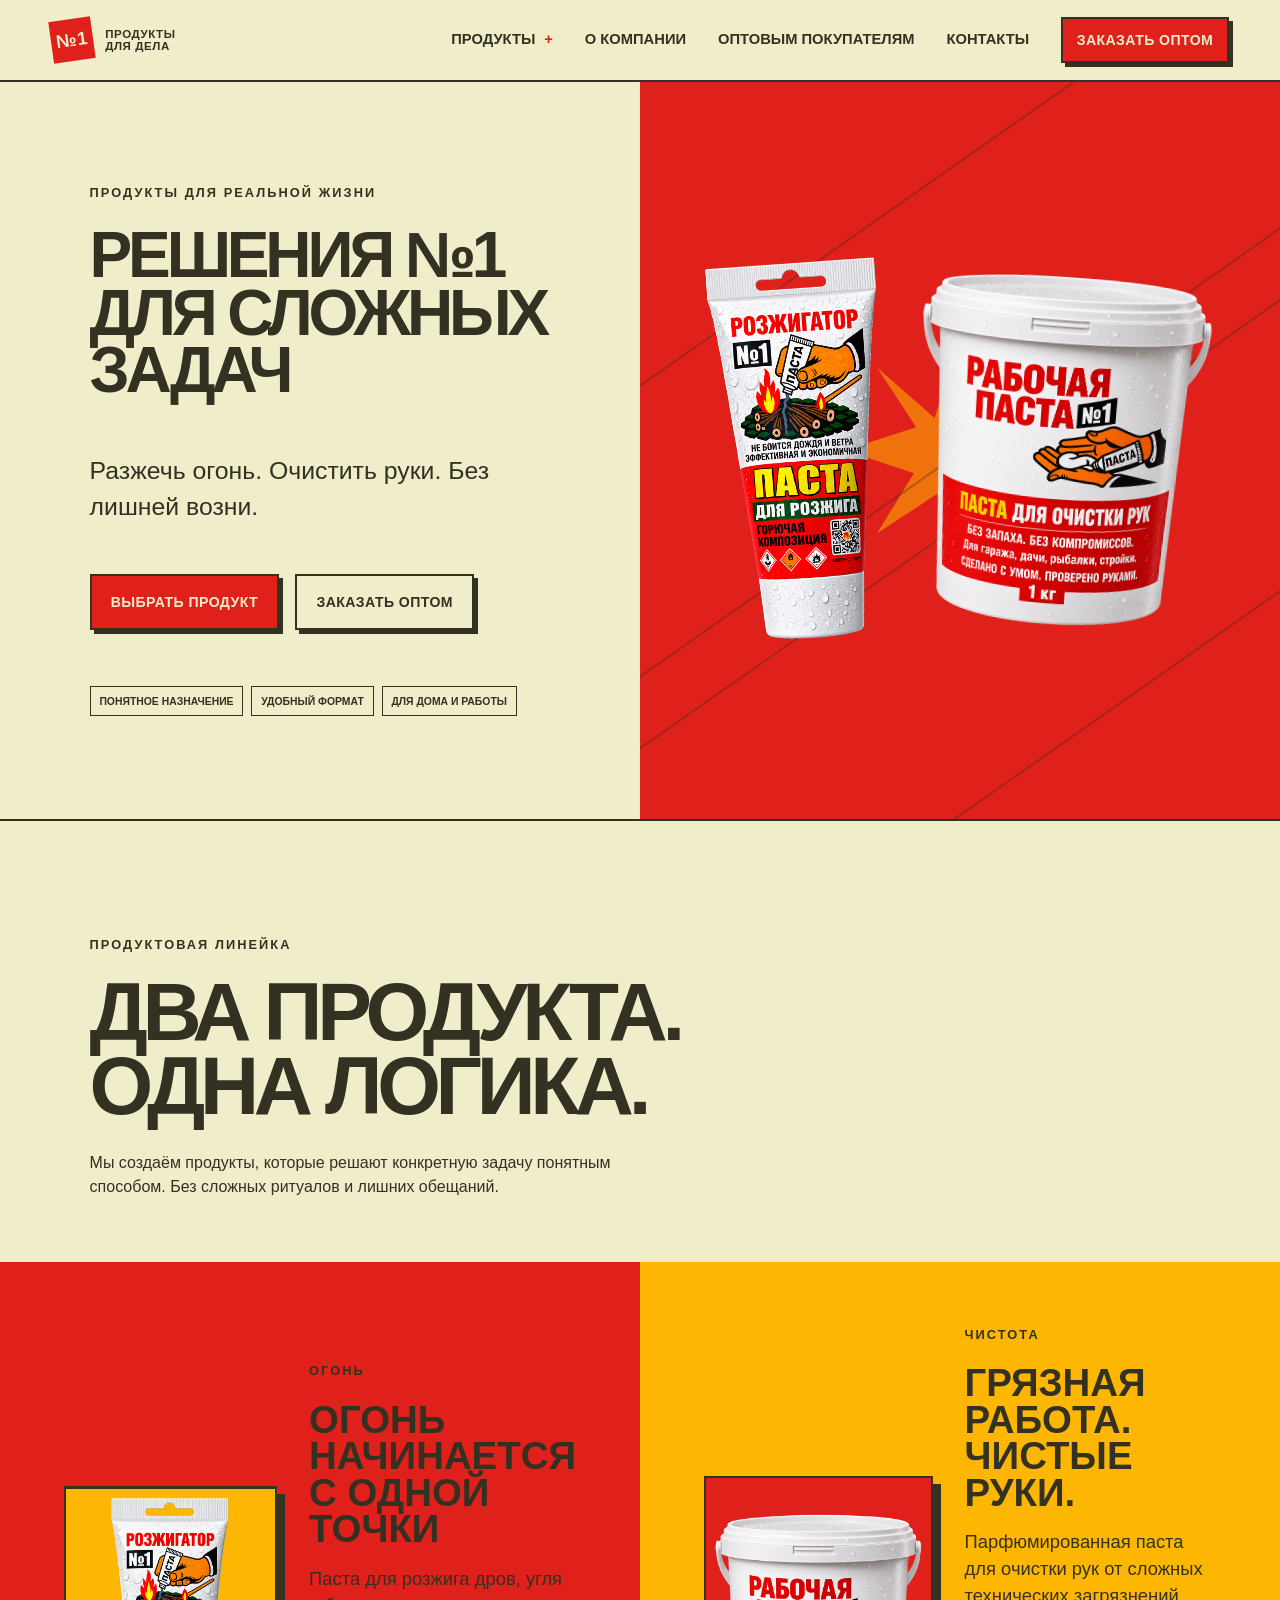
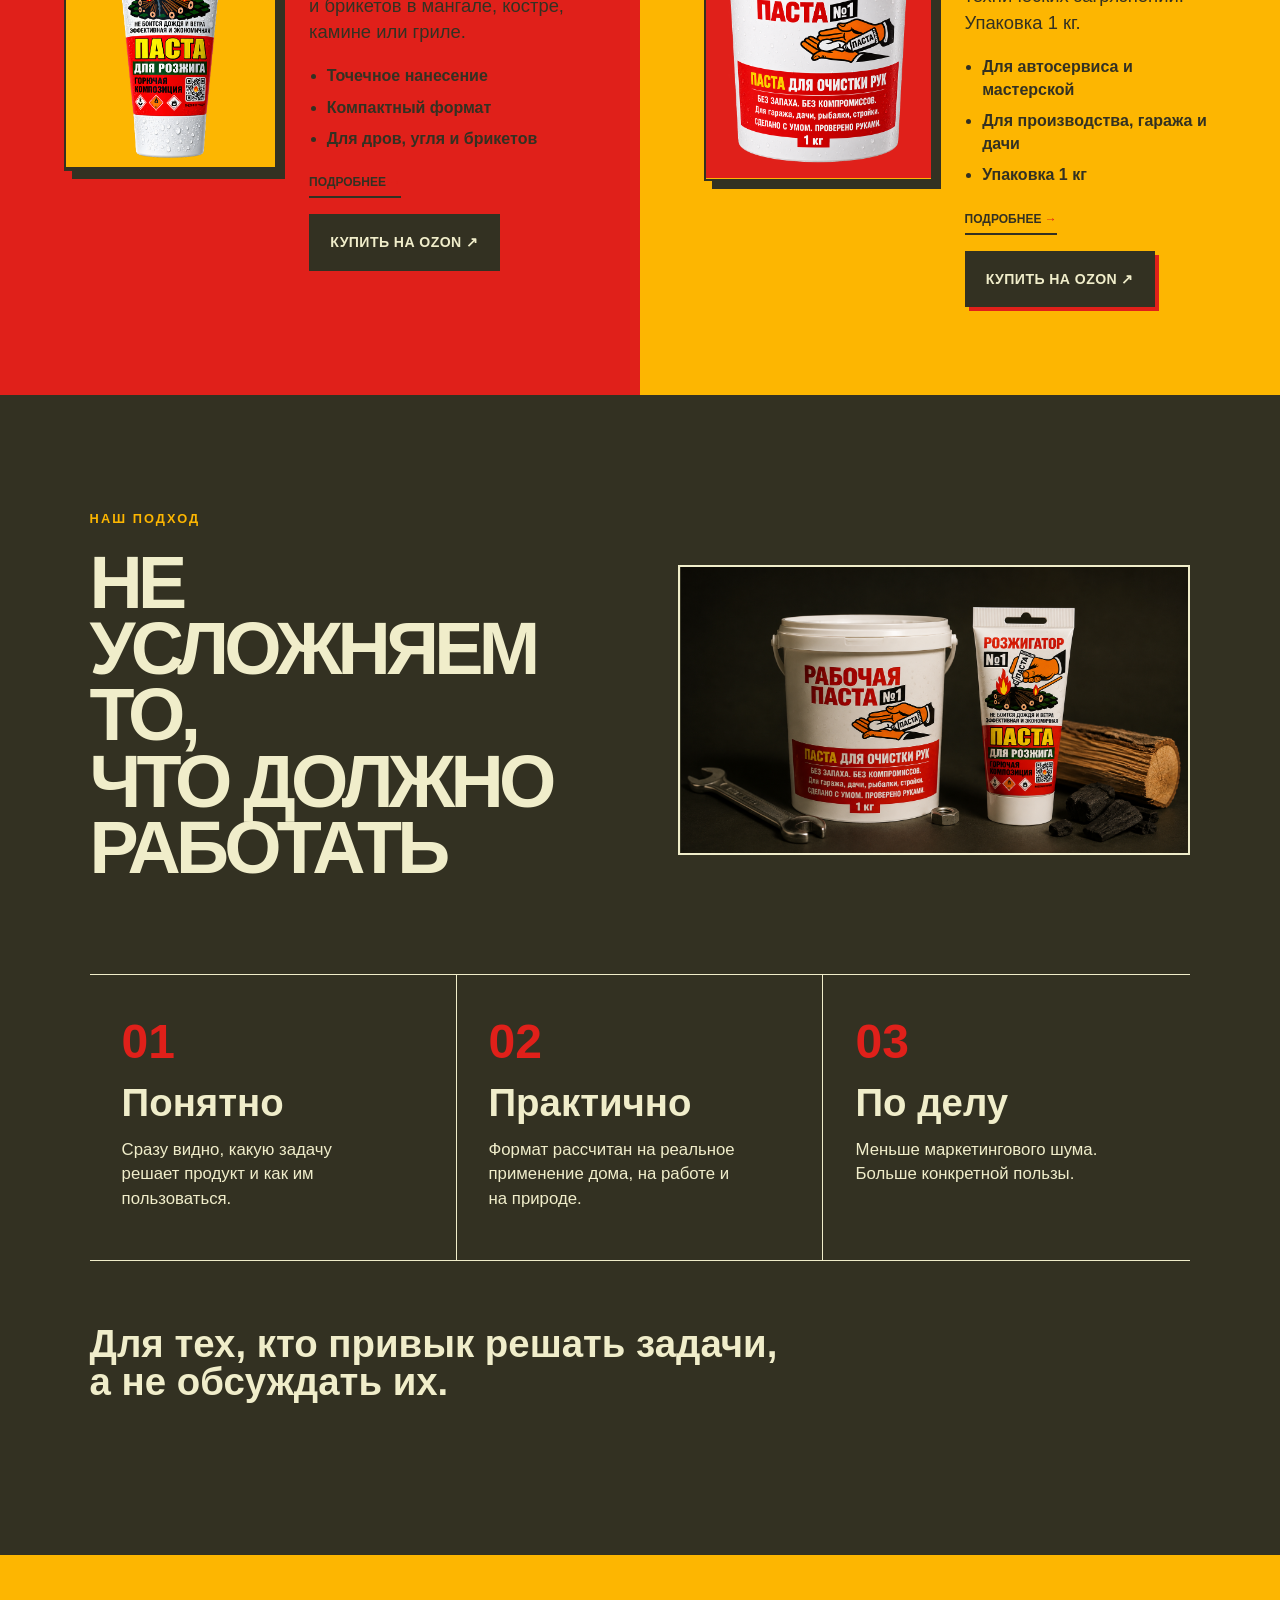
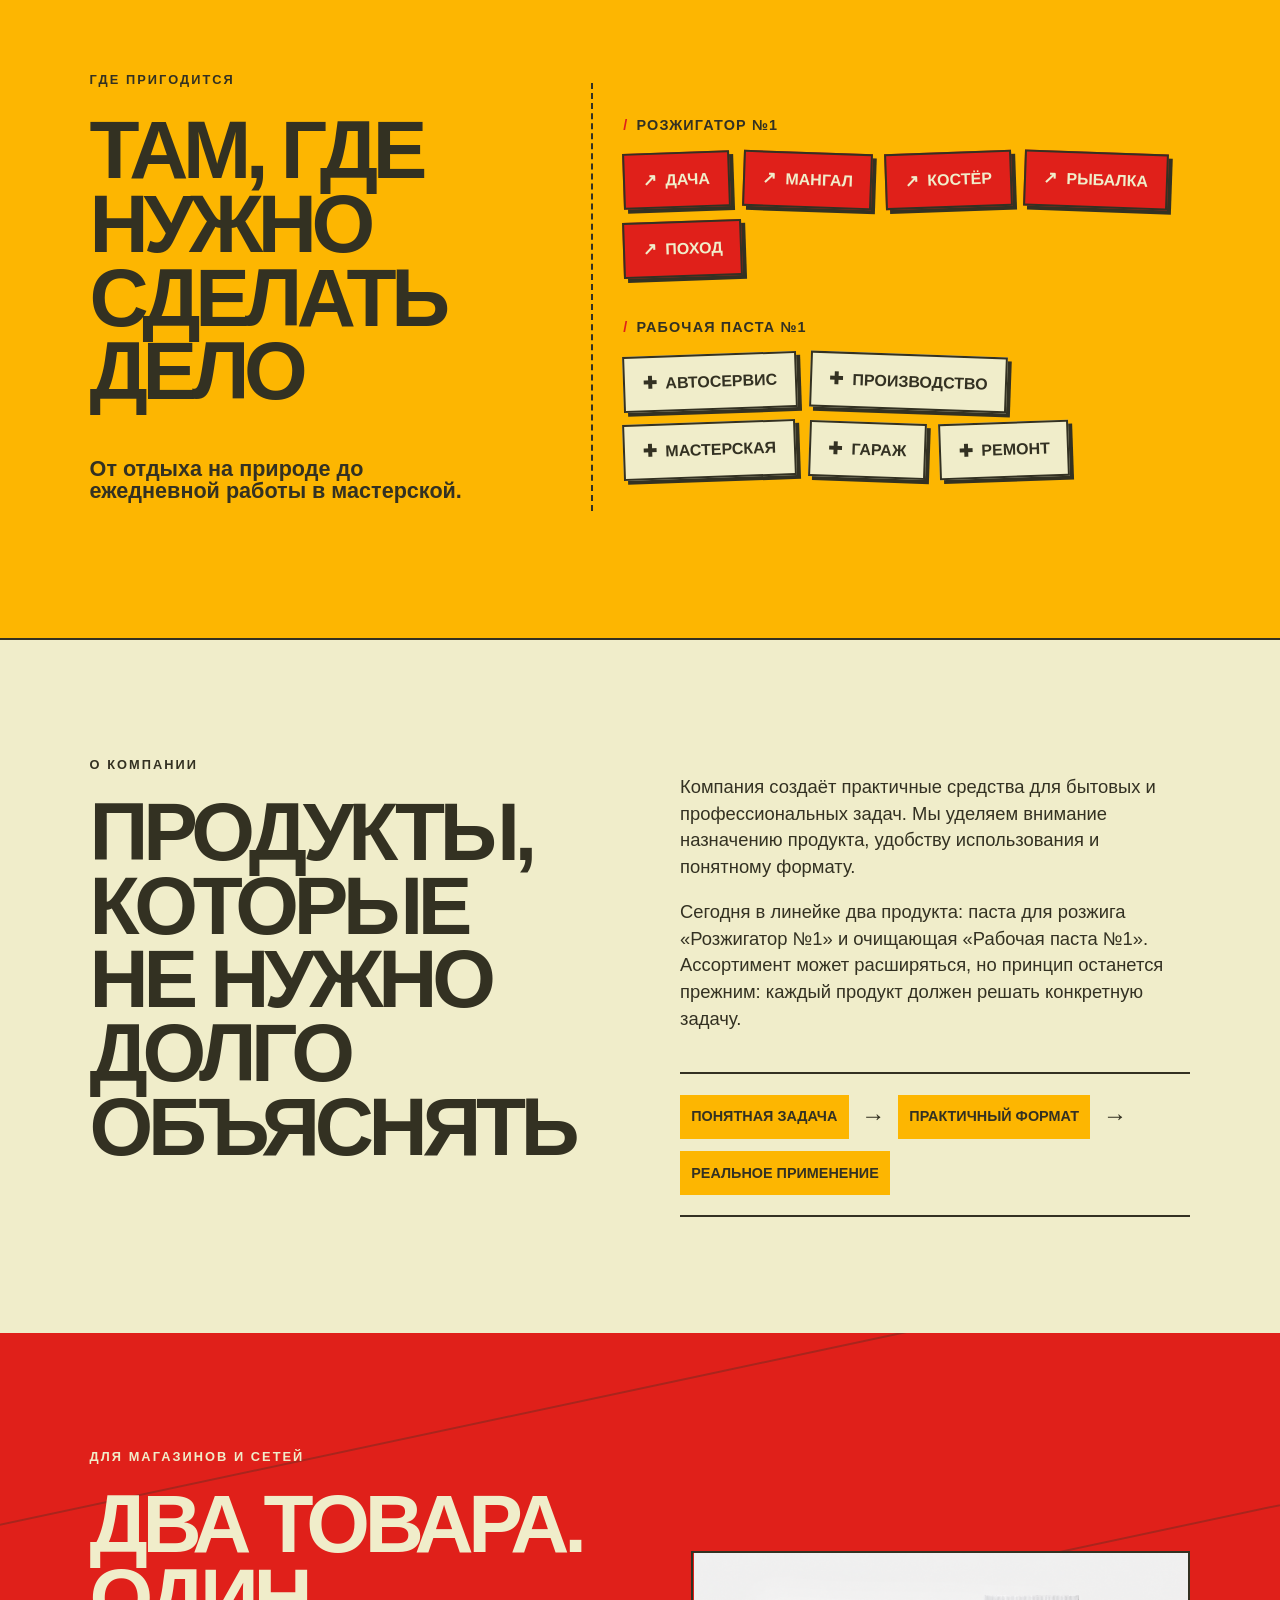
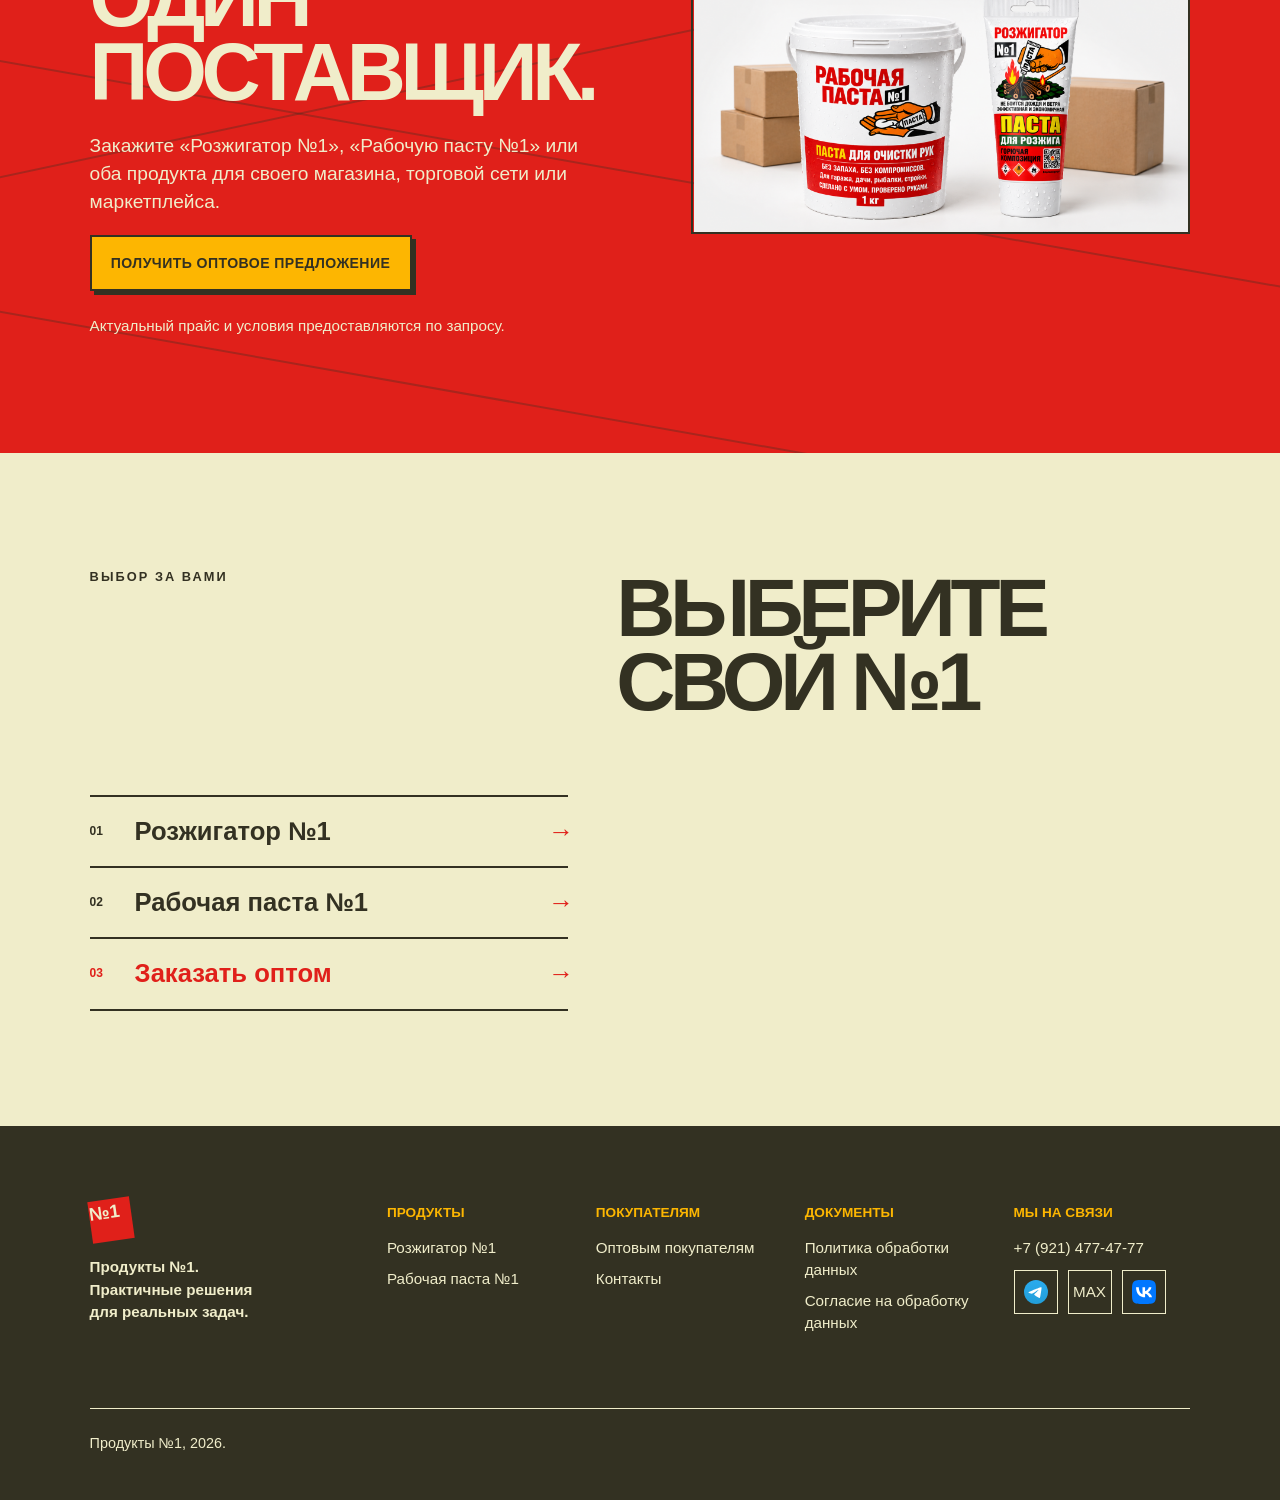
==== index.html @ fa7cd488 "Optimize site SEO and browser video delivery" ====
<!doctype html>
<html lang="ru">
<head>
  <meta charset="UTF-8">
  <meta name="viewport" content="width=device-width, initial-scale=1"><meta name="robots" content="index,follow"><meta name="theme-color" content="#E0201A">
  <base href="./">
  <title>Продукты №1 — Розжигатор и Рабочая паста</title>
  <meta name="description" content="«Розжигатор №1» для дров и угля и «Рабочая паста №1» для очистки рук от технических загрязнений. Купить на Ozon или запросить оптовые условия.">
  <!-- Canonical URL проекта на GitHub Pages -->
  <link rel="canonical" href="https://gevget.github.io/vad/">
  <meta property="og:type" content="website"><meta property="og:site_name" content="Продукты №1"><meta property="og:locale" content="ru_RU"><meta property="og:title" content="Продукты №1 — Розжигатор и Рабочая паста"><meta property="og:description" content="Практичные решения для реальных задач."><meta property="og:url" content="https://gevget.github.io/vad/"><meta property="og:image" content="https://gevget.github.io/vad/assets/images/social/og-home.svg">
  <meta name="twitter:card" content="summary_large_image"><meta name="twitter:title" content="Продукты №1 — Розжигатор и Рабочая паста"><meta name="twitter:description" content="Практичные решения для реальных задач."><meta name="twitter:image" content="https://gevget.github.io/vad/assets/images/social/og-home.svg">
  <link rel="icon" href="favicon.svg" type="image/svg+xml"><link rel="manifest" href="site.webmanifest"><link rel="stylesheet" href="assets/css/styles.css">
  <script type="application/ld+json">{"@context":"https://schema.org","@type":"Organization","name":"Продукты №1","url":"https://gevget.github.io/vad/"}</script>
  <script type="application/ld+json">{"@context":"https://schema.org","@type":"WebSite","name":"Продукты №1","url":"https://gevget.github.io/vad/"}</script>
<script type="application/ld+json">{"@context":"https://schema.org","@type":"CollectionPage","name":"Продукты №1","url":"https://gevget.github.io/vad/","mainEntity":{"@type":"ItemList","itemListElement":[{"@type":"ListItem","position":1,"url":"https://gevget.github.io/vad/rozzhigator/","name":"Розжигатор №1"},{"@type":"ListItem","position":2,"url":"https://gevget.github.io/vad/rabochaya-pasta/","name":"Рабочая паста №1"}]}}</script></head>
<body>
<a class="skip-link" href="#main">Перейти к содержимому</a>
<header class="site-header"><a class="brand" href="" aria-label="Продукты №1 — на главную"><span class="brand-mark">№1</span><span>ПРОДУКТЫ<br>ДЛЯ ДЕЛА</span></a><button class="menu-toggle" aria-expanded="false" aria-controls="primary-nav">Меню</button><nav id="primary-nav" class="primary-nav" aria-label="Основная навигация"><div class="nav-products"><button class="products-toggle" aria-expanded="false" aria-controls="products-menu">Продукты <span>+</span></button><div id="products-menu" class="products-menu"><a href="rozzhigator/">Розжигатор №1</a><a href="rabochaya-pasta/">Рабочая паста №1</a></div></div><a href="#about">О компании</a><a href="opt/">Оптовым покупателям</a><a href="contacts/">Контакты</a><a class="button button-small" href="opt/#wholesale-form">Заказать оптом</a></nav></header>
<main id="main">
<section class="hero section-grid"><div class="hero-copy"><p class="eyebrow">ПРОДУКТЫ ДЛЯ РЕАЛЬНОЙ ЖИЗНИ</p><h1>РЕШЕНИЯ №1<br>ДЛЯ СЛОЖНЫХ ЗАДАЧ</h1><p class="lead">Разжечь огонь. Очистить руки. Без лишней возни.</p><div class="actions"><a class="button" href="#products">Выбрать продукт</a><a class="button button-outline" href="opt/#wholesale-form">Заказать оптом</a></div><div class="micro-labels"><span>Понятное назначение</span><span>Удобный формат</span><span>Для дома и работы</span></div></div><div class="hero-poster hero-products" aria-label="Розжигатор №1 и Рабочая паста №1"><div class="burst" aria-hidden="true"></div><img class="hero-product hero-product--fire" src="assets/images/products/rozzhigator-hero.png" alt="Упаковка Розжигатора №1" width="327" height="728"><img class="hero-product hero-product--clean" src="assets/images/products/rabochaya-pasta-hero.png" alt="Упаковка Рабочей пасты №1" width="595" height="725"></div></section>
<section id="products" class="products section-pad"><div class="section-intro"><p class="eyebrow">ПРОДУКТОВАЯ ЛИНЕЙКА</p><h2>ДВА ПРОДУКТА.<br>ОДНА ЛОГИКА.</h2><p>Мы создаём продукты, которые решают конкретную задачу понятным способом. Без сложных ритуалов и лишних обещаний.</p></div><div class="product-split"><article class="product product-fire"><div class="product-art" aria-hidden="true"><span>ОГОНЬ</span><b>№1</b></div><div class="product-info"><p class="eyebrow">ОГОНЬ</p><h3>ОГОНЬ НАЧИНАЕТСЯ<br>С ОДНОЙ ТОЧКИ</h3><p>Паста для розжига дров, угля и брикетов в мангале, костре, камине или гриле.</p><ul><li>Точечное нанесение</li><li>Компактный формат</li><li>Для дров, угля и брикетов</li></ul><div class="actions"><a class="text-link" href="rozzhigator/">Подробнее <span>→</span></a><a class="button button-dark" data-ozon="rozzhigator" target="_blank" rel="noopener noreferrer" href="https://www.ozon.ru/product/pasta-dlya-rozzhiga-ognya-rozzhigator-1-2859618023/">Купить на Ozon ↗</a></div></div></article><article class="product product-clean"><div class="product-art" aria-hidden="true"><span>ЧИСТОТА</span><b>№1</b></div><div class="product-info"><p class="eyebrow">ЧИСТОТА</p><h3>ГРЯЗНАЯ РАБОТА.<br>ЧИСТЫЕ РУКИ.</h3><p>Парфюмированная паста для очистки рук от сложных технических загрязнений. Упаковка 1 кг.</p><ul><li>Для автосервиса и мастерской</li><li>Для производства, гаража и дачи</li><li>Упаковка 1 кг</li></ul><div class="actions"><a class="text-link" href="rabochaya-pasta/">Подробнее <span>→</span></a><a class="button button-dark" data-ozon="rabochaya-pasta" target="_blank" rel="noopener noreferrer" href="https://www.ozon.ru/product/pasta-dlya-ochistki-ruk-rabochaya-pasta-1-parfyumirovannaya-1kg-4406988230/">Купить на Ozon ↗</a></div></div></article></div></section>
<section class="principles section-pad dark"><div class="principles-top"><div class="section-intro"><p class="eyebrow">НАШ ПОДХОД</p><h2>НЕ УСЛОЖНЯЕМ ТО,<br>ЧТО ДОЛЖНО РАБОТАТЬ</h2></div><figure class="principles-media"><img src="assets/images/products/products-principles.png" alt="Рабочая паста №1 и Розжигатор №1" width="1680" height="945"></figure></div><div class="principle-list"><div><b>01</b><h3>Понятно</h3><p>Сразу видно, какую задачу решает продукт и как им пользоваться.</p></div><div><b>02</b><h3>Практично</h3><p>Формат рассчитан на реальное применение дома, на работе и на природе.</p></div><div><b>03</b><h3>По делу</h3><p>Меньше маркетингового шума. Больше конкретной пользы.</p></div></div><p class="closing-line">Для тех, кто привык решать задачи, а не обсуждать их.</p></section>
<section class="scenarios section-pad"><div class="scenario-heading"><p class="eyebrow">ГДЕ ПРИГОДИТСЯ</p><h2>ТАМ, ГДЕ НУЖНО<br>СДЕЛАТЬ ДЕЛО</h2><p class="closing-line">От отдыха на природе до ежедневной работы в мастерской.</p></div><div class="scenario-map"><div class="scenario-group"><b>РОЗЖИГАТОР №1</b><div><span class="scenario fire">Дача</span><span class="scenario fire">Мангал</span><span class="scenario fire">Костёр</span><span class="scenario fire">Рыбалка</span><span class="scenario fire">Поход</span></div></div><div class="scenario-group"><b>РАБОЧАЯ ПАСТА №1</b><div><span class="scenario work">Автосервис</span><span class="scenario work">Производство</span><span class="scenario work">Мастерская</span><span class="scenario work">Гараж</span><span class="scenario work">Ремонт</span></div></div></div></section>
<section id="about" class="about section-pad"><div><p class="eyebrow">О КОМПАНИИ</p><h2>ПРОДУКТЫ, КОТОРЫЕ<br>НЕ НУЖНО ДОЛГО<br>ОБЪЯСНЯТЬ</h2></div><div class="about-copy"><p>Компания создаёт практичные средства для бытовых и профессиональных задач. Мы уделяем внимание назначению продукта, удобству использования и понятному формату.</p><p>Сегодня в линейке два продукта: паста для розжига «Розжигатор №1» и очищающая «Рабочая паста №1». Ассортимент может расширяться, но принцип останется прежним: каждый продукт должен решать конкретную задачу.</p><!-- TODO: добавить подтверждённые сведения о компании после получения данных --><div class="logic-diagram"><span>Понятная задача</span><i>→</i><span>Практичный формат</span><i>→</i><span>Реальное применение</span></div></div></section>
<section class="wholesale section-pad"><div class="wholesale-copy"><p class="eyebrow">ДЛЯ МАГАЗИНОВ И СЕТЕЙ</p><h2>ДВА ТОВАРА.<br>ОДИН ПОСТАВЩИК.</h2><p>Закажите «Розжигатор №1», «Рабочую пасту №1» или оба продукта для своего магазина, торговой сети или маркетплейса.</p><a class="button button-yellow" href="opt/#wholesale-form">Получить оптовое предложение</a><small>Актуальный прайс и условия предоставляются по запросу.</small></div><figure class="wholesale-media"><img src="assets/images/products/wholesale-products.png" alt="Розжигатор №1 и Рабочая паста №1 для оптовой поставки" width="1680" height="945"></figure></section>
<section class="final-cta section-pad"><p class="eyebrow">ВЫБОР ЗА ВАМИ</p><h2>ВЫБЕРИТЕ<br>СВОЙ №1</h2><div class="final-links"><a href="rozzhigator/"><span>01</span>Розжигатор №1 <b>→</b></a><a href="rabochaya-pasta/"><span>02</span>Рабочая паста №1 <b>→</b></a><a class="red-link" href="opt/#wholesale-form"><span>03</span>Заказать оптом <b>→</b></a></div></section>
</main>
<footer class="site-footer"><div class="footer-brand"><span class="brand-mark">№1</span><p>Продукты №1.<br>Практичные решения<br>для реальных задач.</p></div><div><h3>Продукты</h3><a href="rozzhigator/">Розжигатор №1</a><a href="rabochaya-pasta/">Рабочая паста №1</a></div><div><h3>Покупателям</h3><a href="opt/">Оптовым покупателям</a><a href="contacts/">Контакты</a></div><div><h3>Документы</h3><a href="privacy/">Политика обработки данных</a><a href="consent/">Согласие на обработку данных</a></div><div><h3>Мы на связи</h3><a class="footer-phone" href="tel:+79214774777">+7 (921) 477-47-77</a><div class="footer-socials"><!-- PLACEHOLDER: заменить на подтверждённые контактные данные --><a class="footer-social-link" href="https://t.me/Airapetian_Vadim" target="_blank" rel="noopener noreferrer" aria-label="Telegram @Airapetian_Vadim"><img src="assets/icons/brands/telegram.svg" alt="" width="24" height="24"></a><a class="footer-social-link" href="https://max.ru/join/h308RtB3o9O3E5S8RD9xw1-KrrHeEQucvA1G_etLBjs" target="_blank" rel="noopener noreferrer" aria-label="Открыть MAX">MAX</a><!-- PLACEHOLDER: заменить на подтверждённые контактные данные --><a class="footer-social-link" href="https://vk.ru/club238262945" target="_blank" rel="noopener noreferrer" aria-label="ВКонтакте — клуб 238262945"><img src="assets/icons/brands/vk.svg" alt="" width="24" height="24"></a></div></div><p class="copyright">Продукты №1, 2026.</p></footer>
<script src="assets/js/main.js" defer></script></body></html>
---- assets/css/styles.css ----
:root{--red:#E0201A;--yellow:#FDB601;--cream:#F0EDCA;--black:#333122;--line:2px solid var(--black);--shadow:8px 8px 0 var(--black)}@font-face{font-family:SiteSans;src:local(Arial);font-display:swap}*{box-sizing:border-box}html{scroll-behavior:smooth}body{margin:0;background:var(--cream);color:var(--black);font-family:SiteSans,Arial,sans-serif;line-height:1.45}a{color:inherit;text-decoration:none}a:focus-visible,button:focus-visible{outline:3px solid var(--red);outline-offset:4px}.skip-link{position:absolute;left:1rem;top:-4rem;background:var(--yellow);padding:.7rem;z-index:20}.skip-link:focus{top:1rem}.site-header{min-height:82px;border-bottom:var(--line);display:flex;align-items:center;justify-content:space-between;padding:0 clamp(1rem,4vw,4rem);position:relative;background:var(--cream);z-index:10}.brand{display:flex;align-items:center;gap:.75rem;font-size:.72rem;font-weight:900;line-height:1.05;letter-spacing:.05em}.brand-mark{display:grid;place-items:center;width:42px;height:42px;background:var(--red);color:var(--cream);font-size:1.15rem;font-weight:900;transform:rotate(-8deg)}.primary-nav{display:flex;align-items:center;gap:clamp(1rem,2.5vw,2.5rem);font-size:.78rem;font-weight:700;text-transform:uppercase}.primary-nav>a:not(.button),.products-toggle{padding:.9rem 0}.products-toggle{border:0;background:transparent;color:inherit;font:inherit;text-transform:uppercase;cursor:pointer}.products-toggle span{color:var(--red);margin-left:.3rem}.nav-products{position:relative}.products-menu{display:none;position:absolute;top:100%;left:-1rem;background:var(--black);color:var(--cream);min-width:210px;padding:.5rem}.products-menu.open{display:grid}.products-menu a{padding:.75rem}.menu-toggle{display:none}.button{display:inline-block;background:var(--red);color:var(--cream);border:2px solid var(--black);box-shadow:4px 4px 0 var(--black);padding:1rem 1.2rem;font-weight:900;text-transform:uppercase;font-size:.75rem;letter-spacing:.03em;transition:transform .2s,box-shadow .2s}.button:hover{transform:translate(3px,3px);box-shadow:1px 1px 0 var(--black)}.button-small{padding:.7rem .85rem}.button-outline{background:transparent;color:var(--black)}.button-dark{background:var(--black);color:var(--cream);border-color:var(--black);box-shadow:4px 4px 0 var(--red)}.button-yellow{background:var(--yellow);color:var(--black)}.section-pad{padding:clamp(4rem,9vw,9rem) clamp(1rem,7vw,7rem)}.section-grid{display:grid;grid-template-columns:1fr 1fr;min-height:650px}.hero-copy{padding:clamp(4rem,8vw,8rem) clamp(1rem,7vw,7rem);display:flex;flex-direction:column;justify-content:center}.eyebrow{font-size:.7rem;font-weight:900;letter-spacing:.16em;margin:0 0 1.3rem}.hero h1,h2{font-size:clamp(2.8rem,6.4vw,7rem);line-height:.9;letter-spacing:-.065em;margin:.2rem 0 1.8rem;font-weight:900}.lead{font-size:clamp(1.15rem,2vw,1.55rem);max-width:480px}.actions{display:flex;gap:1rem;flex-wrap:wrap;margin:1.5rem 0}.micro-labels{display:flex;flex-wrap:wrap;gap:.5rem;margin-top:2rem}.micro-labels span,.category-list span{border:1px solid var(--black);padding:.4rem .55rem;text-transform:uppercase;font-size:.65rem;font-weight:700}.hero-poster{background:var(--red);position:relative;overflow:hidden;display:grid;grid-template-columns:1fr 1fr;align-items:center;padding:clamp(2rem,6vw,6rem);gap:1rem}.hero-poster:before,.hero-poster:after{content:"";position:absolute;border:2px solid var(--black);width:180%;height:40%;transform:rotate(-35deg);left:-40%;opacity:.35}.hero-poster:before{top:15%}.hero-poster:after{bottom:5%}.poster-panel{position:relative;z-index:1;min-height:280px;border:var(--line);display:flex;flex-direction:column;justify-content:space-between;padding:1rem;box-shadow:var(--shadow)}.fire-panel{background:var(--yellow);transform:rotate(-4deg)}.clean-panel{background:var(--cream);transform:rotate(4deg)}.poster-panel strong{font-size:clamp(4rem,9vw,9rem);line-height:.75;letter-spacing:-.1em}.poster-panel small{font-weight:900;font-size:.65rem}.stamp{font-size:.65rem;font-weight:900;letter-spacing:.15em}.crosshair{position:absolute;z-index:2;left:50%;top:50%;font-size:4rem;font-weight:100;transform:translate(-50%,-50%)}.burst{position:absolute;width:200px;height:200px;background:var(--yellow);clip-path:polygon(50% 0,61% 36%,86% 14%,70% 42%,100% 50%,69% 60%,86% 86%,60% 70%,50% 100%,40% 69%,14% 86%,30% 60%,0 50%,31% 40%,14% 14%,39% 36%);opacity:.35}.section-intro{max-width:780px}.section-intro>p:last-child{max-width:550px}.products{border-top:var(--line)}.product-split{display:grid;grid-template-columns:1fr 1fr;margin:4rem calc(clamp(1rem,7vw,7rem)*-1) calc(clamp(4rem,9vw,9rem)*-1)}.product{padding:clamp(2rem,5vw,5rem);display:grid;grid-template-columns:1fr 1.1fr;gap:2rem;align-items:center;min-height:570px}.product-fire{background:var(--red)}.product-clean{background:var(--yellow)}.product-art{aspect-ratio:3/4;border:var(--line);display:flex;flex-direction:column;justify-content:space-between;padding:1rem;box-shadow:var(--shadow);background:repeating-linear-gradient(135deg,transparent 0 20px,var(--black) 21px 24px)}.product-art span{font-weight:900;font-size:.7rem}.product-art b{font-size:clamp(5rem,10vw,10rem);line-height:.7;letter-spacing:-.12em}.product-clean .product-art{background:repeating-linear-gradient(45deg,var(--cream) 0 22px,var(--black) 23px 26px)}.product h3,.principles h3{font-size:clamp(1.7rem,3vw,3rem);line-height:.95;margin:.5rem 0 1rem}.product ul{padding-left:1.1rem;font-weight:700;font-size:.82rem}.product li{margin:.5rem 0}.text-link{font-weight:900;text-transform:uppercase;font-size:.75rem;border-bottom:2px solid currentColor;padding-bottom:.3rem}.text-link span{color:var(--red)}.principles{background:var(--black);color:var(--cream)}.principles .eyebrow{color:var(--yellow)}.principle-list{display:grid;grid-template-columns:repeat(3,1fr);border-top:1px solid var(--cream);border-bottom:1px solid var(--cream);margin:4rem 0}.principle-list>div{padding:2rem;border-right:1px solid var(--cream)}.principle-list>div:last-child{border:0}.principle-list b{font-size:3rem;color:var(--red)}.closing-line{font-weight:900;font-size:clamp(1.5rem,3vw,3rem);max-width:700px;line-height:1}.scenarios{background:var(--yellow)}.scenario-map{display:flex;flex-wrap:wrap;gap:1rem;max-width:900px;margin:4rem 0}.scenario{border:var(--line);padding:1rem 1.4rem;font-weight:900;text-transform:uppercase;box-shadow:4px 4px 0 var(--black);transform:rotate(-2deg)}.scenario:nth-child(even){transform:rotate(2deg)}.scenario.fire{background:var(--red);color:var(--cream)}.scenario.work{background:var(--cream)}.about{display:grid;grid-template-columns:1fr 1fr;gap:5rem;border-top:var(--line)}.about-copy{font-size:1.1rem;max-width:650px}.facts{border-top:var(--line);margin-top:2rem;padding-top:1rem;display:grid;gap:.7rem;font-size:.8rem;font-weight:900;text-transform:uppercase}.facts span{display:flex;justify-content:space-between;border-bottom:1px solid var(--black);padding-bottom:.5rem}.facts i{font-style:normal;font-weight:400}.wholesale{background:var(--red);color:var(--cream)}.wholesale h2{margin-bottom:1.5rem}.wholesale>p:not(.eyebrow){max-width:600px;font-size:1.15rem}.category-list{display:flex;flex-wrap:wrap;gap:.5rem;max-width:800px;margin:2rem 0}.category-list span{border-color:var(--cream)}.wholesale small{display:block;margin-top:1.5rem}.final-cta{display:grid;grid-template-columns:1fr 1.2fr;gap:3rem}.final-links{border-top:var(--line)}.final-links a{display:grid;grid-template-columns:45px 1fr 20px;align-items:center;padding:1rem 0;border-bottom:var(--line);font-size:clamp(1.2rem,2vw,2rem);font-weight:900}.final-links span{font-size:.75rem}.final-links b{color:var(--red)}.final-links .red-link{color:var(--red)}.site-footer{background:var(--black);color:var(--cream);padding:4rem clamp(1rem,7vw,7rem) 2rem;display:grid;grid-template-columns:1.5fr repeat(4,1fr);gap:2rem;font-size:.78rem}.site-footer h3{color:var(--yellow);font-size:.7rem;text-transform:uppercase}.site-footer a,.site-footer span{display:block;margin:.6rem 0}.footer-brand p{font-weight:900}.copyright{grid-column:1/-1;border-top:1px solid var(--cream);padding-top:1.5rem;margin-top:2rem;font-size:.7rem}.error-page{display:grid;place-items:center;min-height:100vh}.error-page main{padding:2rem;text-align:center}.error-page h1{font-size:clamp(4rem,12vw,10rem);line-height:.8}.error-page p{max-width:400px;margin:2rem auto}.error-page .button{margin-top:1rem}@media(max-width:850px){.site-header{min-height:72px}.menu-toggle{display:block;background:var(--yellow);border:2px solid var(--black);padding:.7rem;font-weight:900;text-transform:uppercase}.primary-nav{display:none;position:absolute;top:100%;left:0;right:0;background:var(--cream);border-bottom:var(--line);padding:1rem;align-items:stretch;flex-direction:column;gap:.2rem}.primary-nav.open{display:flex}.primary-nav>a:not(.button),.products-toggle{padding:1rem;border-bottom:1px solid var(--black)}.nav-products{position:static}.products-menu{position:static;background:var(--black)}.primary-nav .button{margin-top:.8rem;text-align:center}.section-grid,.about,.final-cta{grid-template-columns:1fr}.hero-copy{padding-bottom:4rem}.hero-poster{min-height:480px}.product-split{grid-template-columns:1fr;margin-left:0;margin-right:0}.product{min-height:auto}.site-footer{grid-template-columns:repeat(2,1fr)}.footer-brand{grid-column:1/-1}}@media(max-width:520px){.hero h1,h2{font-size:clamp(2.8rem,14vw,5rem)}.hero-poster{padding:2rem 1.2rem;min-height:410px}.poster-panel{min-height:230px;padding:.65rem}.product{grid-template-columns:1fr;gap:2.5rem}.product-art{max-width:200px}.principle-list{grid-template-columns:1fr;margin:2.5rem 0}.principle-list>div{border-right:0;border-bottom:1px solid var(--cream)}.facts span{display:block}.facts i{display:block;margin-top:.25rem}.site-footer{grid-template-columns:1fr}.copyright{grid-column:auto}}
@media(prefers-reduced-motion:reduce){html{scroll-behavior:auto}.button{transition:none}}

/* Commercial polish: readable type and diagram-led compositions. */
.primary-nav{font-size:.92rem}.button{font-size:.88rem;min-height:44px}.eyebrow{font-size:.8rem}.product-info>p:not(.eyebrow),.about-copy{font-size:1.15rem}.product ul{font-size:1rem}.principle-list p{font-size:1.05rem;max-width:28ch}.site-footer{font-size:.95rem}.site-footer h3{font-size:.85rem}.copyright{font-size:.9rem}
.hero h1{font-size:clamp(2.8rem,5vw,5.4rem)}.poster-panel strong{font-size:0}.fire-panel strong:after{content:"✦";font-size:clamp(7rem,13vw,12rem)}.clean-panel strong:after{content:"◇";font-size:clamp(7rem,13vw,12rem)}.poster-panel small{font-size:0}.poster-panel small:after{content:"TODO: заменить фото упаковки";font-size:.68rem}
.product-art:before{content:"✦";display:grid;place-items:center;width:42px;height:42px;border:2px solid var(--black);font-size:1.5rem;background:var(--yellow)}.product-clean .product-art:before{content:"◇";background:var(--cream)}.scenario:before{display:inline-block;margin-right:.55rem;font-size:1.05rem;line-height:0}.scenario.fire:before{content:"↗"}.scenario.work:before{content:"✚"}.scenario-group>b:before{content:"/";color:var(--red);margin-right:.5rem}.wholesale-diagram strong:before{content:"✦  ◇";display:block;color:var(--red);font-size:1rem;letter-spacing:.4rem;margin-bottom:.7rem}.wholesale-diagram span:before{content:"→ ";color:var(--yellow)}
.product-art{background-color:var(--black);background-position:center;background-size:cover;background-repeat:no-repeat}.product-fire .product-art{background-image:linear-gradient(rgba(51,49,34,.08),rgba(51,49,34,.08)),url('../images/products/rozzhigator-card.jpg')}.product-clean .product-art{background-image:linear-gradient(rgba(51,49,34,.08),rgba(51,49,34,.08)),url('../images/products/rabochaya-pasta-card.webp')}.product-art:before{background:var(--cream);opacity:.95}.product-art>span{background:var(--cream);padding:.35rem;align-self:flex-start;font-weight:900;font-size:.7rem;position:relative;z-index:1}.product-fire .product-art>span{background:var(--yellow)}.product-art b{display:none}
.scenarios{display:grid;grid-template-columns:.8fr 1.2fr;gap:clamp(3rem,8vw,8rem)}.scenario-heading{display:flex;flex-direction:column;justify-content:center}.scenario-heading .closing-line{font-size:1.35rem}.scenario-map{display:grid;gap:2.5rem;align-content:center;position:relative;margin:0}.scenario-map:before{content:"";position:absolute;left:0;top:12px;bottom:12px;border-left:2px dashed var(--black)}.scenario-group{padding-left:2rem}.scenario-group>b{display:block;font-size:.9rem;letter-spacing:.08em;margin-bottom:1rem}.scenario-group>div{display:flex;flex-wrap:wrap;gap:.8rem}.scenario{min-height:44px;padding:.9rem 1.1rem}.about-copy{max-width:600px}.logic-diagram{border-top:var(--line);border-bottom:var(--line);margin-top:2.5rem;padding:1.3rem 0;display:flex;align-items:center;gap:.8rem;flex-wrap:wrap;font-size:.9rem;font-weight:900;text-transform:uppercase}.logic-diagram span{background:var(--yellow);padding:.7rem}.logic-diagram i{font-style:normal;font-size:1.5rem}.wholesale{display:grid;grid-template-columns:1fr 1fr;gap:clamp(3rem,8vw,8rem);align-items:center}.wholesale-copy>p:not(.eyebrow){font-size:1.2rem}.wholesale small{font-size:.95rem}.wholesale-diagram{border:2px solid var(--cream);padding:clamp(2rem,4vw,4rem);position:relative}.wholesale-diagram:before{content:"";position:absolute;left:50%;top:0;bottom:0;border-left:1px dashed var(--cream)}.wholesale-diagram strong{display:block;background:var(--yellow);color:var(--black);padding:1.2rem;font-size:clamp(1.5rem,3vw,2.6rem);line-height:.95;position:relative;z-index:1;box-shadow:6px 6px 0 var(--black)}.wholesale-diagram em{color:var(--red);font-style:normal}.wholesale-diagram>div{display:grid;grid-template-columns:1fr 1fr;gap:1rem;margin-top:2rem;position:relative}.wholesale-diagram span{border-top:2px solid var(--cream);padding-top:1rem;font-weight:900;font-size:1rem}.final-links a{min-height:64px;transition:padding .2s,background .2s}.final-links a:hover{padding-left:1rem;background:rgba(224,32,26,.08)}
@media(max-width:850px){.scenarios,.wholesale{grid-template-columns:1fr;gap:3rem}.scenario-map{margin-top:0}.wholesale-diagram{max-width:650px}.site-footer{font-size:1rem}}
@media(max-width:520px){.product-info>p:not(.eyebrow),.about-copy{font-size:1rem}.principle-list p{font-size:1rem}.scenario-map{gap:2rem}.wholesale-diagram>div{grid-template-columns:1fr}.logic-diagram{font-size:.8rem}.site-footer{font-size:1rem}}

.footer-socials{display:flex;align-items:center;gap:10px;margin-top:.7rem}.site-footer .footer-social-link{width:44px;height:44px;margin:0;display:grid;place-items:center;border:1px solid var(--cream);transition:background .2s,color .2s,transform .2s}.site-footer .footer-social-link:hover{background:var(--yellow);color:var(--black);transform:translateY(-2px)}.site-footer .footer-social-link:focus-visible{outline:3px solid var(--yellow);outline-offset:3px}.site-footer .footer-social-link img{display:block;width:24px;height:24px}.site-footer .footer-social-link.is-pending{opacity:.58;cursor:not-allowed}.site-footer .footer-social-link.is-pending>span{display:block;margin:0;font-size:.62rem;font-weight:900}.error-page{display:block}.error-page main{min-height:70vh;display:grid;place-content:center}.error-page .site-footer{text-align:left}
.hero-products{isolation:isolate;grid-template-columns:minmax(0,.75fr) minmax(0,1.25fr);justify-items:center;gap:clamp(.5rem,2vw,1.5rem)}.hero-products .burst{display:block;z-index:0;left:50%;top:50%;width:clamp(170px,18vw,300px);height:clamp(170px,18vw,300px);transform:translate(-50%,-50%);opacity:.55}.hero-product{position:relative;z-index:1;display:block;width:auto;height:auto;max-width:100%;max-height:min(72vh,640px);object-fit:contain;filter:none;box-shadow:none}.hero-product--fire{transform:rotate(-4deg);justify-self:end}.hero-product--clean{transform:rotate(4deg);justify-self:start}.hero-products .crosshair{color:var(--black);text-shadow:none}@media(max-width:850px){.hero-products{grid-template-columns:minmax(0,.72fr) minmax(0,1.28fr);padding:clamp(2rem,8vw,4rem);min-height:480px}.hero-product{max-height:430px}}@media(max-width:520px){.hero-products{min-height:410px;padding:2rem 1rem;gap:.35rem}.hero-product{max-height:340px}.hero-products .crosshair{font-size:2.5rem}}
.product-fire .product-art{background-image:url('../images/products/rozzhigator-lineup.png');background-size:contain;background-position:center;background-repeat:no-repeat}.product-clean .product-art{background-image:url('../images/products/rabochaya-pasta-lineup.png');background-size:contain;background-position:center;background-repeat:no-repeat}.product-art:before,.product-art>span{display:none}
.principles-top{display:grid;grid-template-columns:minmax(0,1fr) minmax(0,1fr);gap:clamp(40px,6vw,96px);align-items:center}.principles h2{font-size:clamp(2.52rem,5.76vw,6.3rem)}.principles-media{margin:0;border:2px solid var(--cream);overflow:hidden}.principles-media img{display:block;width:100%;height:auto;aspect-ratio:16/9;object-fit:contain}@media(max-width:850px){.principles-top{grid-template-columns:1fr;gap:32px}.principles-media{max-width:760px}.principles h2{font-size:clamp(2.52rem,12.6vw,4.5rem)}}
.wholesale-copy,.wholesale-media{min-width:0}.wholesale-media{width:100%;max-width:100%;margin:0;border:2px solid var(--black);overflow:hidden}.wholesale-media img{display:block;width:100%;max-width:100%;height:auto;aspect-ratio:16/9;object-fit:contain}
.wholesale{position:relative;isolation:isolate;overflow:hidden}.wholesale:before,.wholesale:after{content:"";position:absolute;z-index:0;width:130%;height:34%;left:-15%;border:2px solid var(--black);transform:rotate(-12deg);opacity:.32;pointer-events:none}.wholesale:before{top:8%}.wholesale:after{bottom:4%;transform:rotate(10deg)}.wholesale>*{position:relative;z-index:1}
@media(max-width:850px){.menu-toggle{color:var(--black)}.page--working-paste .menu-toggle{background:var(--black);color:var(--cream)}}
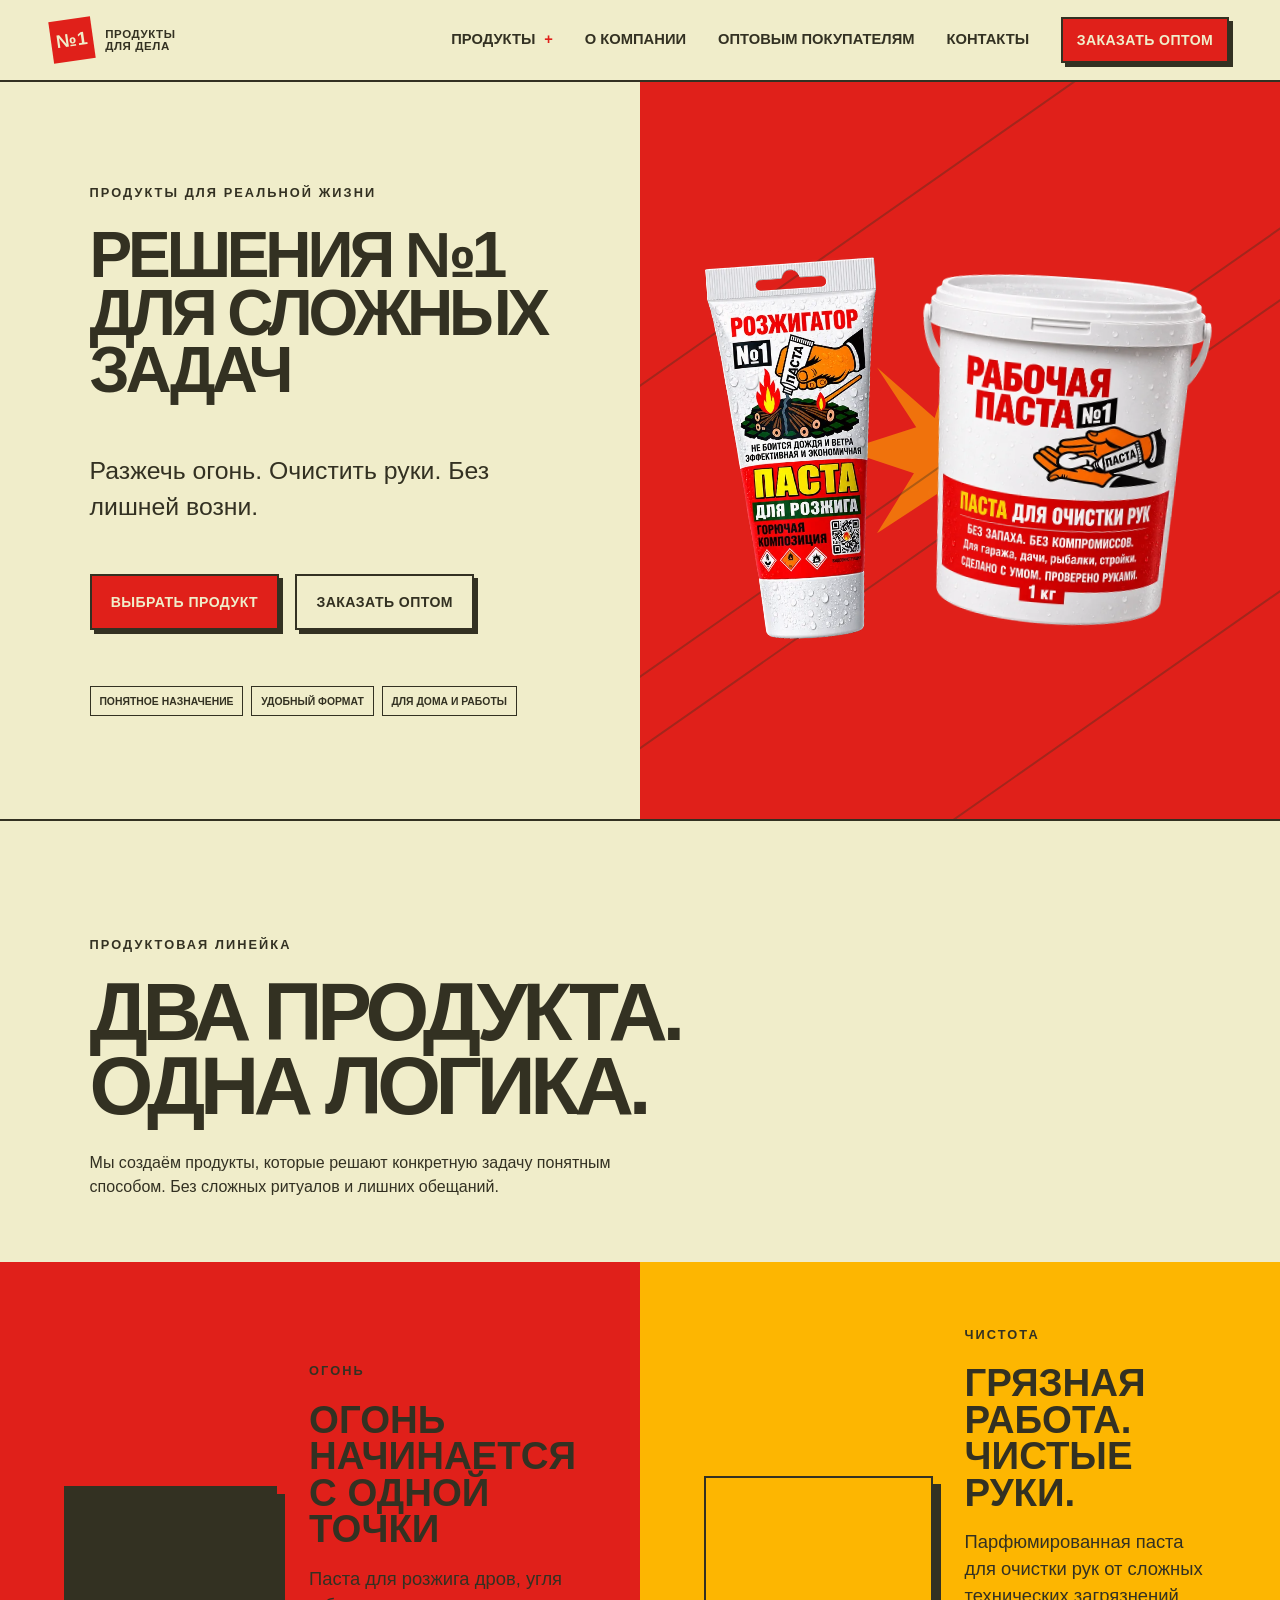
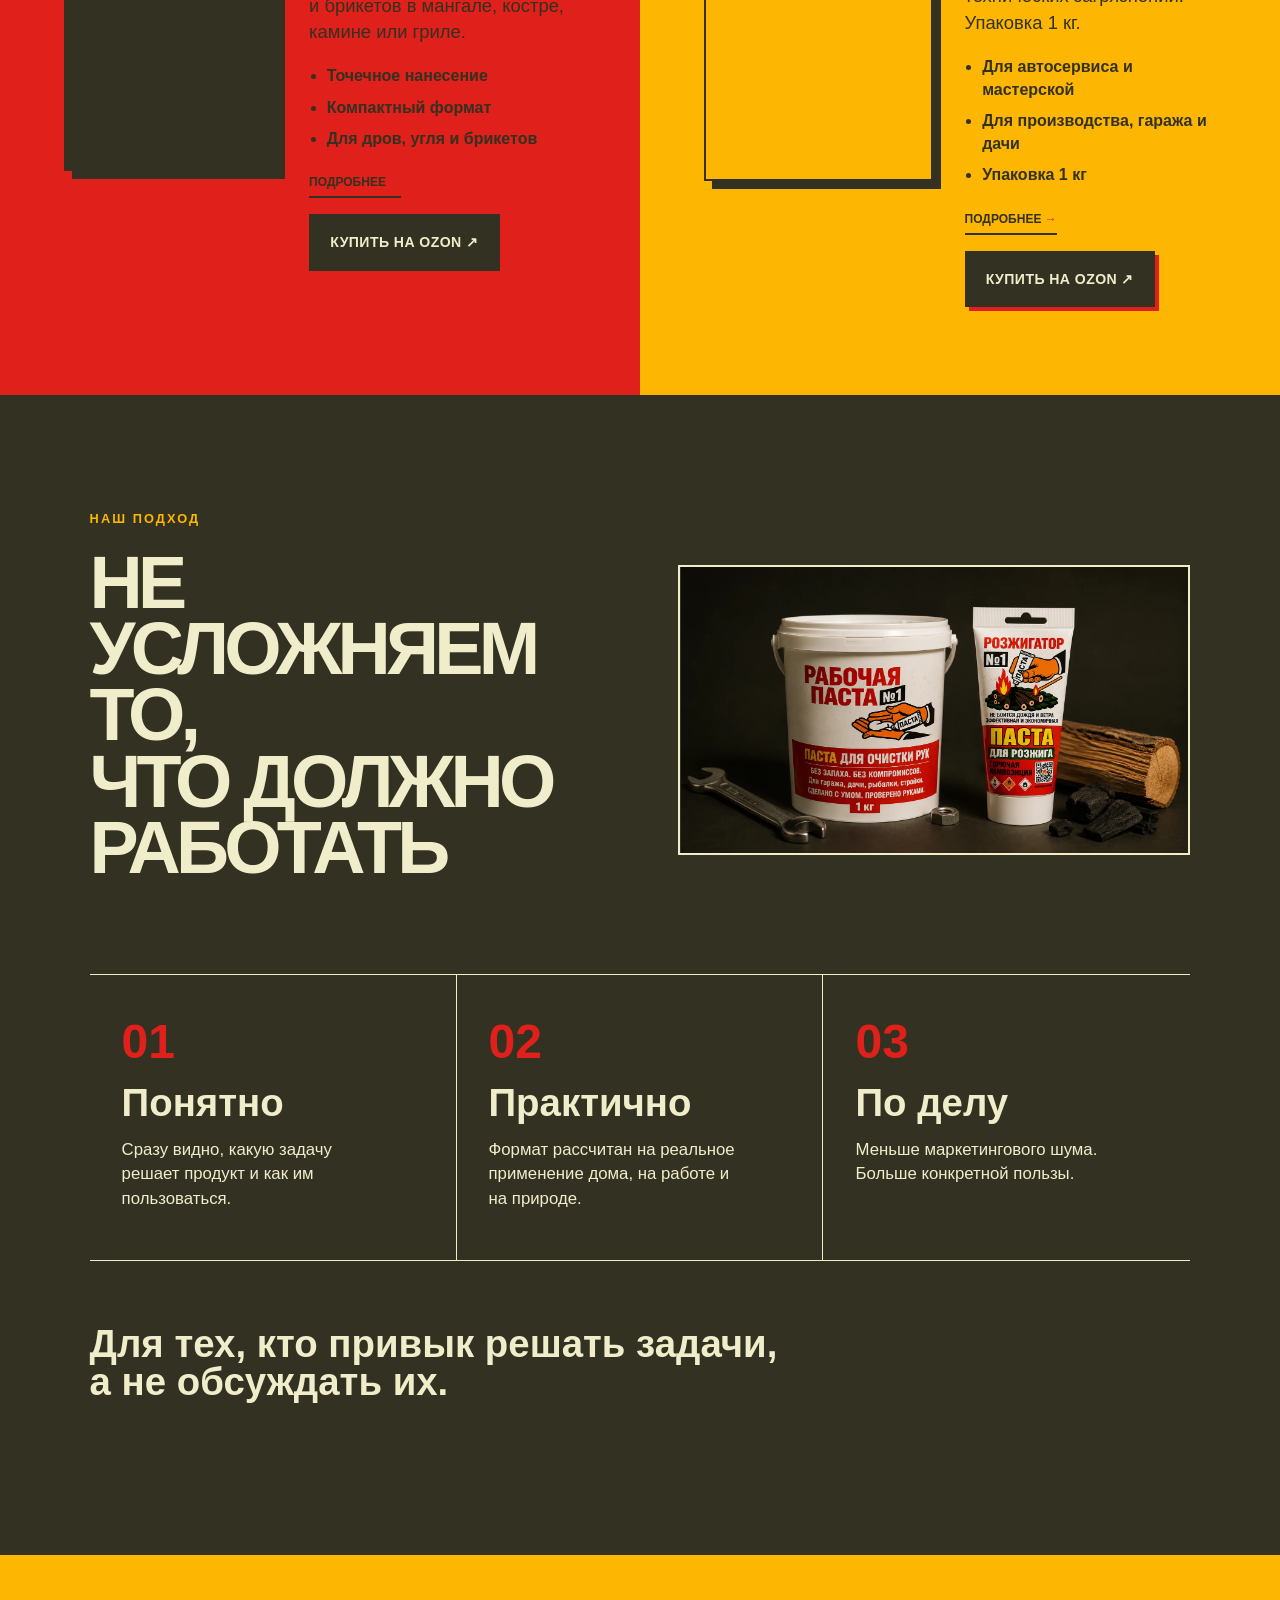
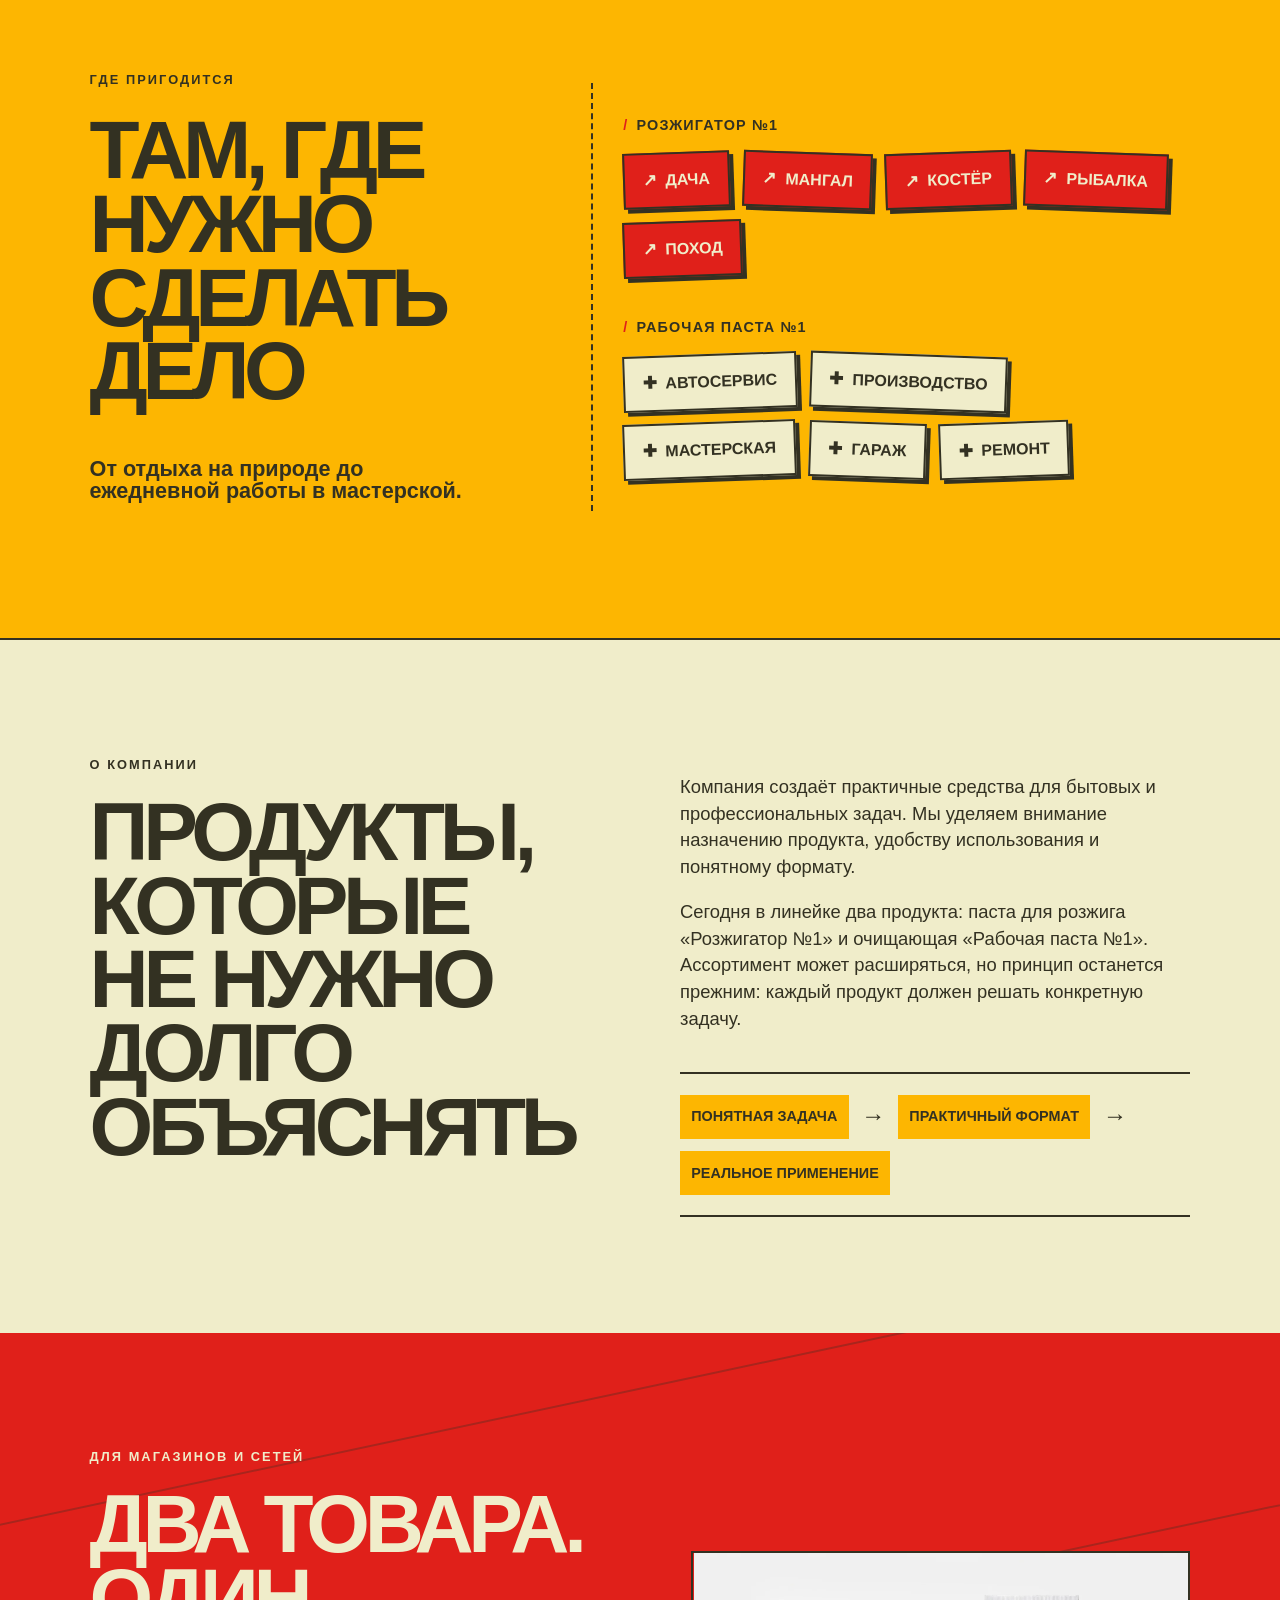
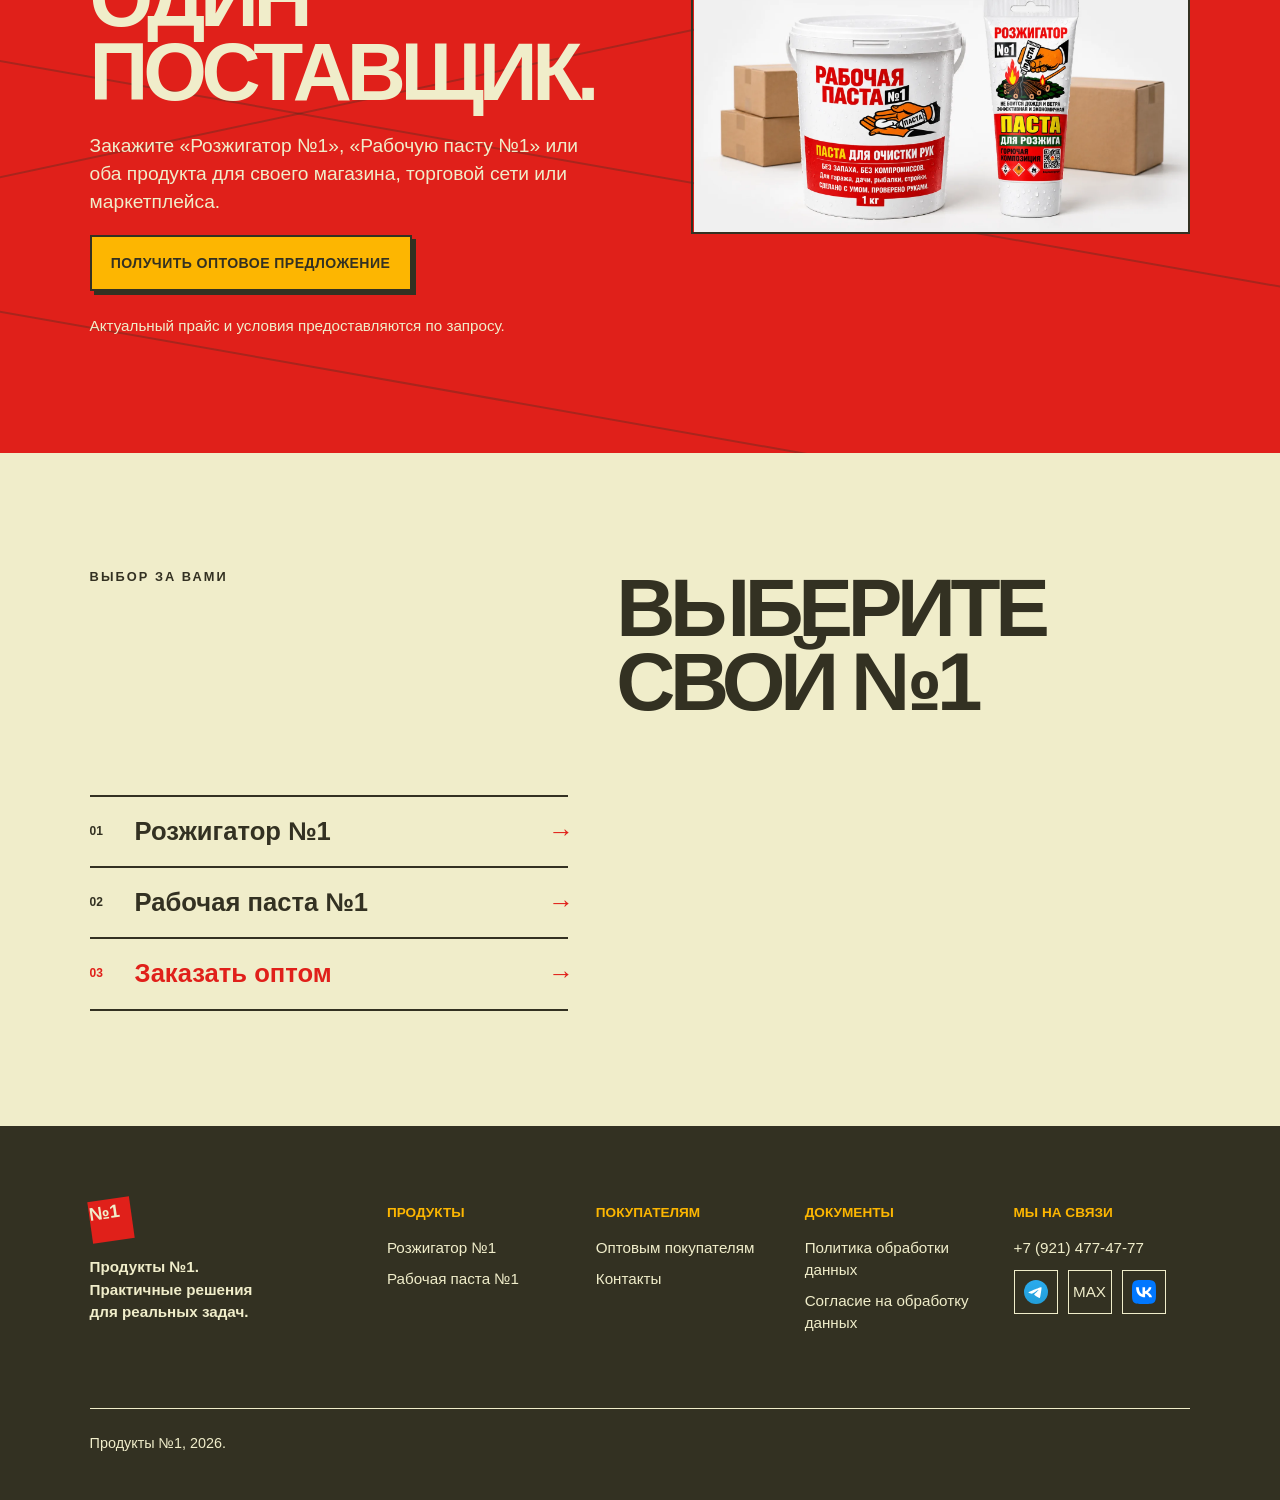
==== commit abe7d0f4: "Reduce initial image payload" ====
--- a/index.html
+++ b/index.html
@@ -18,12 +18,12 @@
 <a class="skip-link" href="#main">Перейти к содержимому</a>
 <header class="site-header"><a class="brand" href="" aria-label="Продукты №1 — на главную"><span class="brand-mark">№1</span><span>ПРОДУКТЫ<br>ДЛЯ ДЕЛА</span></a><button class="menu-toggle" aria-expanded="false" aria-controls="primary-nav">Меню</button><nav id="primary-nav" class="primary-nav" aria-label="Основная навигация"><div class="nav-products"><button class="products-toggle" aria-expanded="false" aria-controls="products-menu">Продукты <span>+</span></button><div id="products-menu" class="products-menu"><a href="rozzhigator/">Розжигатор №1</a><a href="rabochaya-pasta/">Рабочая паста №1</a></div></div><a href="#about">О компании</a><a href="opt/">Оптовым покупателям</a><a href="contacts/">Контакты</a><a class="button button-small" href="opt/#wholesale-form">Заказать оптом</a></nav></header>
 <main id="main">
-<section class="hero section-grid"><div class="hero-copy"><p class="eyebrow">ПРОДУКТЫ ДЛЯ РЕАЛЬНОЙ ЖИЗНИ</p><h1>РЕШЕНИЯ №1<br>ДЛЯ СЛОЖНЫХ ЗАДАЧ</h1><p class="lead">Разжечь огонь. Очистить руки. Без лишней возни.</p><div class="actions"><a class="button" href="#products">Выбрать продукт</a><a class="button button-outline" href="opt/#wholesale-form">Заказать оптом</a></div><div class="micro-labels"><span>Понятное назначение</span><span>Удобный формат</span><span>Для дома и работы</span></div></div><div class="hero-poster hero-products" aria-label="Розжигатор №1 и Рабочая паста №1"><div class="burst" aria-hidden="true"></div><img class="hero-product hero-product--fire" src="assets/images/products/rozzhigator-hero.png" alt="Упаковка Розжигатора №1" width="327" height="728"><img class="hero-product hero-product--clean" src="assets/images/products/rabochaya-pasta-hero.png" alt="Упаковка Рабочей пасты №1" width="595" height="725"></div></section>
+<section class="hero section-grid"><div class="hero-copy"><p class="eyebrow">ПРОДУКТЫ ДЛЯ РЕАЛЬНОЙ ЖИЗНИ</p><h1>РЕШЕНИЯ №1<br>ДЛЯ СЛОЖНЫХ ЗАДАЧ</h1><p class="lead">Разжечь огонь. Очистить руки. Без лишней возни.</p><div class="actions"><a class="button" href="#products">Выбрать продукт</a><a class="button button-outline" href="opt/#wholesale-form">Заказать оптом</a></div><div class="micro-labels"><span>Понятное назначение</span><span>Удобный формат</span><span>Для дома и работы</span></div></div><div class="hero-poster hero-products" aria-label="Розжигатор №1 и Рабочая паста №1"><div class="burst" aria-hidden="true"></div><img class="hero-product hero-product--fire" src="assets/images/products/rozzhigator-hero.webp" alt="Упаковка Розжигатора №1" width="327" height="728"><img class="hero-product hero-product--clean" src="assets/images/products/rabochaya-pasta-hero.webp" alt="Упаковка Рабочей пасты №1" width="595" height="725"></div></section>
 <section id="products" class="products section-pad"><div class="section-intro"><p class="eyebrow">ПРОДУКТОВАЯ ЛИНЕЙКА</p><h2>ДВА ПРОДУКТА.<br>ОДНА ЛОГИКА.</h2><p>Мы создаём продукты, которые решают конкретную задачу понятным способом. Без сложных ритуалов и лишних обещаний.</p></div><div class="product-split"><article class="product product-fire"><div class="product-art" aria-hidden="true"><span>ОГОНЬ</span><b>№1</b></div><div class="product-info"><p class="eyebrow">ОГОНЬ</p><h3>ОГОНЬ НАЧИНАЕТСЯ<br>С ОДНОЙ ТОЧКИ</h3><p>Паста для розжига дров, угля и брикетов в мангале, костре, камине или гриле.</p><ul><li>Точечное нанесение</li><li>Компактный формат</li><li>Для дров, угля и брикетов</li></ul><div class="actions"><a class="text-link" href="rozzhigator/">Подробнее <span>→</span></a><a class="button button-dark" data-ozon="rozzhigator" target="_blank" rel="noopener noreferrer" href="https://www.ozon.ru/product/pasta-dlya-rozzhiga-ognya-rozzhigator-1-2859618023/">Купить на Ozon ↗</a></div></div></article><article class="product product-clean"><div class="product-art" aria-hidden="true"><span>ЧИСТОТА</span><b>№1</b></div><div class="product-info"><p class="eyebrow">ЧИСТОТА</p><h3>ГРЯЗНАЯ РАБОТА.<br>ЧИСТЫЕ РУКИ.</h3><p>Парфюмированная паста для очистки рук от сложных технических загрязнений. Упаковка 1 кг.</p><ul><li>Для автосервиса и мастерской</li><li>Для производства, гаража и дачи</li><li>Упаковка 1 кг</li></ul><div class="actions"><a class="text-link" href="rabochaya-pasta/">Подробнее <span>→</span></a><a class="button button-dark" data-ozon="rabochaya-pasta" target="_blank" rel="noopener noreferrer" href="https://www.ozon.ru/product/pasta-dlya-ochistki-ruk-rabochaya-pasta-1-parfyumirovannaya-1kg-4406988230/">Купить на Ozon ↗</a></div></div></article></div></section>
-<section class="principles section-pad dark"><div class="principles-top"><div class="section-intro"><p class="eyebrow">НАШ ПОДХОД</p><h2>НЕ УСЛОЖНЯЕМ ТО,<br>ЧТО ДОЛЖНО РАБОТАТЬ</h2></div><figure class="principles-media"><img src="assets/images/products/products-principles.png" alt="Рабочая паста №1 и Розжигатор №1" width="1680" height="945"></figure></div><div class="principle-list"><div><b>01</b><h3>Понятно</h3><p>Сразу видно, какую задачу решает продукт и как им пользоваться.</p></div><div><b>02</b><h3>Практично</h3><p>Формат рассчитан на реальное применение дома, на работе и на природе.</p></div><div><b>03</b><h3>По делу</h3><p>Меньше маркетингового шума. Больше конкретной пользы.</p></div></div><p class="closing-line">Для тех, кто привык решать задачи, а не обсуждать их.</p></section>
+<section class="principles section-pad dark"><div class="principles-top"><div class="section-intro"><p class="eyebrow">НАШ ПОДХОД</p><h2>НЕ УСЛОЖНЯЕМ ТО,<br>ЧТО ДОЛЖНО РАБОТАТЬ</h2></div><figure class="principles-media"><img loading="lazy" decoding="async" src="assets/images/products/products-principles.webp" alt="Рабочая паста №1 и Розжигатор №1" width="1680" height="945"></figure></div><div class="principle-list"><div><b>01</b><h3>Понятно</h3><p>Сразу видно, какую задачу решает продукт и как им пользоваться.</p></div><div><b>02</b><h3>Практично</h3><p>Формат рассчитан на реальное применение дома, на работе и на природе.</p></div><div><b>03</b><h3>По делу</h3><p>Меньше маркетингового шума. Больше конкретной пользы.</p></div></div><p class="closing-line">Для тех, кто привык решать задачи, а не обсуждать их.</p></section>
 <section class="scenarios section-pad"><div class="scenario-heading"><p class="eyebrow">ГДЕ ПРИГОДИТСЯ</p><h2>ТАМ, ГДЕ НУЖНО<br>СДЕЛАТЬ ДЕЛО</h2><p class="closing-line">От отдыха на природе до ежедневной работы в мастерской.</p></div><div class="scenario-map"><div class="scenario-group"><b>РОЗЖИГАТОР №1</b><div><span class="scenario fire">Дача</span><span class="scenario fire">Мангал</span><span class="scenario fire">Костёр</span><span class="scenario fire">Рыбалка</span><span class="scenario fire">Поход</span></div></div><div class="scenario-group"><b>РАБОЧАЯ ПАСТА №1</b><div><span class="scenario work">Автосервис</span><span class="scenario work">Производство</span><span class="scenario work">Мастерская</span><span class="scenario work">Гараж</span><span class="scenario work">Ремонт</span></div></div></div></section>
 <section id="about" class="about section-pad"><div><p class="eyebrow">О КОМПАНИИ</p><h2>ПРОДУКТЫ, КОТОРЫЕ<br>НЕ НУЖНО ДОЛГО<br>ОБЪЯСНЯТЬ</h2></div><div class="about-copy"><p>Компания создаёт практичные средства для бытовых и профессиональных задач. Мы уделяем внимание назначению продукта, удобству использования и понятному формату.</p><p>Сегодня в линейке два продукта: паста для розжига «Розжигатор №1» и очищающая «Рабочая паста №1». Ассортимент может расширяться, но принцип останется прежним: каждый продукт должен решать конкретную задачу.</p><!-- TODO: добавить подтверждённые сведения о компании после получения данных --><div class="logic-diagram"><span>Понятная задача</span><i>→</i><span>Практичный формат</span><i>→</i><span>Реальное применение</span></div></div></section>
-<section class="wholesale section-pad"><div class="wholesale-copy"><p class="eyebrow">ДЛЯ МАГАЗИНОВ И СЕТЕЙ</p><h2>ДВА ТОВАРА.<br>ОДИН ПОСТАВЩИК.</h2><p>Закажите «Розжигатор №1», «Рабочую пасту №1» или оба продукта для своего магазина, торговой сети или маркетплейса.</p><a class="button button-yellow" href="opt/#wholesale-form">Получить оптовое предложение</a><small>Актуальный прайс и условия предоставляются по запросу.</small></div><figure class="wholesale-media"><img src="assets/images/products/wholesale-products.png" alt="Розжигатор №1 и Рабочая паста №1 для оптовой поставки" width="1680" height="945"></figure></section>
+<section class="wholesale section-pad"><div class="wholesale-copy"><p class="eyebrow">ДЛЯ МАГАЗИНОВ И СЕТЕЙ</p><h2>ДВА ТОВАРА.<br>ОДИН ПОСТАВЩИК.</h2><p>Закажите «Розжигатор №1», «Рабочую пасту №1» или оба продукта для своего магазина, торговой сети или маркетплейса.</p><a class="button button-yellow" href="opt/#wholesale-form">Получить оптовое предложение</a><small>Актуальный прайс и условия предоставляются по запросу.</small></div><figure class="wholesale-media"><img loading="lazy" decoding="async" src="assets/images/products/wholesale-products.webp" alt="Розжигатор №1 и Рабочая паста №1 для оптовой поставки" width="1680" height="945"></figure></section>
 <section class="final-cta section-pad"><p class="eyebrow">ВЫБОР ЗА ВАМИ</p><h2>ВЫБЕРИТЕ<br>СВОЙ №1</h2><div class="final-links"><a href="rozzhigator/"><span>01</span>Розжигатор №1 <b>→</b></a><a href="rabochaya-pasta/"><span>02</span>Рабочая паста №1 <b>→</b></a><a class="red-link" href="opt/#wholesale-form"><span>03</span>Заказать оптом <b>→</b></a></div></section>
 </main>
 <footer class="site-footer"><div class="footer-brand"><span class="brand-mark">№1</span><p>Продукты №1.<br>Практичные решения<br>для реальных задач.</p></div><div><h3>Продукты</h3><a href="rozzhigator/">Розжигатор №1</a><a href="rabochaya-pasta/">Рабочая паста №1</a></div><div><h3>Покупателям</h3><a href="opt/">Оптовым покупателям</a><a href="contacts/">Контакты</a></div><div><h3>Документы</h3><a href="privacy/">Политика обработки данных</a><a href="consent/">Согласие на обработку данных</a></div><div><h3>Мы на связи</h3><a class="footer-phone" href="tel:+79214774777">+7 (921) 477-47-77</a><div class="footer-socials"><!-- PLACEHOLDER: заменить на подтверждённые контактные данные --><a class="footer-social-link" href="https://t.me/Airapetian_Vadim" target="_blank" rel="noopener noreferrer" aria-label="Telegram @Airapetian_Vadim"><img src="assets/icons/brands/telegram.svg" alt="" width="24" height="24"></a><a class="footer-social-link" href="https://max.ru/join/h308RtB3o9O3E5S8RD9xw1-KrrHeEQucvA1G_etLBjs" target="_blank" rel="noopener noreferrer" aria-label="Открыть MAX">MAX</a><!-- PLACEHOLDER: заменить на подтверждённые контактные данные --><a class="footer-social-link" href="https://vk.ru/club238262945" target="_blank" rel="noopener noreferrer" aria-label="ВКонтакте — клуб 238262945"><img src="assets/icons/brands/vk.svg" alt="" width="24" height="24"></a></div></div><p class="copyright">Продукты №1, 2026.</p></footer>
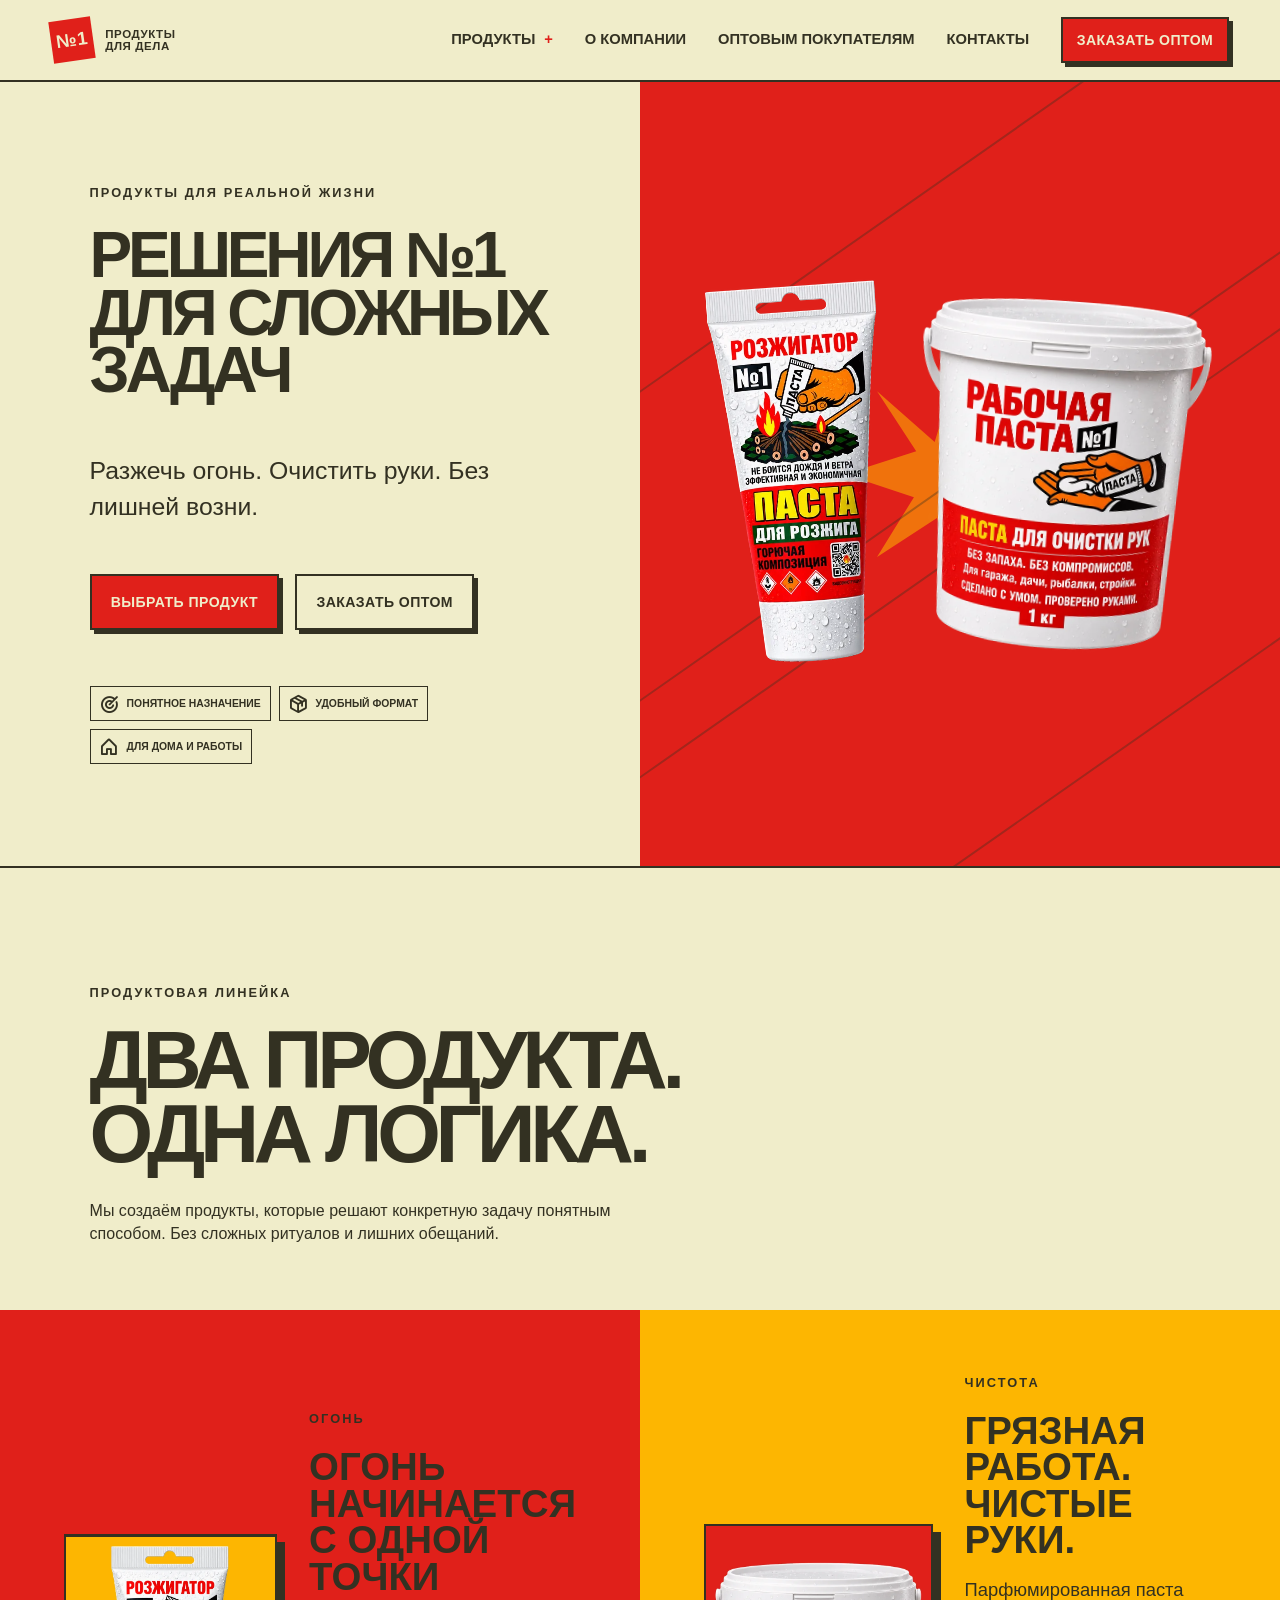
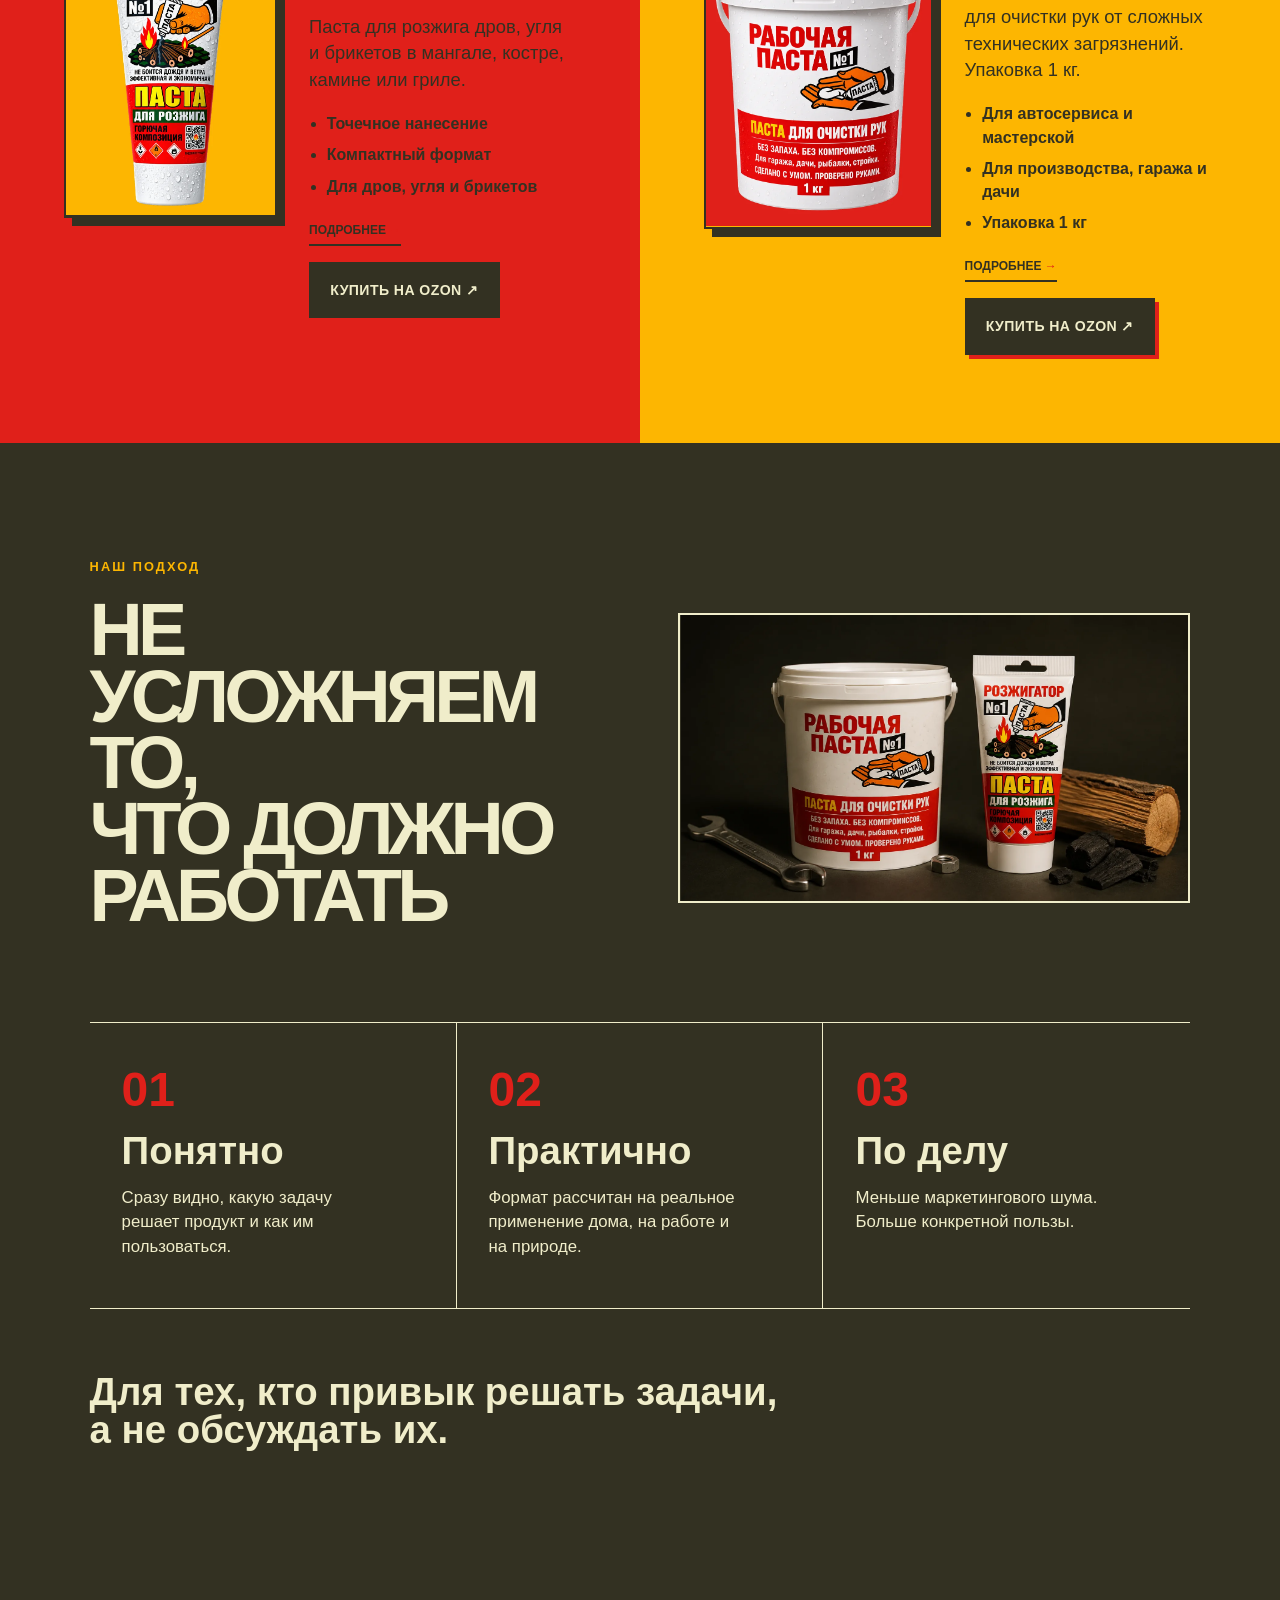
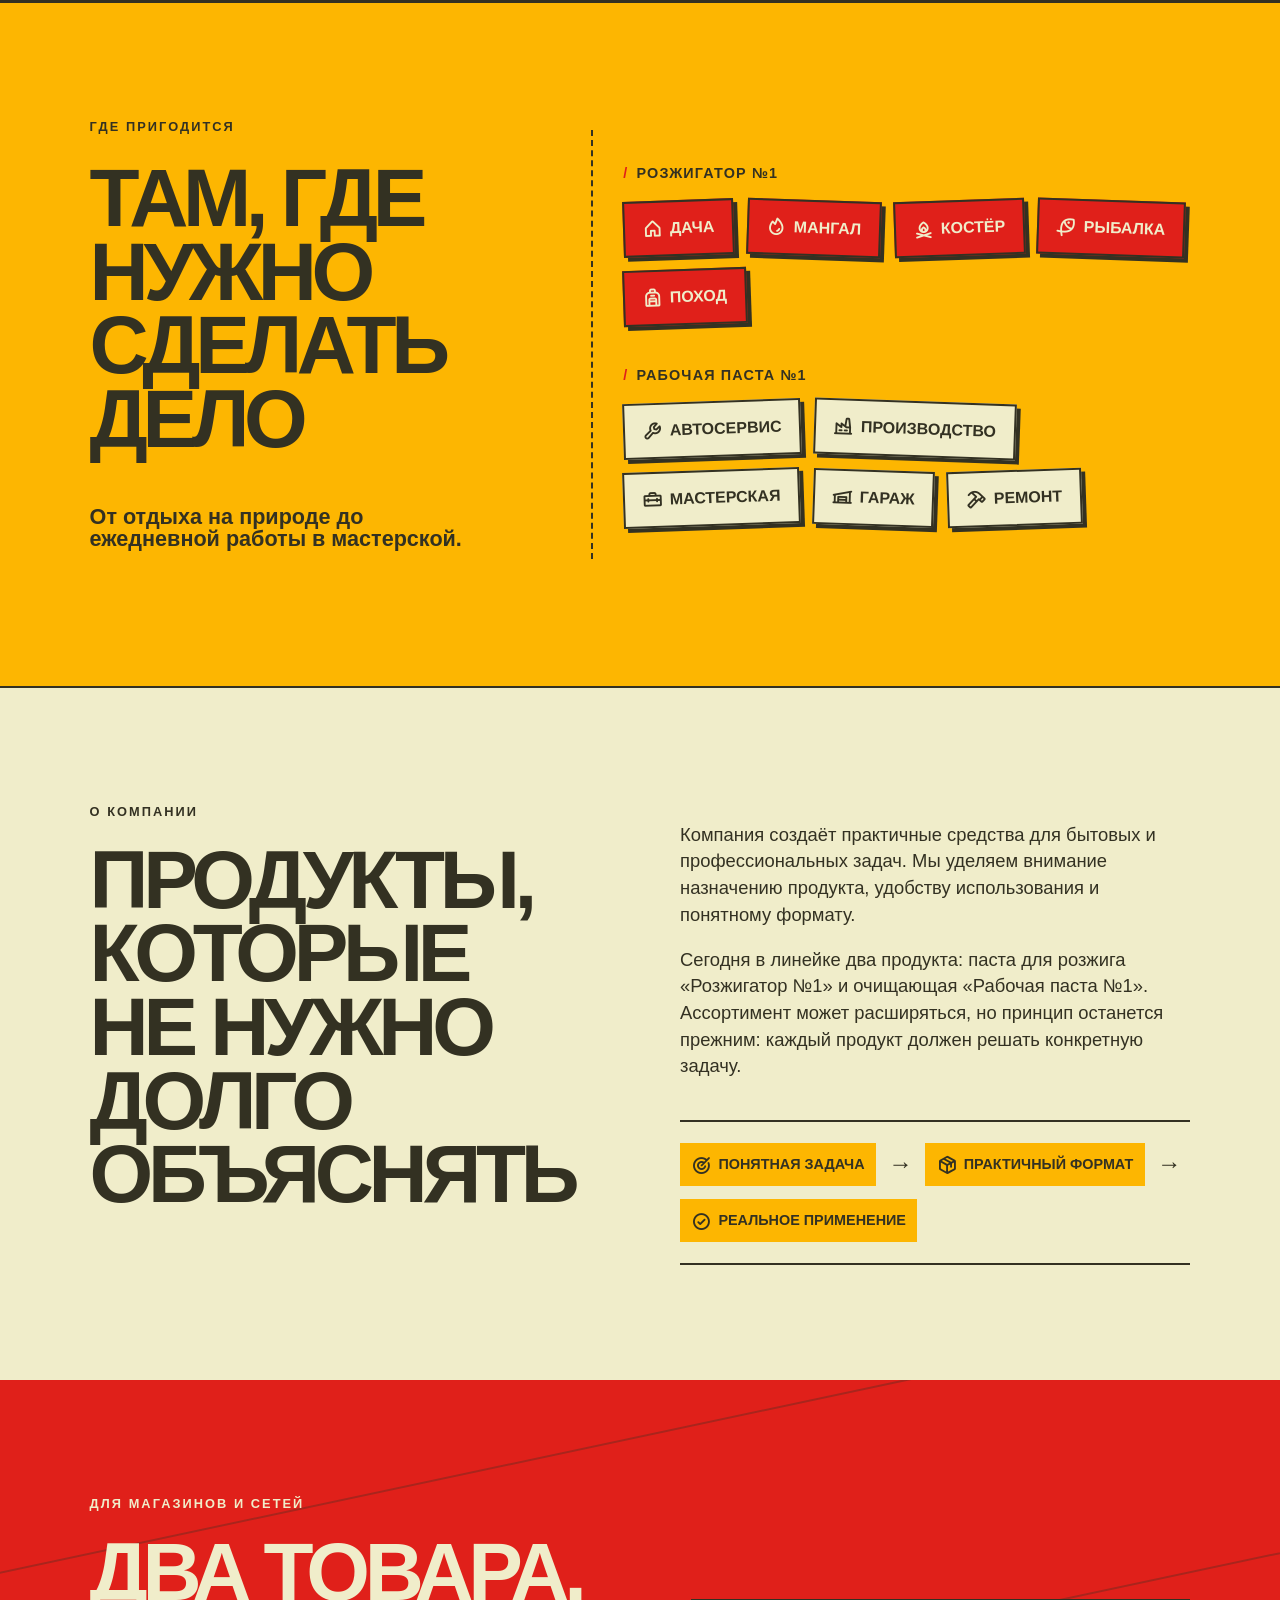
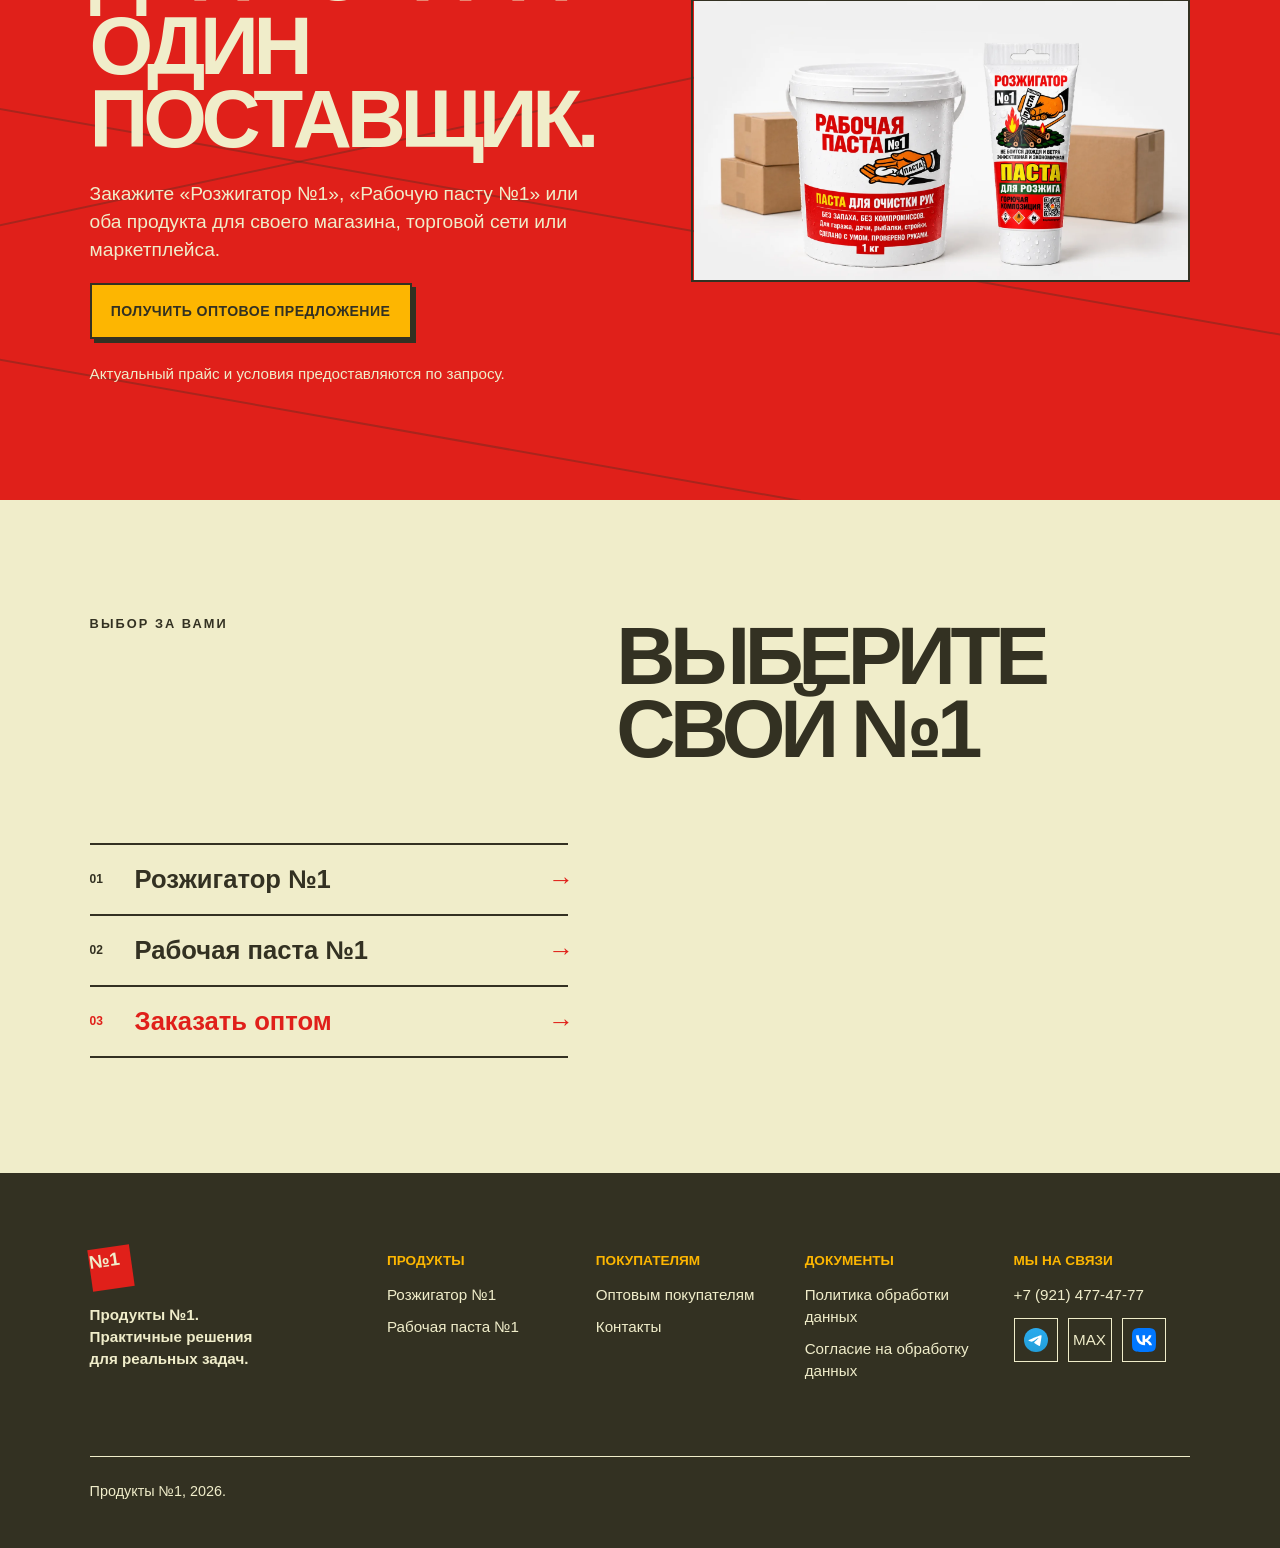
==== commit d5dcd5bb: "Replace site icons with Phosphor Bold set" ====
--- a/index.html
+++ b/index.html
@@ -10,7 +10,7 @@
   <link rel="canonical" href="https://gevget.github.io/vad/">
   <meta property="og:type" content="website"><meta property="og:site_name" content="Продукты №1"><meta property="og:locale" content="ru_RU"><meta property="og:title" content="Продукты №1 — Розжигатор и Рабочая паста"><meta property="og:description" content="Практичные решения для реальных задач."><meta property="og:url" content="https://gevget.github.io/vad/"><meta property="og:image" content="https://gevget.github.io/vad/assets/images/social/og-home.svg">
   <meta name="twitter:card" content="summary_large_image"><meta name="twitter:title" content="Продукты №1 — Розжигатор и Рабочая паста"><meta name="twitter:description" content="Практичные решения для реальных задач."><meta name="twitter:image" content="https://gevget.github.io/vad/assets/images/social/og-home.svg">
-  <link rel="icon" href="favicon.svg" type="image/svg+xml"><link rel="manifest" href="site.webmanifest"><link rel="stylesheet" href="assets/css/styles.css">
+  <link rel="icon" href="favicon.svg" type="image/svg+xml"><link rel="manifest" href="site.webmanifest"><link rel="stylesheet" href="assets/css/styles.css"><link rel="stylesheet" href="assets/icons/phosphor/phosphor-bold.css">
   <script type="application/ld+json">{"@context":"https://schema.org","@type":"Organization","name":"Продукты №1","url":"https://gevget.github.io/vad/"}</script>
   <script type="application/ld+json">{"@context":"https://schema.org","@type":"WebSite","name":"Продукты №1","url":"https://gevget.github.io/vad/"}</script>
 <script type="application/ld+json">{"@context":"https://schema.org","@type":"CollectionPage","name":"Продукты №1","url":"https://gevget.github.io/vad/","mainEntity":{"@type":"ItemList","itemListElement":[{"@type":"ListItem","position":1,"url":"https://gevget.github.io/vad/rozzhigator/","name":"Розжигатор №1"},{"@type":"ListItem","position":2,"url":"https://gevget.github.io/vad/rabochaya-pasta/","name":"Рабочая паста №1"}]}}</script></head>
@@ -18,11 +18,11 @@
 <a class="skip-link" href="#main">Перейти к содержимому</a>
 <header class="site-header"><a class="brand" href="" aria-label="Продукты №1 — на главную"><span class="brand-mark">№1</span><span>ПРОДУКТЫ<br>ДЛЯ ДЕЛА</span></a><button class="menu-toggle" aria-expanded="false" aria-controls="primary-nav">Меню</button><nav id="primary-nav" class="primary-nav" aria-label="Основная навигация"><div class="nav-products"><button class="products-toggle" aria-expanded="false" aria-controls="products-menu">Продукты <span>+</span></button><div id="products-menu" class="products-menu"><a href="rozzhigator/">Розжигатор №1</a><a href="rabochaya-pasta/">Рабочая паста №1</a></div></div><a href="#about">О компании</a><a href="opt/">Оптовым покупателям</a><a href="contacts/">Контакты</a><a class="button button-small" href="opt/#wholesale-form">Заказать оптом</a></nav></header>
 <main id="main">
-<section class="hero section-grid"><div class="hero-copy"><p class="eyebrow">ПРОДУКТЫ ДЛЯ РЕАЛЬНОЙ ЖИЗНИ</p><h1>РЕШЕНИЯ №1<br>ДЛЯ СЛОЖНЫХ ЗАДАЧ</h1><p class="lead">Разжечь огонь. Очистить руки. Без лишней возни.</p><div class="actions"><a class="button" href="#products">Выбрать продукт</a><a class="button button-outline" href="opt/#wholesale-form">Заказать оптом</a></div><div class="micro-labels"><span>Понятное назначение</span><span>Удобный формат</span><span>Для дома и работы</span></div></div><div class="hero-poster hero-products" aria-label="Розжигатор №1 и Рабочая паста №1"><div class="burst" aria-hidden="true"></div><img class="hero-product hero-product--fire" src="assets/images/products/rozzhigator-hero.webp" alt="Упаковка Розжигатора №1" width="327" height="728"><img class="hero-product hero-product--clean" src="assets/images/products/rabochaya-pasta-hero.webp" alt="Упаковка Рабочей пасты №1" width="595" height="725"></div></section>
+<section class="hero section-grid"><div class="hero-copy"><p class="eyebrow">ПРОДУКТЫ ДЛЯ РЕАЛЬНОЙ ЖИЗНИ</p><h1>РЕШЕНИЯ №1<br>ДЛЯ СЛОЖНЫХ ЗАДАЧ</h1><p class="lead">Разжечь огонь. Очистить руки. Без лишней возни.</p><div class="actions"><a class="button" href="#products">Выбрать продукт</a><a class="button button-outline" href="opt/#wholesale-form">Заказать оптом</a></div><div class="micro-labels"><span><i class="icon icon--sm ph-bold ph-target" aria-hidden="true"></i>Понятное назначение</span><span><i class="icon icon--sm ph-bold ph-package" aria-hidden="true"></i>Удобный формат</span><span><i class="icon icon--sm ph-bold ph-house" aria-hidden="true"></i>Для дома и работы</span></div></div><div class="hero-poster hero-products" aria-label="Розжигатор №1 и Рабочая паста №1"><div class="burst" aria-hidden="true"></div><img class="hero-product hero-product--fire" src="assets/images/products/rozzhigator-hero.webp" alt="Упаковка Розжигатора №1" width="327" height="728"><img class="hero-product hero-product--clean" src="assets/images/products/rabochaya-pasta-hero.webp" alt="Упаковка Рабочей пасты №1" width="595" height="725"></div></section>
 <section id="products" class="products section-pad"><div class="section-intro"><p class="eyebrow">ПРОДУКТОВАЯ ЛИНЕЙКА</p><h2>ДВА ПРОДУКТА.<br>ОДНА ЛОГИКА.</h2><p>Мы создаём продукты, которые решают конкретную задачу понятным способом. Без сложных ритуалов и лишних обещаний.</p></div><div class="product-split"><article class="product product-fire"><div class="product-art" aria-hidden="true"><span>ОГОНЬ</span><b>№1</b></div><div class="product-info"><p class="eyebrow">ОГОНЬ</p><h3>ОГОНЬ НАЧИНАЕТСЯ<br>С ОДНОЙ ТОЧКИ</h3><p>Паста для розжига дров, угля и брикетов в мангале, костре, камине или гриле.</p><ul><li>Точечное нанесение</li><li>Компактный формат</li><li>Для дров, угля и брикетов</li></ul><div class="actions"><a class="text-link" href="rozzhigator/">Подробнее <span>→</span></a><a class="button button-dark" data-ozon="rozzhigator" target="_blank" rel="noopener noreferrer" href="https://www.ozon.ru/product/pasta-dlya-rozzhiga-ognya-rozzhigator-1-2859618023/">Купить на Ozon ↗</a></div></div></article><article class="product product-clean"><div class="product-art" aria-hidden="true"><span>ЧИСТОТА</span><b>№1</b></div><div class="product-info"><p class="eyebrow">ЧИСТОТА</p><h3>ГРЯЗНАЯ РАБОТА.<br>ЧИСТЫЕ РУКИ.</h3><p>Парфюмированная паста для очистки рук от сложных технических загрязнений. Упаковка 1 кг.</p><ul><li>Для автосервиса и мастерской</li><li>Для производства, гаража и дачи</li><li>Упаковка 1 кг</li></ul><div class="actions"><a class="text-link" href="rabochaya-pasta/">Подробнее <span>→</span></a><a class="button button-dark" data-ozon="rabochaya-pasta" target="_blank" rel="noopener noreferrer" href="https://www.ozon.ru/product/pasta-dlya-ochistki-ruk-rabochaya-pasta-1-parfyumirovannaya-1kg-4406988230/">Купить на Ozon ↗</a></div></div></article></div></section>
 <section class="principles section-pad dark"><div class="principles-top"><div class="section-intro"><p class="eyebrow">НАШ ПОДХОД</p><h2>НЕ УСЛОЖНЯЕМ ТО,<br>ЧТО ДОЛЖНО РАБОТАТЬ</h2></div><figure class="principles-media"><img loading="lazy" decoding="async" src="assets/images/products/products-principles.webp" alt="Рабочая паста №1 и Розжигатор №1" width="1680" height="945"></figure></div><div class="principle-list"><div><b>01</b><h3>Понятно</h3><p>Сразу видно, какую задачу решает продукт и как им пользоваться.</p></div><div><b>02</b><h3>Практично</h3><p>Формат рассчитан на реальное применение дома, на работе и на природе.</p></div><div><b>03</b><h3>По делу</h3><p>Меньше маркетингового шума. Больше конкретной пользы.</p></div></div><p class="closing-line">Для тех, кто привык решать задачи, а не обсуждать их.</p></section>
-<section class="scenarios section-pad"><div class="scenario-heading"><p class="eyebrow">ГДЕ ПРИГОДИТСЯ</p><h2>ТАМ, ГДЕ НУЖНО<br>СДЕЛАТЬ ДЕЛО</h2><p class="closing-line">От отдыха на природе до ежедневной работы в мастерской.</p></div><div class="scenario-map"><div class="scenario-group"><b>РОЗЖИГАТОР №1</b><div><span class="scenario fire">Дача</span><span class="scenario fire">Мангал</span><span class="scenario fire">Костёр</span><span class="scenario fire">Рыбалка</span><span class="scenario fire">Поход</span></div></div><div class="scenario-group"><b>РАБОЧАЯ ПАСТА №1</b><div><span class="scenario work">Автосервис</span><span class="scenario work">Производство</span><span class="scenario work">Мастерская</span><span class="scenario work">Гараж</span><span class="scenario work">Ремонт</span></div></div></div></section>
-<section id="about" class="about section-pad"><div><p class="eyebrow">О КОМПАНИИ</p><h2>ПРОДУКТЫ, КОТОРЫЕ<br>НЕ НУЖНО ДОЛГО<br>ОБЪЯСНЯТЬ</h2></div><div class="about-copy"><p>Компания создаёт практичные средства для бытовых и профессиональных задач. Мы уделяем внимание назначению продукта, удобству использования и понятному формату.</p><p>Сегодня в линейке два продукта: паста для розжига «Розжигатор №1» и очищающая «Рабочая паста №1». Ассортимент может расширяться, но принцип останется прежним: каждый продукт должен решать конкретную задачу.</p><!-- TODO: добавить подтверждённые сведения о компании после получения данных --><div class="logic-diagram"><span>Понятная задача</span><i>→</i><span>Практичный формат</span><i>→</i><span>Реальное применение</span></div></div></section>
+<section class="scenarios section-pad"><div class="scenario-heading"><p class="eyebrow">ГДЕ ПРИГОДИТСЯ</p><h2>ТАМ, ГДЕ НУЖНО<br>СДЕЛАТЬ ДЕЛО</h2><p class="closing-line">От отдыха на природе до ежедневной работы в мастерской.</p></div><div class="scenario-map"><div class="scenario-group"><b>РОЗЖИГАТОР №1</b><div><span class="scenario fire"><i class="icon icon--sm ph-bold ph-house" aria-hidden="true"></i>Дача</span><span class="scenario fire"><i class="icon icon--sm ph-bold ph-fire" aria-hidden="true"></i>Мангал</span><span class="scenario fire"><i class="icon icon--sm ph-bold ph-campfire" aria-hidden="true"></i>Костёр</span><span class="scenario fire"><i class="icon icon--sm ph-bold ph-fish-simple" aria-hidden="true"></i>Рыбалка</span><span class="scenario fire"><i class="icon icon--sm ph-bold ph-backpack" aria-hidden="true"></i>Поход</span></div></div><div class="scenario-group"><b>РАБОЧАЯ ПАСТА №1</b><div><span class="scenario work"><i class="icon icon--sm ph-bold ph-wrench" aria-hidden="true"></i>Автосервис</span><span class="scenario work"><i class="icon icon--sm ph-bold ph-factory" aria-hidden="true"></i>Производство</span><span class="scenario work"><i class="icon icon--sm ph-bold ph-toolbox" aria-hidden="true"></i>Мастерская</span><span class="scenario work"><i class="icon icon--sm ph-bold ph-warehouse" aria-hidden="true"></i>Гараж</span><span class="scenario work"><i class="icon icon--sm ph-bold ph-hammer" aria-hidden="true"></i>Ремонт</span></div></div></div></section>
+<section id="about" class="about section-pad"><div><p class="eyebrow">О КОМПАНИИ</p><h2>ПРОДУКТЫ, КОТОРЫЕ<br>НЕ НУЖНО ДОЛГО<br>ОБЪЯСНЯТЬ</h2></div><div class="about-copy"><p>Компания создаёт практичные средства для бытовых и профессиональных задач. Мы уделяем внимание назначению продукта, удобству использования и понятному формату.</p><p>Сегодня в линейке два продукта: паста для розжига «Розжигатор №1» и очищающая «Рабочая паста №1». Ассортимент может расширяться, но принцип останется прежним: каждый продукт должен решать конкретную задачу.</p><!-- TODO: добавить подтверждённые сведения о компании после получения данных --><div class="logic-diagram"><span><i class="icon icon--sm ph-bold ph-target" aria-hidden="true"></i>Понятная задача</span><i aria-hidden="true">→</i><span><i class="icon icon--sm ph-bold ph-package" aria-hidden="true"></i>Практичный формат</span><i aria-hidden="true">→</i><span><i class="icon icon--sm ph-bold ph-check-circle" aria-hidden="true"></i>Реальное применение</span></div></div></section>
 <section class="wholesale section-pad"><div class="wholesale-copy"><p class="eyebrow">ДЛЯ МАГАЗИНОВ И СЕТЕЙ</p><h2>ДВА ТОВАРА.<br>ОДИН ПОСТАВЩИК.</h2><p>Закажите «Розжигатор №1», «Рабочую пасту №1» или оба продукта для своего магазина, торговой сети или маркетплейса.</p><a class="button button-yellow" href="opt/#wholesale-form">Получить оптовое предложение</a><small>Актуальный прайс и условия предоставляются по запросу.</small></div><figure class="wholesale-media"><img loading="lazy" decoding="async" src="assets/images/products/wholesale-products.webp" alt="Розжигатор №1 и Рабочая паста №1 для оптовой поставки" width="1680" height="945"></figure></section>
 <section class="final-cta section-pad"><p class="eyebrow">ВЫБОР ЗА ВАМИ</p><h2>ВЫБЕРИТЕ<br>СВОЙ №1</h2><div class="final-links"><a href="rozzhigator/"><span>01</span>Розжигатор №1 <b>→</b></a><a href="rabochaya-pasta/"><span>02</span>Рабочая паста №1 <b>→</b></a><a class="red-link" href="opt/#wholesale-form"><span>03</span>Заказать оптом <b>→</b></a></div></section>
 </main>
--- a/assets/css/styles.css
+++ b/assets/css/styles.css
@@ -1,4 +1,4 @@
-:root{--red:#E0201A;--yellow:#FDB601;--cream:#F0EDCA;--black:#333122;--line:2px solid var(--black);--shadow:8px 8px 0 var(--black)}@font-face{font-family:SiteSans;src:local(Arial);font-display:swap}*{box-sizing:border-box}html{scroll-behavior:smooth}body{margin:0;background:var(--cream);color:var(--black);font-family:SiteSans,Arial,sans-serif;line-height:1.45}a{color:inherit;text-decoration:none}a:focus-visible,button:focus-visible{outline:3px solid var(--red);outline-offset:4px}.skip-link{position:absolute;left:1rem;top:-4rem;background:var(--yellow);padding:.7rem;z-index:20}.skip-link:focus{top:1rem}.site-header{min-height:82px;border-bottom:var(--line);display:flex;align-items:center;justify-content:space-between;padding:0 clamp(1rem,4vw,4rem);position:relative;background:var(--cream);z-index:10}.brand{display:flex;align-items:center;gap:.75rem;font-size:.72rem;font-weight:900;line-height:1.05;letter-spacing:.05em}.brand-mark{display:grid;place-items:center;width:42px;height:42px;background:var(--red);color:var(--cream);font-size:1.15rem;font-weight:900;transform:rotate(-8deg)}.primary-nav{display:flex;align-items:center;gap:clamp(1rem,2.5vw,2.5rem);font-size:.78rem;font-weight:700;text-transform:uppercase}.primary-nav>a:not(.button),.products-toggle{padding:.9rem 0}.products-toggle{border:0;background:transparent;color:inherit;font:inherit;text-transform:uppercase;cursor:pointer}.products-toggle span{color:var(--red);margin-left:.3rem}.nav-products{position:relative}.products-menu{display:none;position:absolute;top:100%;left:-1rem;background:var(--black);color:var(--cream);min-width:210px;padding:.5rem}.products-menu.open{display:grid}.products-menu a{padding:.75rem}.menu-toggle{display:none}.button{display:inline-block;background:var(--red);color:var(--cream);border:2px solid var(--black);box-shadow:4px 4px 0 var(--black);padding:1rem 1.2rem;font-weight:900;text-transform:uppercase;font-size:.75rem;letter-spacing:.03em;transition:transform .2s,box-shadow .2s}.button:hover{transform:translate(3px,3px);box-shadow:1px 1px 0 var(--black)}.button-small{padding:.7rem .85rem}.button-outline{background:transparent;color:var(--black)}.button-dark{background:var(--black);color:var(--cream);border-color:var(--black);box-shadow:4px 4px 0 var(--red)}.button-yellow{background:var(--yellow);color:var(--black)}.section-pad{padding:clamp(4rem,9vw,9rem) clamp(1rem,7vw,7rem)}.section-grid{display:grid;grid-template-columns:1fr 1fr;min-height:650px}.hero-copy{padding:clamp(4rem,8vw,8rem) clamp(1rem,7vw,7rem);display:flex;flex-direction:column;justify-content:center}.eyebrow{font-size:.7rem;font-weight:900;letter-spacing:.16em;margin:0 0 1.3rem}.hero h1,h2{font-size:clamp(2.8rem,6.4vw,7rem);line-height:.9;letter-spacing:-.065em;margin:.2rem 0 1.8rem;font-weight:900}.lead{font-size:clamp(1.15rem,2vw,1.55rem);max-width:480px}.actions{display:flex;gap:1rem;flex-wrap:wrap;margin:1.5rem 0}.micro-labels{display:flex;flex-wrap:wrap;gap:.5rem;margin-top:2rem}.micro-labels span,.category-list span{border:1px solid var(--black);padding:.4rem .55rem;text-transform:uppercase;font-size:.65rem;font-weight:700}.hero-poster{background:var(--red);position:relative;overflow:hidden;display:grid;grid-template-columns:1fr 1fr;align-items:center;padding:clamp(2rem,6vw,6rem);gap:1rem}.hero-poster:before,.hero-poster:after{content:"";position:absolute;border:2px solid var(--black);width:180%;height:40%;transform:rotate(-35deg);left:-40%;opacity:.35}.hero-poster:before{top:15%}.hero-poster:after{bottom:5%}.poster-panel{position:relative;z-index:1;min-height:280px;border:var(--line);display:flex;flex-direction:column;justify-content:space-between;padding:1rem;box-shadow:var(--shadow)}.fire-panel{background:var(--yellow);transform:rotate(-4deg)}.clean-panel{background:var(--cream);transform:rotate(4deg)}.poster-panel strong{font-size:clamp(4rem,9vw,9rem);line-height:.75;letter-spacing:-.1em}.poster-panel small{font-weight:900;font-size:.65rem}.stamp{font-size:.65rem;font-weight:900;letter-spacing:.15em}.crosshair{position:absolute;z-index:2;left:50%;top:50%;font-size:4rem;font-weight:100;transform:translate(-50%,-50%)}.burst{position:absolute;width:200px;height:200px;background:var(--yellow);clip-path:polygon(50% 0,61% 36%,86% 14%,70% 42%,100% 50%,69% 60%,86% 86%,60% 70%,50% 100%,40% 69%,14% 86%,30% 60%,0 50%,31% 40%,14% 14%,39% 36%);opacity:.35}.section-intro{max-width:780px}.section-intro>p:last-child{max-width:550px}.products{border-top:var(--line)}.product-split{display:grid;grid-template-columns:1fr 1fr;margin:4rem calc(clamp(1rem,7vw,7rem)*-1) calc(clamp(4rem,9vw,9rem)*-1)}.product{padding:clamp(2rem,5vw,5rem);display:grid;grid-template-columns:1fr 1.1fr;gap:2rem;align-items:center;min-height:570px}.product-fire{background:var(--red)}.product-clean{background:var(--yellow)}.product-art{aspect-ratio:3/4;border:var(--line);display:flex;flex-direction:column;justify-content:space-between;padding:1rem;box-shadow:var(--shadow);background:repeating-linear-gradient(135deg,transparent 0 20px,var(--black) 21px 24px)}.product-art span{font-weight:900;font-size:.7rem}.product-art b{font-size:clamp(5rem,10vw,10rem);line-height:.7;letter-spacing:-.12em}.product-clean .product-art{background:repeating-linear-gradient(45deg,var(--cream) 0 22px,var(--black) 23px 26px)}.product h3,.principles h3{font-size:clamp(1.7rem,3vw,3rem);line-height:.95;margin:.5rem 0 1rem}.product ul{padding-left:1.1rem;font-weight:700;font-size:.82rem}.product li{margin:.5rem 0}.text-link{font-weight:900;text-transform:uppercase;font-size:.75rem;border-bottom:2px solid currentColor;padding-bottom:.3rem}.text-link span{color:var(--red)}.principles{background:var(--black);color:var(--cream)}.principles .eyebrow{color:var(--yellow)}.principle-list{display:grid;grid-template-columns:repeat(3,1fr);border-top:1px solid var(--cream);border-bottom:1px solid var(--cream);margin:4rem 0}.principle-list>div{padding:2rem;border-right:1px solid var(--cream)}.principle-list>div:last-child{border:0}.principle-list b{font-size:3rem;color:var(--red)}.closing-line{font-weight:900;font-size:clamp(1.5rem,3vw,3rem);max-width:700px;line-height:1}.scenarios{background:var(--yellow)}.scenario-map{display:flex;flex-wrap:wrap;gap:1rem;max-width:900px;margin:4rem 0}.scenario{border:var(--line);padding:1rem 1.4rem;font-weight:900;text-transform:uppercase;box-shadow:4px 4px 0 var(--black);transform:rotate(-2deg)}.scenario:nth-child(even){transform:rotate(2deg)}.scenario.fire{background:var(--red);color:var(--cream)}.scenario.work{background:var(--cream)}.about{display:grid;grid-template-columns:1fr 1fr;gap:5rem;border-top:var(--line)}.about-copy{font-size:1.1rem;max-width:650px}.facts{border-top:var(--line);margin-top:2rem;padding-top:1rem;display:grid;gap:.7rem;font-size:.8rem;font-weight:900;text-transform:uppercase}.facts span{display:flex;justify-content:space-between;border-bottom:1px solid var(--black);padding-bottom:.5rem}.facts i{font-style:normal;font-weight:400}.wholesale{background:var(--red);color:var(--cream)}.wholesale h2{margin-bottom:1.5rem}.wholesale>p:not(.eyebrow){max-width:600px;font-size:1.15rem}.category-list{display:flex;flex-wrap:wrap;gap:.5rem;max-width:800px;margin:2rem 0}.category-list span{border-color:var(--cream)}.wholesale small{display:block;margin-top:1.5rem}.final-cta{display:grid;grid-template-columns:1fr 1.2fr;gap:3rem}.final-links{border-top:var(--line)}.final-links a{display:grid;grid-template-columns:45px 1fr 20px;align-items:center;padding:1rem 0;border-bottom:var(--line);font-size:clamp(1.2rem,2vw,2rem);font-weight:900}.final-links span{font-size:.75rem}.final-links b{color:var(--red)}.final-links .red-link{color:var(--red)}.site-footer{background:var(--black);color:var(--cream);padding:4rem clamp(1rem,7vw,7rem) 2rem;display:grid;grid-template-columns:1.5fr repeat(4,1fr);gap:2rem;font-size:.78rem}.site-footer h3{color:var(--yellow);font-size:.7rem;text-transform:uppercase}.site-footer a,.site-footer span{display:block;margin:.6rem 0}.footer-brand p{font-weight:900}.copyright{grid-column:1/-1;border-top:1px solid var(--cream);padding-top:1.5rem;margin-top:2rem;font-size:.7rem}.error-page{display:grid;place-items:center;min-height:100vh}.error-page main{padding:2rem;text-align:center}.error-page h1{font-size:clamp(4rem,12vw,10rem);line-height:.8}.error-page p{max-width:400px;margin:2rem auto}.error-page .button{margin-top:1rem}@media(max-width:850px){.site-header{min-height:72px}.menu-toggle{display:block;background:var(--yellow);border:2px solid var(--black);padding:.7rem;font-weight:900;text-transform:uppercase}.primary-nav{display:none;position:absolute;top:100%;left:0;right:0;background:var(--cream);border-bottom:var(--line);padding:1rem;align-items:stretch;flex-direction:column;gap:.2rem}.primary-nav.open{display:flex}.primary-nav>a:not(.button),.products-toggle{padding:1rem;border-bottom:1px solid var(--black)}.nav-products{position:static}.products-menu{position:static;background:var(--black)}.primary-nav .button{margin-top:.8rem;text-align:center}.section-grid,.about,.final-cta{grid-template-columns:1fr}.hero-copy{padding-bottom:4rem}.hero-poster{min-height:480px}.product-split{grid-template-columns:1fr;margin-left:0;margin-right:0}.product{min-height:auto}.site-footer{grid-template-columns:repeat(2,1fr)}.footer-brand{grid-column:1/-1}}@media(max-width:520px){.hero h1,h2{font-size:clamp(2.8rem,14vw,5rem)}.hero-poster{padding:2rem 1.2rem;min-height:410px}.poster-panel{min-height:230px;padding:.65rem}.product{grid-template-columns:1fr;gap:2.5rem}.product-art{max-width:200px}.principle-list{grid-template-columns:1fr;margin:2.5rem 0}.principle-list>div{border-right:0;border-bottom:1px solid var(--cream)}.facts span{display:block}.facts i{display:block;margin-top:.25rem}.site-footer{grid-template-columns:1fr}.copyright{grid-column:auto}}
+:root{--red:#E0201A;--yellow:#FDB601;--cream:#F0EDCA;--black:#333122;--line:2px solid var(--black);--shadow:8px 8px 0 var(--black)}@font-face{font-family:SiteSans;src:local(Arial);font-display:swap}*{box-sizing:border-box}html{scroll-behavior:smooth}body{margin:0;background:var(--cream);color:var(--black);font-family:SiteSans,Arial,sans-serif;line-height:1.45}a{color:inherit;text-decoration:none}a:focus-visible,button:focus-visible{outline:3px solid var(--red);outline-offset:4px}.skip-link{position:absolute;left:1rem;top:-4rem;background:var(--yellow);padding:.7rem;z-index:20}.skip-link:focus{top:1rem}.site-header{min-height:82px;border-bottom:var(--line);display:flex;align-items:center;justify-content:space-between;padding:0 clamp(1rem,4vw,4rem);position:sticky;top:0;background:var(--cream);z-index:100}.brand{display:flex;align-items:center;gap:.75rem;font-size:.72rem;font-weight:900;line-height:1.05;letter-spacing:.05em}.brand-mark{display:grid;place-items:center;width:42px;height:42px;background:var(--red);color:var(--cream);font-size:1.15rem;font-weight:900;transform:rotate(-8deg)}.primary-nav{display:flex;align-items:center;gap:clamp(1rem,2.5vw,2.5rem);font-size:.78rem;font-weight:700;text-transform:uppercase}.primary-nav>a:not(.button),.products-toggle{padding:.9rem 0}.products-toggle{border:0;background:transparent;color:inherit;font:inherit;text-transform:uppercase;cursor:pointer}.products-toggle span{color:var(--red);margin-left:.3rem}.nav-products{position:relative}.products-menu{display:none;position:absolute;top:100%;left:-1rem;background:var(--black);color:var(--cream);min-width:210px;padding:.5rem}.products-menu.open{display:grid}.products-menu a{padding:.75rem}.menu-toggle{display:none}.button{display:inline-block;background:var(--red);color:var(--cream);border:2px solid var(--black);box-shadow:4px 4px 0 var(--black);padding:1rem 1.2rem;font-weight:900;text-transform:uppercase;font-size:.75rem;letter-spacing:.03em;transition:transform .2s,box-shadow .2s}.button:hover{transform:translate(3px,3px);box-shadow:1px 1px 0 var(--black)}.button-small{padding:.7rem .85rem}.button-outline{background:transparent;color:var(--black)}.button-dark{background:var(--black);color:var(--cream);border-color:var(--black);box-shadow:4px 4px 0 var(--red)}.button-yellow{background:var(--yellow);color:var(--black)}.section-pad{padding:clamp(4rem,9vw,9rem) clamp(1rem,7vw,7rem)}.section-grid{display:grid;grid-template-columns:1fr 1fr;min-height:650px}.hero-copy{padding:clamp(4rem,8vw,8rem) clamp(1rem,7vw,7rem);display:flex;flex-direction:column;justify-content:center}.eyebrow{font-size:.7rem;font-weight:900;letter-spacing:.16em;margin:0 0 1.3rem}.hero h1,h2{font-size:clamp(2.8rem,6.4vw,7rem);line-height:.9;letter-spacing:-.065em;margin:.2rem 0 1.8rem;font-weight:900}.lead{font-size:clamp(1.15rem,2vw,1.55rem);max-width:480px}.actions{display:flex;gap:1rem;flex-wrap:wrap;margin:1.5rem 0}.micro-labels{display:flex;flex-wrap:wrap;gap:.5rem;margin-top:2rem}.micro-labels span,.category-list span{border:1px solid var(--black);padding:.4rem .55rem;text-transform:uppercase;font-size:.65rem;font-weight:700}.hero-poster{background:var(--red);position:relative;overflow:hidden;display:grid;grid-template-columns:1fr 1fr;align-items:center;padding:clamp(2rem,6vw,6rem);gap:1rem}.hero-poster:before,.hero-poster:after{content:"";position:absolute;border:2px solid var(--black);width:180%;height:40%;transform:rotate(-35deg);left:-40%;opacity:.35}.hero-poster:before{top:15%}.hero-poster:after{bottom:5%}.poster-panel{position:relative;z-index:1;min-height:280px;border:var(--line);display:flex;flex-direction:column;justify-content:space-between;padding:1rem;box-shadow:var(--shadow)}.fire-panel{background:var(--yellow);transform:rotate(-4deg)}.clean-panel{background:var(--cream);transform:rotate(4deg)}.poster-panel strong{font-size:clamp(4rem,9vw,9rem);line-height:.75;letter-spacing:-.1em}.poster-panel small{font-weight:900;font-size:.65rem}.stamp{font-size:.65rem;font-weight:900;letter-spacing:.15em}.crosshair{position:absolute;z-index:2;left:50%;top:50%;font-size:4rem;font-weight:100;transform:translate(-50%,-50%)}.burst{position:absolute;width:200px;height:200px;background:var(--yellow);clip-path:polygon(50% 0,61% 36%,86% 14%,70% 42%,100% 50%,69% 60%,86% 86%,60% 70%,50% 100%,40% 69%,14% 86%,30% 60%,0 50%,31% 40%,14% 14%,39% 36%);opacity:.35}.section-intro{max-width:780px}.section-intro>p:last-child{max-width:550px}.products{border-top:var(--line)}.product-split{display:grid;grid-template-columns:1fr 1fr;margin:4rem calc(clamp(1rem,7vw,7rem)*-1) calc(clamp(4rem,9vw,9rem)*-1)}.product{padding:clamp(2rem,5vw,5rem);display:grid;grid-template-columns:1fr 1.1fr;gap:2rem;align-items:center;min-height:570px}.product-fire{background:var(--red)}.product-clean{background:var(--yellow)}.product-art{aspect-ratio:3/4;border:var(--line);display:flex;flex-direction:column;justify-content:space-between;padding:1rem;box-shadow:var(--shadow);background:repeating-linear-gradient(135deg,transparent 0 20px,var(--black) 21px 24px)}.product-art span{font-weight:900;font-size:.7rem}.product-art b{font-size:clamp(5rem,10vw,10rem);line-height:.7;letter-spacing:-.12em}.product-clean .product-art{background:repeating-linear-gradient(45deg,var(--cream) 0 22px,var(--black) 23px 26px)}.product h3,.principles h3{font-size:clamp(1.7rem,3vw,3rem);line-height:.95;margin:.5rem 0 1rem}.product ul{padding-left:1.1rem;font-weight:700;font-size:.82rem}.product li{margin:.5rem 0}.text-link{font-weight:900;text-transform:uppercase;font-size:.75rem;border-bottom:2px solid currentColor;padding-bottom:.3rem}.text-link span{color:var(--red)}.principles{background:var(--black);color:var(--cream)}.principles .eyebrow{color:var(--yellow)}.principle-list{display:grid;grid-template-columns:repeat(3,1fr);border-top:1px solid var(--cream);border-bottom:1px solid var(--cream);margin:4rem 0}.principle-list>div{padding:2rem;border-right:1px solid var(--cream)}.principle-list>div:last-child{border:0}.principle-list b{font-size:3rem;color:var(--red)}.closing-line{font-weight:900;font-size:clamp(1.5rem,3vw,3rem);max-width:700px;line-height:1}.scenarios{background:var(--yellow)}.scenario-map{display:flex;flex-wrap:wrap;gap:1rem;max-width:900px;margin:4rem 0}.scenario{border:var(--line);padding:1rem 1.4rem;font-weight:900;text-transform:uppercase;box-shadow:4px 4px 0 var(--black);transform:rotate(-2deg)}.scenario:nth-child(even){transform:rotate(2deg)}.scenario.fire{background:var(--red);color:var(--cream)}.scenario.work{background:var(--cream)}.about{display:grid;grid-template-columns:1fr 1fr;gap:5rem;border-top:var(--line)}.about-copy{font-size:1.1rem;max-width:650px}.facts{border-top:var(--line);margin-top:2rem;padding-top:1rem;display:grid;gap:.7rem;font-size:.8rem;font-weight:900;text-transform:uppercase}.facts span{display:flex;justify-content:space-between;border-bottom:1px solid var(--black);padding-bottom:.5rem}.facts i{font-style:normal;font-weight:400}.wholesale{background:var(--red);color:var(--cream)}.wholesale h2{margin-bottom:1.5rem}.wholesale>p:not(.eyebrow){max-width:600px;font-size:1.15rem}.category-list{display:flex;flex-wrap:wrap;gap:.5rem;max-width:800px;margin:2rem 0}.category-list span{border-color:var(--cream)}.wholesale small{display:block;margin-top:1.5rem}.final-cta{display:grid;grid-template-columns:1fr 1.2fr;gap:3rem}.final-links{border-top:var(--line)}.final-links a{display:grid;grid-template-columns:45px 1fr 20px;align-items:center;padding:1rem 0;border-bottom:var(--line);font-size:clamp(1.2rem,2vw,2rem);font-weight:900}.final-links span{font-size:.75rem}.final-links b{color:var(--red)}.final-links .red-link{color:var(--red)}.site-footer{background:var(--black);color:var(--cream);padding:4rem clamp(1rem,7vw,7rem) 2rem;display:grid;grid-template-columns:1.5fr repeat(4,1fr);gap:2rem;font-size:.78rem}.site-footer h3{color:var(--yellow);font-size:.7rem;text-transform:uppercase}.site-footer a,.site-footer span{display:block;margin:.6rem 0}.footer-brand p{font-weight:900}.copyright{grid-column:1/-1;border-top:1px solid var(--cream);padding-top:1.5rem;margin-top:2rem;font-size:.7rem}.error-page{display:grid;place-items:center;min-height:100vh}.error-page main{padding:2rem;text-align:center}.error-page h1{font-size:clamp(4rem,12vw,10rem);line-height:.8}.error-page p{max-width:400px;margin:2rem auto}.error-page .button{margin-top:1rem}@media(max-width:850px){.site-header{min-height:72px}.menu-toggle{display:block;background:var(--yellow);border:2px solid var(--black);padding:.7rem;font-weight:900;text-transform:uppercase}.primary-nav{display:none;position:absolute;top:100%;left:0;right:0;background:var(--cream);border-bottom:var(--line);padding:1rem;align-items:stretch;flex-direction:column;gap:.2rem}.primary-nav.open{display:flex}.primary-nav>a:not(.button),.products-toggle{padding:1rem;border-bottom:1px solid var(--black)}.nav-products{position:static}.products-menu{position:static;background:var(--black)}.primary-nav .button{margin-top:.8rem;text-align:center}.section-grid,.about,.final-cta{grid-template-columns:1fr}.hero-copy{padding-bottom:4rem}.hero-poster{min-height:480px}.product-split{grid-template-columns:1fr;margin-left:0;margin-right:0}.product{min-height:auto}.site-footer{grid-template-columns:repeat(2,1fr)}.footer-brand{grid-column:1/-1}}@media(max-width:520px){.hero h1,h2{font-size:clamp(2.8rem,14vw,5rem);overflow-wrap:anywhere;word-break:normal;max-width:100%}.hero-poster{padding:2rem 1.2rem;min-height:410px}.poster-panel{min-height:230px;padding:.65rem}.product{grid-template-columns:1fr;gap:2.5rem}.product-art{max-width:200px}.principle-list{grid-template-columns:1fr;margin:2.5rem 0}.principle-list>div{border-right:0;border-bottom:1px solid var(--cream)}.facts span{display:block}.facts i{display:block;margin-top:.25rem}.site-footer{grid-template-columns:1fr}.copyright{grid-column:auto}}
 @media(prefers-reduced-motion:reduce){html{scroll-behavior:auto}.button{transition:none}}
 
 /* Commercial polish: readable type and diagram-led compositions. */
@@ -12,8 +12,21 @@
 
 .footer-socials{display:flex;align-items:center;gap:10px;margin-top:.7rem}.site-footer .footer-social-link{width:44px;height:44px;margin:0;display:grid;place-items:center;border:1px solid var(--cream);transition:background .2s,color .2s,transform .2s}.site-footer .footer-social-link:hover{background:var(--yellow);color:var(--black);transform:translateY(-2px)}.site-footer .footer-social-link:focus-visible{outline:3px solid var(--yellow);outline-offset:3px}.site-footer .footer-social-link img{display:block;width:24px;height:24px}.site-footer .footer-social-link.is-pending{opacity:.58;cursor:not-allowed}.site-footer .footer-social-link.is-pending>span{display:block;margin:0;font-size:.62rem;font-weight:900}.error-page{display:block}.error-page main{min-height:70vh;display:grid;place-content:center}.error-page .site-footer{text-align:left}
 .hero-products{isolation:isolate;grid-template-columns:minmax(0,.75fr) minmax(0,1.25fr);justify-items:center;gap:clamp(.5rem,2vw,1.5rem)}.hero-products .burst{display:block;z-index:0;left:50%;top:50%;width:clamp(170px,18vw,300px);height:clamp(170px,18vw,300px);transform:translate(-50%,-50%);opacity:.55}.hero-product{position:relative;z-index:1;display:block;width:auto;height:auto;max-width:100%;max-height:min(72vh,640px);object-fit:contain;filter:none;box-shadow:none}.hero-product--fire{transform:rotate(-4deg);justify-self:end}.hero-product--clean{transform:rotate(4deg);justify-self:start}.hero-products .crosshair{color:var(--black);text-shadow:none}@media(max-width:850px){.hero-products{grid-template-columns:minmax(0,.72fr) minmax(0,1.28fr);padding:clamp(2rem,8vw,4rem);min-height:480px}.hero-product{max-height:430px}}@media(max-width:520px){.hero-products{min-height:410px;padding:2rem 1rem;gap:.35rem}.hero-product{max-height:340px}.hero-products .crosshair{font-size:2.5rem}}
-.product-fire .product-art{background-image:url('../images/products/rozzhigator-lineup.png');background-size:contain;background-position:center;background-repeat:no-repeat}.product-clean .product-art{background-image:url('../images/products/rabochaya-pasta-lineup.png');background-size:contain;background-position:center;background-repeat:no-repeat}.product-art:before,.product-art>span{display:none}
+.product-fire .product-art{background-image:url('../images/products/rozzhigator-lineup.webp');background-size:contain;background-position:center;background-repeat:no-repeat}.product-clean .product-art{background-image:url('../images/products/rabochaya-pasta-lineup.webp');background-size:contain;background-position:center;background-repeat:no-repeat}.product-art:before,.product-art>span{display:none}
 .principles-top{display:grid;grid-template-columns:minmax(0,1fr) minmax(0,1fr);gap:clamp(40px,6vw,96px);align-items:center}.principles h2{font-size:clamp(2.52rem,5.76vw,6.3rem)}.principles-media{margin:0;border:2px solid var(--cream);overflow:hidden}.principles-media img{display:block;width:100%;height:auto;aspect-ratio:16/9;object-fit:contain}@media(max-width:850px){.principles-top{grid-template-columns:1fr;gap:32px}.principles-media{max-width:760px}.principles h2{font-size:clamp(2.52rem,12.6vw,4.5rem)}}
 .wholesale-copy,.wholesale-media{min-width:0}.wholesale-media{width:100%;max-width:100%;margin:0;border:2px solid var(--black);overflow:hidden}.wholesale-media img{display:block;width:100%;max-width:100%;height:auto;aspect-ratio:16/9;object-fit:contain}
 .wholesale{position:relative;isolation:isolate;overflow:hidden}.wholesale:before,.wholesale:after{content:"";position:absolute;z-index:0;width:130%;height:34%;left:-15%;border:2px solid var(--black);transform:rotate(-12deg);opacity:.32;pointer-events:none}.wholesale:before{top:8%}.wholesale:after{bottom:4%;transform:rotate(10deg)}.wholesale>*{position:relative;z-index:1}
 @media(max-width:850px){.menu-toggle{color:var(--black)}.page--working-paste .menu-toggle{background:var(--black);color:var(--cream)}}
+
+/* Phosphor Bold icon system */
+.ph-bold{font-family:"Phosphor-Bold";font-style:normal;font-weight:normal;line-height:1;display:inline-flex;align-items:center;justify-content:center;flex:none;}
+.icon{width:24px;height:24px;font-size:24px;}
+.icon--sm{width:20px;height:20px;font-size:20px;}
+.icon--md{width:28px;height:28px;font-size:28px;}
+.icon--lg{width:44px;height:44px;font-size:44px;}
+
+.contact-icon{font-size:28px;width:28px;height:28px;}
+.wp-icon,.opt-icon{font-family:'Phosphor-Bold';font-style:normal;font-weight:normal;line-height:1;display:inline-flex;align-items:center;justify-content:center;stroke:none;fill:none;}
+.wp-steps .wp-icon{font-size:40px;}.scenario-grid .wp-icon{font-size:40px;}.opt-icon--lg{font-size:44px;}.opt-icon--poster{font-size:56px;}
+
+.micro-labels span,.scenario{display:inline-flex;align-items:center;gap:.45rem}.micro-labels .icon,.scenario .icon,.logic-diagram .icon{width:20px;height:20px;font-size:20px}.scenario:before{display:none}.logic-diagram span{display:inline-flex;align-items:center;gap:.45rem}
--- a/assets/icons/phosphor/phosphor-bold.css
+++ b/assets/icons/phosphor/phosphor-bold.css
@@ -0,0 +1,4627 @@
+@font-face {
+  font-family: "Phosphor-Bold";
+  src:
+    url("./Phosphor-Bold.woff2") format("woff2"),
+    url("./Phosphor-Bold.woff") format("woff"),
+    url("./Phosphor-Bold.ttf") format("truetype"),
+    url("./Phosphor-Bold.svg#Phosphor-Bold") format("svg");
+  font-weight: normal;
+  font-style: normal;
+  font-display: block;
+}
+
+.ph-bold {
+  /* use !important to prevent issues with browser extensions that change fonts */
+  font-family: "Phosphor-Bold" !important;
+  speak: never;
+  font-style: normal;
+  font-weight: normal;
+  font-variant: normal;
+  text-transform: none;
+  line-height: 1;
+
+  /* Enable Ligatures ================ */
+  letter-spacing: 0;
+  -webkit-font-feature-settings: "liga";
+  -moz-font-feature-settings: "liga=1";
+  -moz-font-feature-settings: "liga";
+  -ms-font-feature-settings: "liga" 1;
+  font-feature-settings: "liga";
+  -webkit-font-variant-ligatures: discretionary-ligatures;
+  font-variant-ligatures: discretionary-ligatures;
+
+  /* Better Font Rendering =========== */
+  -webkit-font-smoothing: antialiased;
+  -moz-osx-font-smoothing: grayscale;
+}
+
+.ph-bold.ph-acorn:before {
+  content: "\eb9a";
+}
+.ph-bold.ph-address-book:before {
+  content: "\e6f8";
+}
+.ph-bold.ph-address-book-tabs:before {
+  content: "\ee4e";
+}
+.ph-bold.ph-air-traffic-control:before {
+  content: "\ecd8";
+}
+.ph-bold.ph-airplane:before {
+  content: "\e002";
+}
+.ph-bold.ph-airplane-in-flight:before {
+  content: "\e4fe";
+}
+.ph-bold.ph-airplane-landing:before {
+  content: "\e502";
+}
+.ph-bold.ph-airplane-takeoff:before {
+  content: "\e504";
+}
+.ph-bold.ph-airplane-taxiing:before {
+  content: "\e500";
+}
+.ph-bold.ph-airplane-tilt:before {
+  content: "\e5d6";
+}
+.ph-bold.ph-airplay:before {
+  content: "\e004";
+}
+.ph-bold.ph-alarm:before {
+  content: "\e006";
+}
+.ph-bold.ph-alien:before {
+  content: "\e8a6";
+}
+.ph-bold.ph-align-bottom:before {
+  content: "\e506";
+}
+.ph-bold.ph-align-bottom-simple:before {
+  content: "\eb0c";
+}
+.ph-bold.ph-align-center-horizontal:before {
+  content: "\e50a";
+}
+.ph-bold.ph-align-center-horizontal-simple:before {
+  content: "\eb0e";
+}
+.ph-bold.ph-align-center-vertical:before {
+  content: "\e50c";
+}
+.ph-bold.ph-align-center-vertical-simple:before {
+  content: "\eb10";
+}
+.ph-bold.ph-align-left:before {
+  content: "\e50e";
+}
+.ph-bold.ph-align-left-simple:before {
+  content: "\eaee";
+}
+.ph-bold.ph-align-right:before {
+  content: "\e510";
+}
+.ph-bold.ph-align-right-simple:before {
+  content: "\eb12";
+}
+.ph-bold.ph-align-top:before {
+  content: "\e512";
+}
+.ph-bold.ph-align-top-simple:before {
+  content: "\eb14";
+}
+.ph-bold.ph-amazon-logo:before {
+  content: "\e96c";
+}
+.ph-bold.ph-ambulance:before {
+  content: "\e572";
+}
+.ph-bold.ph-anchor:before {
+  content: "\e514";
+}
+.ph-bold.ph-anchor-simple:before {
+  content: "\e5d8";
+}
+.ph-bold.ph-android-logo:before {
+  content: "\e008";
+}
+.ph-bold.ph-angle:before {
+  content: "\e7bc";
+}
+.ph-bold.ph-angular-logo:before {
+  content: "\eb80";
+}
+.ph-bold.ph-aperture:before {
+  content: "\e00a";
+}
+.ph-bold.ph-app-store-logo:before {
+  content: "\e974";
+}
+.ph-bold.ph-app-window:before {
+  content: "\e5da";
+}
+.ph-bold.ph-apple-logo:before {
+  content: "\e516";
+}
+.ph-bold.ph-apple-podcasts-logo:before {
+  content: "\eb96";
+}
+.ph-bold.ph-approximate-equals:before {
+  content: "\edaa";
+}
+.ph-bold.ph-archive:before {
+  content: "\e00c";
+}
+.ph-bold.ph-armchair:before {
+  content: "\e012";
+}
+.ph-bold.ph-arrow-arc-left:before {
+  content: "\e014";
+}
+.ph-bold.ph-arrow-arc-right:before {
+  content: "\e016";
+}
+.ph-bold.ph-arrow-bend-double-up-left:before {
+  content: "\e03a";
+}
+.ph-bold.ph-arrow-bend-double-up-right:before {
+  content: "\e03c";
+}
+.ph-bold.ph-arrow-bend-down-left:before {
+  content: "\e018";
+}
+.ph-bold.ph-arrow-bend-down-right:before {
+  content: "\e01a";
+}
+.ph-bold.ph-arrow-bend-left-down:before {
+  content: "\e01c";
+}
+.ph-bold.ph-arrow-bend-left-up:before {
+  content: "\e01e";
+}
+.ph-bold.ph-arrow-bend-right-down:before {
+  content: "\e020";
+}
+.ph-bold.ph-arrow-bend-right-up:before {
+  content: "\e022";
+}
+.ph-bold.ph-arrow-bend-up-left:before {
+  content: "\e024";
+}
+.ph-bold.ph-arrow-bend-up-right:before {
+  content: "\e026";
+}
+.ph-bold.ph-arrow-circle-down:before {
+  content: "\e028";
+}
+.ph-bold.ph-arrow-circle-down-left:before {
+  content: "\e02a";
+}
+.ph-bold.ph-arrow-circle-down-right:before {
+  content: "\e02c";
+}
+.ph-bold.ph-arrow-circle-left:before {
+  content: "\e05a";
+}
+.ph-bold.ph-arrow-circle-right:before {
+  content: "\e02e";
+}
+.ph-bold.ph-arrow-circle-up:before {
+  content: "\e030";
+}
+.ph-bold.ph-arrow-circle-up-left:before {
+  content: "\e032";
+}
+.ph-bold.ph-arrow-circle-up-right:before {
+  content: "\e034";
+}
+.ph-bold.ph-arrow-clockwise:before {
+  content: "\e036";
+}
+.ph-bold.ph-arrow-counter-clockwise:before {
+  content: "\e038";
+}
+.ph-bold.ph-arrow-down:before {
+  content: "\e03e";
+}
+.ph-bold.ph-arrow-down-left:before {
+  content: "\e040";
+}
+.ph-bold.ph-arrow-down-right:before {
+  content: "\e042";
+}
+.ph-bold.ph-arrow-elbow-down-left:before {
+  content: "\e044";
+}
+.ph-bold.ph-arrow-elbow-down-right:before {
+  content: "\e046";
+}
+.ph-bold.ph-arrow-elbow-left:before {
+  content: "\e048";
+}
+.ph-bold.ph-arrow-elbow-left-down:before {
+  content: "\e04a";
+}
+.ph-bold.ph-arrow-elbow-left-up:before {
+  content: "\e04c";
+}
+.ph-bold.ph-arrow-elbow-right:before {
+  content: "\e04e";
+}
+.ph-bold.ph-arrow-elbow-right-down:before {
+  content: "\e050";
+}
+.ph-bold.ph-arrow-elbow-right-up:before {
+  content: "\e052";
+}
+.ph-bold.ph-arrow-elbow-up-left:before {
+  content: "\e054";
+}
+.ph-bold.ph-arrow-elbow-up-right:before {
+  content: "\e056";
+}
+.ph-bold.ph-arrow-fat-down:before {
+  content: "\e518";
+}
+.ph-bold.ph-arrow-fat-left:before {
+  content: "\e51a";
+}
+.ph-bold.ph-arrow-fat-line-down:before {
+  content: "\e51c";
+}
+.ph-bold.ph-arrow-fat-line-left:before {
+  content: "\e51e";
+}
+.ph-bold.ph-arrow-fat-line-right:before {
+  content: "\e520";
+}
+.ph-bold.ph-arrow-fat-line-up:before {
+  content: "\e522";
+}
+.ph-bold.ph-arrow-fat-lines-down:before {
+  content: "\e524";
+}
+.ph-bold.ph-arrow-fat-lines-left:before {
+  content: "\e526";
+}
+.ph-bold.ph-arrow-fat-lines-right:before {
+  content: "\e528";
+}
+.ph-bold.ph-arrow-fat-lines-up:before {
+  content: "\e52a";
+}
+.ph-bold.ph-arrow-fat-right:before {
+  content: "\e52c";
+}
+.ph-bold.ph-arrow-fat-up:before {
+  content: "\e52e";
+}
+.ph-bold.ph-arrow-left:before {
+  content: "\e058";
+}
+.ph-bold.ph-arrow-line-down:before {
+  content: "\e05c";
+}
+.ph-bold.ph-arrow-line-down-left:before {
+  content: "\e05e";
+}
+.ph-bold.ph-arrow-line-down-right:before {
+  content: "\e060";
+}
+.ph-bold.ph-arrow-line-left:before {
+  content: "\e062";
+}
+.ph-bold.ph-arrow-line-right:before {
+  content: "\e064";
+}
+.ph-bold.ph-arrow-line-up:before {
+  content: "\e066";
+}
+.ph-bold.ph-arrow-line-up-left:before {
+  content: "\e068";
+}
+.ph-bold.ph-arrow-line-up-right:before {
+  content: "\e06a";
+}
+.ph-bold.ph-arrow-right:before {
+  content: "\e06c";
+}
+.ph-bold.ph-arrow-square-down:before {
+  content: "\e06e";
+}
+.ph-bold.ph-arrow-square-down-left:before {
+  content: "\e070";
+}
+.ph-bold.ph-arrow-square-down-right:before {
+  content: "\e072";
+}
+.ph-bold.ph-arrow-square-in:before {
+  content: "\e5dc";
+}
+.ph-bold.ph-arrow-square-left:before {
+  content: "\e074";
+}
+.ph-bold.ph-arrow-square-out:before {
+  content: "\e5de";
+}
+.ph-bold.ph-arrow-square-right:before {
+  content: "\e076";
+}
+.ph-bold.ph-arrow-square-up:before {
+  content: "\e078";
+}
+.ph-bold.ph-arrow-square-up-left:before {
+  content: "\e07a";
+}
+.ph-bold.ph-arrow-square-up-right:before {
+  content: "\e07c";
+}
+.ph-bold.ph-arrow-u-down-left:before {
+  content: "\e07e";
+}
+.ph-bold.ph-arrow-u-down-right:before {
+  content: "\e080";
+}
+.ph-bold.ph-arrow-u-left-down:before {
+  content: "\e082";
+}
+.ph-bold.ph-arrow-u-left-up:before {
+  content: "\e084";
+}
+.ph-bold.ph-arrow-u-right-down:before {
+  content: "\e086";
+}
+.ph-bold.ph-arrow-u-right-up:before {
+  content: "\e088";
+}
+.ph-bold.ph-arrow-u-up-left:before {
+  content: "\e08a";
+}
+.ph-bold.ph-arrow-u-up-right:before {
+  content: "\e08c";
+}
+.ph-bold.ph-arrow-up:before {
+  content: "\e08e";
+}
+.ph-bold.ph-arrow-up-left:before {
+  content: "\e090";
+}
+.ph-bold.ph-arrow-up-right:before {
+  content: "\e092";
+}
+.ph-bold.ph-arrows-clockwise:before {
+  content: "\e094";
+}
+.ph-bold.ph-arrows-counter-clockwise:before {
+  content: "\e096";
+}
+.ph-bold.ph-arrows-down-up:before {
+  content: "\e098";
+}
+.ph-bold.ph-arrows-horizontal:before {
+  content: "\eb06";
+}
+.ph-bold.ph-arrows-in:before {
+  content: "\e09a";
+}
+.ph-bold.ph-arrows-in-cardinal:before {
+  content: "\e09c";
+}
+.ph-bold.ph-arrows-in-line-horizontal:before {
+  content: "\e530";
+}
+.ph-bold.ph-arrows-in-line-vertical:before {
+  content: "\e532";
+}
+.ph-bold.ph-arrows-in-simple:before {
+  content: "\e09e";
+}
+.ph-bold.ph-arrows-left-right:before {
+  content: "\e0a0";
+}
+.ph-bold.ph-arrows-merge:before {
+  content: "\ed3e";
+}
+.ph-bold.ph-arrows-out:before {
+  content: "\e0a2";
+}
+.ph-bold.ph-arrows-out-cardinal:before {
+  content: "\e0a4";
+}
+.ph-bold.ph-arrows-out-line-horizontal:before {
+  content: "\e534";
+}
+.ph-bold.ph-arrows-out-line-vertical:before {
+  content: "\e536";
+}
+.ph-bold.ph-arrows-out-simple:before {
+  content: "\e0a6";
+}
+.ph-bold.ph-arrows-split:before {
+  content: "\ed3c";
+}
+.ph-bold.ph-arrows-vertical:before {
+  content: "\eb04";
+}
+.ph-bold.ph-article:before {
+  content: "\e0a8";
+}
+.ph-bold.ph-article-medium:before {
+  content: "\e5e0";
+}
+.ph-bold.ph-article-ny-times:before {
+  content: "\e5e2";
+}
+.ph-bold.ph-asclepius:before {
+  content: "\ee34";
+}
+.ph-bold.ph-caduceus:before {
+  content: "\ee34";
+}
+.ph-bold.ph-asterisk:before {
+  content: "\e0aa";
+}
+.ph-bold.ph-asterisk-simple:before {
+  content: "\e832";
+}
+.ph-bold.ph-at:before {
+  content: "\e0ac";
+}
+.ph-bold.ph-atom:before {
+  content: "\e5e4";
+}
+.ph-bold.ph-avocado:before {
+  content: "\ee04";
+}
+.ph-bold.ph-axe:before {
+  content: "\e9fc";
+}
+.ph-bold.ph-baby:before {
+  content: "\e774";
+}
+.ph-bold.ph-baby-carriage:before {
+  content: "\e818";
+}
+.ph-bold.ph-backpack:before {
+  content: "\e922";
+}
+.ph-bold.ph-backspace:before {
+  content: "\e0ae";
+}
+.ph-bold.ph-bag:before {
+  content: "\e0b0";
+}
+.ph-bold.ph-bag-simple:before {
+  content: "\e5e6";
+}
+.ph-bold.ph-balloon:before {
+  content: "\e76c";
+}
+.ph-bold.ph-bandaids:before {
+  content: "\e0b2";
+}
+.ph-bold.ph-bank:before {
+  content: "\e0b4";
+}
+.ph-bold.ph-barbell:before {
+  content: "\e0b6";
+}
+.ph-bold.ph-barcode:before {
+  content: "\e0b8";
+}
+.ph-bold.ph-barn:before {
+  content: "\ec72";
+}
+.ph-bold.ph-barricade:before {
+  content: "\e948";
+}
+.ph-bold.ph-baseball:before {
+  content: "\e71a";
+}
+.ph-bold.ph-baseball-cap:before {
+  content: "\ea28";
+}
+.ph-bold.ph-baseball-helmet:before {
+  content: "\ee4a";
+}
+.ph-bold.ph-basket:before {
+  content: "\e964";
+}
+.ph-bold.ph-basketball:before {
+  content: "\e724";
+}
+.ph-bold.ph-bathtub:before {
+  content: "\e81e";
+}
+.ph-bold.ph-battery-charging:before {
+  content: "\e0ba";
+}
+.ph-bold.ph-battery-charging-vertical:before {
+  content: "\e0bc";
+}
+.ph-bold.ph-battery-empty:before {
+  content: "\e0be";
+}
+.ph-bold.ph-battery-full:before {
+  content: "\e0c0";
+}
+.ph-bold.ph-battery-high:before {
+  content: "\e0c2";
+}
+.ph-bold.ph-battery-low:before {
+  content: "\e0c4";
+}
+.ph-bold.ph-battery-medium:before {
+  content: "\e0c6";
+}
+.ph-bold.ph-battery-plus:before {
+  content: "\e808";
+}
+.ph-bold.ph-battery-plus-vertical:before {
+  content: "\ec50";
+}
+.ph-bold.ph-battery-vertical-empty:before {
+  content: "\e7c6";
+}
+.ph-bold.ph-battery-vertical-full:before {
+  content: "\e7c4";
+}
+.ph-bold.ph-battery-vertical-high:before {
+  content: "\e7c2";
+}
+.ph-bold.ph-battery-vertical-low:before {
+  content: "\e7be";
+}
+.ph-bold.ph-battery-vertical-medium:before {
+  content: "\e7c0";
+}
+.ph-bold.ph-battery-warning:before {
+  content: "\e0c8";
+}
+.ph-bold.ph-battery-warning-vertical:before {
+  content: "\e0ca";
+}
+.ph-bold.ph-beach-ball:before {
+  content: "\ed24";
+}
+.ph-bold.ph-beanie:before {
+  content: "\ea2a";
+}
+.ph-bold.ph-bed:before {
+  content: "\e0cc";
+}
+.ph-bold.ph-beer-bottle:before {
+  content: "\e7b0";
+}
+.ph-bold.ph-beer-stein:before {
+  content: "\eb62";
+}
+.ph-bold.ph-behance-logo:before {
+  content: "\e7f4";
+}
+.ph-bold.ph-bell:before {
+  content: "\e0ce";
+}
+.ph-bold.ph-bell-ringing:before {
+  content: "\e5e8";
+}
+.ph-bold.ph-bell-simple:before {
+  content: "\e0d0";
+}
+.ph-bold.ph-bell-simple-ringing:before {
+  content: "\e5ea";
+}
+.ph-bold.ph-bell-simple-slash:before {
+  content: "\e0d2";
+}
+.ph-bold.ph-bell-simple-z:before {
+  content: "\e5ec";
+}
+.ph-bold.ph-bell-slash:before {
+  content: "\e0d4";
+}
+.ph-bold.ph-bell-z:before {
+  content: "\e5ee";
+}
+.ph-bold.ph-belt:before {
+  content: "\ea2c";
+}
+.ph-bold.ph-bezier-curve:before {
+  content: "\eb00";
+}
+.ph-bold.ph-bicycle:before {
+  content: "\e0d6";
+}
+.ph-bold.ph-binary:before {
+  content: "\ee60";
+}
+.ph-bold.ph-binoculars:before {
+  content: "\ea64";
+}
+.ph-bold.ph-biohazard:before {
+  content: "\e9e0";
+}
+.ph-bold.ph-bird:before {
+  content: "\e72c";
+}
+.ph-bold.ph-blueprint:before {
+  content: "\eda0";
+}
+.ph-bold.ph-bluetooth:before {
+  content: "\e0da";
+}
+.ph-bold.ph-bluetooth-connected:before {
+  content: "\e0dc";
+}
+.ph-bold.ph-bluetooth-slash:before {
+  content: "\e0de";
+}
+.ph-bold.ph-bluetooth-x:before {
+  content: "\e0e0";
+}
+.ph-bold.ph-boat:before {
+  content: "\e786";
+}
+.ph-bold.ph-bomb:before {
+  content: "\ee0a";
+}
+.ph-bold.ph-bone:before {
+  content: "\e7f2";
+}
+.ph-bold.ph-book:before {
+  content: "\e0e2";
+}
+.ph-bold.ph-book-bookmark:before {
+  content: "\e0e4";
+}
+.ph-bold.ph-book-open:before {
+  content: "\e0e6";
+}
+.ph-bold.ph-book-open-text:before {
+  content: "\e8f2";
+}
+.ph-bold.ph-book-open-user:before {
+  content: "\ede0";
+}
+.ph-bold.ph-bookmark:before {
+  content: "\e0e8";
+}
+.ph-bold.ph-bookmark-simple:before {
+  content: "\e0ea";
+}
+.ph-bold.ph-bookmarks:before {
+  content: "\e0ec";
+}
+.ph-bold.ph-bookmarks-simple:before {
+  content: "\e5f0";
+}
+.ph-bold.ph-books:before {
+  content: "\e758";
+}
+.ph-bold.ph-boot:before {
+  content: "\ecca";
+}
+.ph-bold.ph-boules:before {
+  content: "\e722";
+}
+.ph-bold.ph-bounding-box:before {
+  content: "\e6ce";
+}
+.ph-bold.ph-bowl-food:before {
+  content: "\eaa4";
+}
+.ph-bold.ph-bowl-steam:before {
+  content: "\e8e4";
+}
+.ph-bold.ph-bowling-ball:before {
+  content: "\ea34";
+}
+.ph-bold.ph-box-arrow-down:before {
+  content: "\e00e";
+}
+.ph-bold.ph-archive-box:before {
+  content: "\e00e";
+}
+.ph-bold.ph-box-arrow-up:before {
+  content: "\ee54";
+}
+.ph-bold.ph-boxing-glove:before {
+  content: "\ea36";
+}
+.ph-bold.ph-brackets-angle:before {
+  content: "\e862";
+}
+.ph-bold.ph-brackets-curly:before {
+  content: "\e860";
+}
+.ph-bold.ph-brackets-round:before {
+  content: "\e864";
+}
+.ph-bold.ph-brackets-square:before {
+  content: "\e85e";
+}
+.ph-bold.ph-brain:before {
+  content: "\e74e";
+}
+.ph-bold.ph-brandy:before {
+  content: "\e6b4";
+}
+.ph-bold.ph-bread:before {
+  content: "\e81c";
+}
+.ph-bold.ph-bridge:before {
+  content: "\ea68";
+}
+.ph-bold.ph-briefcase:before {
+  content: "\e0ee";
+}
+.ph-bold.ph-briefcase-metal:before {
+  content: "\e5f2";
+}
+.ph-bold.ph-broadcast:before {
+  content: "\e0f2";
+}
+.ph-bold.ph-broom:before {
+  content: "\ec54";
+}
+.ph-bold.ph-browser:before {
+  content: "\e0f4";
+}
+.ph-bold.ph-browsers:before {
+  content: "\e0f6";
+}
+.ph-bold.ph-bug:before {
+  content: "\e5f4";
+}
+.ph-bold.ph-bug-beetle:before {
+  content: "\e5f6";
+}
+.ph-bold.ph-bug-droid:before {
+  content: "\e5f8";
+}
+.ph-bold.ph-building:before {
+  content: "\e100";
+}
+.ph-bold.ph-building-apartment:before {
+  content: "\e0fe";
+}
+.ph-bold.ph-building-office:before {
+  content: "\e0ff";
+}
+.ph-bold.ph-buildings:before {
+  content: "\e102";
+}
+.ph-bold.ph-bulldozer:before {
+  content: "\ec6c";
+}
+.ph-bold.ph-bus:before {
+  content: "\e106";
+}
+.ph-bold.ph-butterfly:before {
+  content: "\ea6e";
+}
+.ph-bold.ph-cable-car:before {
+  content: "\e49c";
+}
+.ph-bold.ph-cactus:before {
+  content: "\e918";
+}
+.ph-bold.ph-cake:before {
+  content: "\e780";
+}
+.ph-bold.ph-calculator:before {
+  content: "\e538";
+}
+.ph-bold.ph-calendar:before {
+  content: "\e108";
+}
+.ph-bold.ph-calendar-blank:before {
+  content: "\e10a";
+}
+.ph-bold.ph-calendar-check:before {
+  content: "\e712";
+}
+.ph-bold.ph-calendar-dot:before {
+  content: "\e7b2";
+}
+.ph-bold.ph-calendar-dots:before {
+  content: "\e7b4";
+}
+.ph-bold.ph-calendar-heart:before {
+  content: "\e8b0";
+}
+.ph-bold.ph-calendar-minus:before {
+  content: "\ea14";
+}
+.ph-bold.ph-calendar-plus:before {
+  content: "\e714";
+}
+.ph-bold.ph-calendar-slash:before {
+  content: "\ea12";
+}
+.ph-bold.ph-calendar-star:before {
+  content: "\e8b2";
+}
+.ph-bold.ph-calendar-x:before {
+  content: "\e10c";
+}
+.ph-bold.ph-call-bell:before {
+  content: "\e7de";
+}
+.ph-bold.ph-camera:before {
+  content: "\e10e";
+}
+.ph-bold.ph-camera-plus:before {
+  content: "\ec58";
+}
+.ph-bold.ph-camera-rotate:before {
+  content: "\e7a4";
+}
+.ph-bold.ph-camera-slash:before {
+  content: "\e110";
+}
+.ph-bold.ph-campfire:before {
+  content: "\e9d8";
+}
+.ph-bold.ph-car:before {
+  content: "\e112";
+}
+.ph-bold.ph-car-battery:before {
+  content: "\ee30";
+}
+.ph-bold.ph-car-profile:before {
+  content: "\e8cc";
+}
+.ph-bold.ph-car-simple:before {
+  content: "\e114";
+}
+.ph-bold.ph-cardholder:before {
+  content: "\e5fa";
+}
+.ph-bold.ph-cards:before {
+  content: "\e0f8";
+}
+.ph-bold.ph-cards-three:before {
+  content: "\ee50";
+}
+.ph-bold.ph-caret-circle-double-down:before {
+  content: "\e116";
+}
+.ph-bold.ph-caret-circle-double-left:before {
+  content: "\e118";
+}
+.ph-bold.ph-caret-circle-double-right:before {
+  content: "\e11a";
+}
+.ph-bold.ph-caret-circle-double-up:before {
+  content: "\e11c";
+}
+.ph-bold.ph-caret-circle-down:before {
+  content: "\e11e";
+}
+.ph-bold.ph-caret-circle-left:before {
+  content: "\e120";
+}
+.ph-bold.ph-caret-circle-right:before {
+  content: "\e122";
+}
+.ph-bold.ph-caret-circle-up:before {
+  content: "\e124";
+}
+.ph-bold.ph-caret-circle-up-down:before {
+  content: "\e13e";
+}
+.ph-bold.ph-caret-double-down:before {
+  content: "\e126";
+}
+.ph-bold.ph-caret-double-left:before {
+  content: "\e128";
+}
+.ph-bold.ph-caret-double-right:before {
+  content: "\e12a";
+}
+.ph-bold.ph-caret-double-up:before {
+  content: "\e12c";
+}
+.ph-bold.ph-caret-down:before {
+  content: "\e136";
+}
+.ph-bold.ph-caret-left:before {
+  content: "\e138";
+}
+.ph-bold.ph-caret-line-down:before {
+  content: "\e134";
+}
+.ph-bold.ph-caret-line-left:before {
+  content: "\e132";
+}
+.ph-bold.ph-caret-line-right:before {
+  content: "\e130";
+}
+.ph-bold.ph-caret-line-up:before {
+  content: "\e12e";
+}
+.ph-bold.ph-caret-right:before {
+  content: "\e13a";
+}
+.ph-bold.ph-caret-up:before {
+  content: "\e13c";
+}
+.ph-bold.ph-caret-up-down:before {
+  content: "\e140";
+}
+.ph-bold.ph-carrot:before {
+  content: "\ed38";
+}
+.ph-bold.ph-cash-register:before {
+  content: "\ed80";
+}
+.ph-bold.ph-cassette-tape:before {
+  content: "\ed2e";
+}
+.ph-bold.ph-castle-turret:before {
+  content: "\e9d0";
+}
+.ph-bold.ph-cat:before {
+  content: "\e748";
+}
+.ph-bold.ph-cell-signal-full:before {
+  content: "\e142";
+}
+.ph-bold.ph-cell-signal-high:before {
+  content: "\e144";
+}
+.ph-bold.ph-cell-signal-low:before {
+  content: "\e146";
+}
+.ph-bold.ph-cell-signal-medium:before {
+  content: "\e148";
+}
+.ph-bold.ph-cell-signal-none:before {
+  content: "\e14a";
+}
+.ph-bold.ph-cell-signal-slash:before {
+  content: "\e14c";
+}
+.ph-bold.ph-cell-signal-x:before {
+  content: "\e14e";
+}
+.ph-bold.ph-cell-tower:before {
+  content: "\ebaa";
+}
+.ph-bold.ph-certificate:before {
+  content: "\e766";
+}
+.ph-bold.ph-chair:before {
+  content: "\e950";
+}
+.ph-bold.ph-chalkboard:before {
+  content: "\e5fc";
+}
+.ph-bold.ph-chalkboard-simple:before {
+  content: "\e5fe";
+}
+.ph-bold.ph-chalkboard-teacher:before {
+  content: "\e600";
+}
+.ph-bold.ph-champagne:before {
+  content: "\eaca";
+}
+.ph-bold.ph-charging-station:before {
+  content: "\e8d0";
+}
+.ph-bold.ph-chart-bar:before {
+  content: "\e150";
+}
+.ph-bold.ph-chart-bar-horizontal:before {
+  content: "\e152";
+}
+.ph-bold.ph-chart-donut:before {
+  content: "\eaa6";
+}
+.ph-bold.ph-chart-line:before {
+  content: "\e154";
+}
+.ph-bold.ph-chart-line-down:before {
+  content: "\e8b6";
+}
+.ph-bold.ph-chart-line-up:before {
+  content: "\e156";
+}
+.ph-bold.ph-chart-pie:before {
+  content: "\e158";
+}
+.ph-bold.ph-chart-pie-slice:before {
+  content: "\e15a";
+}
+.ph-bold.ph-chart-polar:before {
+  content: "\eaa8";
+}
+.ph-bold.ph-chart-scatter:before {
+  content: "\eaac";
+}
+.ph-bold.ph-chat:before {
+  content: "\e15c";
+}
+.ph-bold.ph-chat-centered:before {
+  content: "\e160";
+}
+.ph-bold.ph-chat-centered-dots:before {
+  content: "\e164";
+}
+.ph-bold.ph-chat-centered-slash:before {
+  content: "\e162";
+}
+.ph-bold.ph-chat-centered-text:before {
+  content: "\e166";
+}
+.ph-bold.ph-chat-circle:before {
+  content: "\e168";
+}
+.ph-bold.ph-chat-circle-dots:before {
+  content: "\e16c";
+}
+.ph-bold.ph-chat-circle-slash:before {
+  content: "\e16a";
+}
+.ph-bold.ph-chat-circle-text:before {
+  content: "\e16e";
+}
+.ph-bold.ph-chat-dots:before {
+  content: "\e170";
+}
+.ph-bold.ph-chat-slash:before {
+  content: "\e15e";
+}
+.ph-bold.ph-chat-teardrop:before {
+  content: "\e172";
+}
+.ph-bold.ph-chat-teardrop-dots:before {
+  content: "\e176";
+}
+.ph-bold.ph-chat-teardrop-slash:before {
+  content: "\e174";
+}
+.ph-bold.ph-chat-teardrop-text:before {
+  content: "\e178";
+}
+.ph-bold.ph-chat-text:before {
+  content: "\e17a";
+}
+.ph-bold.ph-chats:before {
+  content: "\e17c";
+}
+.ph-bold.ph-chats-circle:before {
+  content: "\e17e";
+}
+.ph-bold.ph-chats-teardrop:before {
+  content: "\e180";
+}
+.ph-bold.ph-check:before {
+  content: "\e182";
+}
+.ph-bold.ph-check-circle:before {
+  content: "\e184";
+}
+.ph-bold.ph-check-fat:before {
+  content: "\eba6";
+}
+.ph-bold.ph-check-square:before {
+  content: "\e186";
+}
+.ph-bold.ph-check-square-offset:before {
+  content: "\e188";
+}
+.ph-bold.ph-checkerboard:before {
+  content: "\e8c4";
+}
+.ph-bold.ph-checks:before {
+  content: "\e53a";
+}
+.ph-bold.ph-cheers:before {
+  content: "\ea4a";
+}
+.ph-bold.ph-cheese:before {
+  content: "\e9fe";
+}
+.ph-bold.ph-chef-hat:before {
+  content: "\ed8e";
+}
+.ph-bold.ph-cherries:before {
+  content: "\e830";
+}
+.ph-bold.ph-church:before {
+  content: "\ecea";
+}
+.ph-bold.ph-cigarette:before {
+  content: "\ed90";
+}
+.ph-bold.ph-cigarette-slash:before {
+  content: "\ed92";
+}
+.ph-bold.ph-circle:before {
+  content: "\e18a";
+}
+.ph-bold.ph-circle-dashed:before {
+  content: "\e602";
+}
+.ph-bold.ph-circle-half:before {
+  content: "\e18c";
+}
+.ph-bold.ph-circle-half-tilt:before {
+  content: "\e18e";
+}
+.ph-bold.ph-circle-notch:before {
+  content: "\eb44";
+}
+.ph-bold.ph-circles-four:before {
+  content: "\e190";
+}
+.ph-bold.ph-circles-three:before {
+  content: "\e192";
+}
+.ph-bold.ph-circles-three-plus:before {
+  content: "\e194";
+}
+.ph-bold.ph-circuitry:before {
+  content: "\e9c2";
+}
+.ph-bold.ph-city:before {
+  content: "\ea6a";
+}
+.ph-bold.ph-clipboard:before {
+  content: "\e196";
+}
+.ph-bold.ph-clipboard-text:before {
+  content: "\e198";
+}
+.ph-bold.ph-clock:before {
+  content: "\e19a";
+}
+.ph-bold.ph-clock-afternoon:before {
+  content: "\e19c";
+}
+.ph-bold.ph-clock-clockwise:before {
+  content: "\e19e";
+}
+.ph-bold.ph-clock-countdown:before {
+  content: "\ed2c";
+}
+.ph-bold.ph-clock-counter-clockwise:before {
+  content: "\e1a0";
+}
+.ph-bold.ph-clock-user:before {
+  content: "\edec";
+}
+.ph-bold.ph-closed-captioning:before {
+  content: "\e1a4";
+}
+.ph-bold.ph-cloud:before {
+  content: "\e1aa";
+}
+.ph-bold.ph-cloud-arrow-down:before {
+  content: "\e1ac";
+}
+.ph-bold.ph-cloud-arrow-up:before {
+  content: "\e1ae";
+}
+.ph-bold.ph-cloud-check:before {
+  content: "\e1b0";
+}
+.ph-bold.ph-cloud-fog:before {
+  content: "\e53c";
+}
+.ph-bold.ph-cloud-lightning:before {
+  content: "\e1b2";
+}
+.ph-bold.ph-cloud-moon:before {
+  content: "\e53e";
+}
+.ph-bold.ph-cloud-rain:before {
+  content: "\e1b4";
+}
+.ph-bold.ph-cloud-slash:before {
+  content: "\e1b6";
+}
+.ph-bold.ph-cloud-snow:before {
+  content: "\e1b8";
+}
+.ph-bold.ph-cloud-sun:before {
+  content: "\e540";
+}
+.ph-bold.ph-cloud-warning:before {
+  content: "\ea98";
+}
+.ph-bold.ph-cloud-x:before {
+  content: "\ea96";
+}
+.ph-bold.ph-clover:before {
+  content: "\edc8";
+}
+.ph-bold.ph-club:before {
+  content: "\e1ba";
+}
+.ph-bold.ph-coat-hanger:before {
+  content: "\e7fe";
+}
+.ph-bold.ph-coda-logo:before {
+  content: "\e7ce";
+}
+.ph-bold.ph-code:before {
+  content: "\e1bc";
+}
+.ph-bold.ph-code-block:before {
+  content: "\eafe";
+}
+.ph-bold.ph-code-simple:before {
+  content: "\e1be";
+}
+.ph-bold.ph-codepen-logo:before {
+  content: "\e978";
+}
+.ph-bold.ph-codesandbox-logo:before {
+  content: "\ea06";
+}
+.ph-bold.ph-coffee:before {
+  content: "\e1c2";
+}
+.ph-bold.ph-coffee-bean:before {
+  content: "\e1c0";
+}
+.ph-bold.ph-coin:before {
+  content: "\e60e";
+}
+.ph-bold.ph-coin-vertical:before {
+  content: "\eb48";
+}
+.ph-bold.ph-coins:before {
+  content: "\e78e";
+}
+.ph-bold.ph-columns:before {
+  content: "\e546";
+}
+.ph-bold.ph-columns-plus-left:before {
+  content: "\e544";
+}
+.ph-bold.ph-columns-plus-right:before {
+  content: "\e542";
+}
+.ph-bold.ph-command:before {
+  content: "\e1c4";
+}
+.ph-bold.ph-compass:before {
+  content: "\e1c8";
+}
+.ph-bold.ph-compass-rose:before {
+  content: "\e1c6";
+}
+.ph-bold.ph-compass-tool:before {
+  content: "\ea0e";
+}
+.ph-bold.ph-computer-tower:before {
+  content: "\e548";
+}
+.ph-bold.ph-confetti:before {
+  content: "\e81a";
+}
+.ph-bold.ph-contactless-payment:before {
+  content: "\ed42";
+}
+.ph-bold.ph-control:before {
+  content: "\eca6";
+}
+.ph-bold.ph-cookie:before {
+  content: "\e6ca";
+}
+.ph-bold.ph-cooking-pot:before {
+  content: "\e764";
+}
+.ph-bold.ph-copy:before {
+  content: "\e1ca";
+}
+.ph-bold.ph-copy-simple:before {
+  content: "\e1cc";
+}
+.ph-bold.ph-copyleft:before {
+  content: "\e86a";
+}
+.ph-bold.ph-copyright:before {
+  content: "\e54a";
+}
+.ph-bold.ph-corners-in:before {
+  content: "\e1ce";
+}
+.ph-bold.ph-corners-out:before {
+  content: "\e1d0";
+}
+.ph-bold.ph-couch:before {
+  content: "\e7f6";
+}
+.ph-bold.ph-court-basketball:before {
+  content: "\ee36";
+}
+.ph-bold.ph-cow:before {
+  content: "\eabe";
+}
+.ph-bold.ph-cowboy-hat:before {
+  content: "\ed12";
+}
+.ph-bold.ph-cpu:before {
+  content: "\e610";
+}
+.ph-bold.ph-crane:before {
+  content: "\ed48";
+}
+.ph-bold.ph-crane-tower:before {
+  content: "\ed49";
+}
+.ph-bold.ph-credit-card:before {
+  content: "\e1d2";
+}
+.ph-bold.ph-cricket:before {
+  content: "\ee12";
+}
+.ph-bold.ph-crop:before {
+  content: "\e1d4";
+}
+.ph-bold.ph-cross:before {
+  content: "\e8a0";
+}
+.ph-bold.ph-crosshair:before {
+  content: "\e1d6";
+}
+.ph-bold.ph-crosshair-simple:before {
+  content: "\e1d8";
+}
+.ph-bold.ph-crown:before {
+  content: "\e614";
+}
+.ph-bold.ph-crown-cross:before {
+  content: "\ee5e";
+}
+.ph-bold.ph-crown-simple:before {
+  content: "\e616";
+}
+.ph-bold.ph-cube:before {
+  content: "\e1da";
+}
+.ph-bold.ph-cube-focus:before {
+  content: "\ed0a";
+}
+.ph-bold.ph-cube-transparent:before {
+  content: "\ec7c";
+}
+.ph-bold.ph-currency-btc:before {
+  content: "\e618";
+}
+.ph-bold.ph-currency-circle-dollar:before {
+  content: "\e54c";
+}
+.ph-bold.ph-currency-cny:before {
+  content: "\e54e";
+}
+.ph-bold.ph-currency-dollar:before {
+  content: "\e550";
+}
+.ph-bold.ph-currency-dollar-simple:before {
+  content: "\e552";
+}
+.ph-bold.ph-currency-eth:before {
+  content: "\eada";
+}
+.ph-bold.ph-currency-eur:before {
+  content: "\e554";
+}
+.ph-bold.ph-currency-gbp:before {
+  content: "\e556";
+}
+.ph-bold.ph-currency-inr:before {
+  content: "\e558";
+}
+.ph-bold.ph-currency-jpy:before {
+  content: "\e55a";
+}
+.ph-bold.ph-currency-krw:before {
+  content: "\e55c";
+}
+.ph-bold.ph-currency-kzt:before {
+  content: "\ec4c";
+}
+.ph-bold.ph-currency-ngn:before {
+  content: "\eb52";
+}
+.ph-bold.ph-currency-rub:before {
+  content: "\e55e";
+}
+.ph-bold.ph-cursor:before {
+  content: "\e1dc";
+}
+.ph-bold.ph-cursor-click:before {
+  content: "\e7c8";
+}
+.ph-bold.ph-cursor-text:before {
+  content: "\e7d8";
+}
+.ph-bold.ph-cylinder:before {
+  content: "\e8fc";
+}
+.ph-bold.ph-database:before {
+  content: "\e1de";
+}
+.ph-bold.ph-desk:before {
+  content: "\ed16";
+}
+.ph-bold.ph-desktop:before {
+  content: "\e560";
+}
+.ph-bold.ph-desktop-tower:before {
+  content: "\e562";
+}
+.ph-bold.ph-detective:before {
+  content: "\e83e";
+}
+.ph-bold.ph-dev-to-logo:before {
+  content: "\ed0e";
+}
+.ph-bold.ph-device-mobile:before {
+  content: "\e1e0";
+}
+.ph-bold.ph-device-mobile-camera:before {
+  content: "\e1e2";
+}
+.ph-bold.ph-device-mobile-slash:before {
+  content: "\ee46";
+}
+.ph-bold.ph-device-mobile-speaker:before {
+  content: "\e1e4";
+}
+.ph-bold.ph-device-rotate:before {
+  content: "\edf2";
+}
+.ph-bold.ph-device-tablet:before {
+  content: "\e1e6";
+}
+.ph-bold.ph-device-tablet-camera:before {
+  content: "\e1e8";
+}
+.ph-bold.ph-device-tablet-speaker:before {
+  content: "\e1ea";
+}
+.ph-bold.ph-devices:before {
+  content: "\eba4";
+}
+.ph-bold.ph-diamond:before {
+  content: "\e1ec";
+}
+.ph-bold.ph-diamonds-four:before {
+  content: "\e8f4";
+}
+.ph-bold.ph-dice-five:before {
+  content: "\e1ee";
+}
+.ph-bold.ph-dice-four:before {
+  content: "\e1f0";
+}
+.ph-bold.ph-dice-one:before {
+  content: "\e1f2";
+}
+.ph-bold.ph-dice-six:before {
+  content: "\e1f4";
+}
+.ph-bold.ph-dice-three:before {
+  content: "\e1f6";
+}
+.ph-bold.ph-dice-two:before {
+  content: "\e1f8";
+}
+.ph-bold.ph-disc:before {
+  content: "\e564";
+}
+.ph-bold.ph-disco-ball:before {
+  content: "\ed98";
+}
+.ph-bold.ph-discord-logo:before {
+  content: "\e61a";
+}
+.ph-bold.ph-divide:before {
+  content: "\e1fa";
+}
+.ph-bold.ph-dna:before {
+  content: "\e924";
+}
+.ph-bold.ph-dog:before {
+  content: "\e74a";
+}
+.ph-bold.ph-door:before {
+  content: "\e61c";
+}
+.ph-bold.ph-door-open:before {
+  content: "\e7e6";
+}
+.ph-bold.ph-dot:before {
+  content: "\ecde";
+}
+.ph-bold.ph-dot-outline:before {
+  content: "\ece0";
+}
+.ph-bold.ph-dots-nine:before {
+  content: "\e1fc";
+}
+.ph-bold.ph-dots-six:before {
+  content: "\e794";
+}
+.ph-bold.ph-dots-six-vertical:before {
+  content: "\eae2";
+}
+.ph-bold.ph-dots-three:before {
+  content: "\e1fe";
+}
+.ph-bold.ph-dots-three-circle:before {
+  content: "\e200";
+}
+.ph-bold.ph-dots-three-circle-vertical:before {
+  content: "\e202";
+}
+.ph-bold.ph-dots-three-outline:before {
+  content: "\e204";
+}
+.ph-bold.ph-dots-three-outline-vertical:before {
+  content: "\e206";
+}
+.ph-bold.ph-dots-three-vertical:before {
+  content: "\e208";
+}
+.ph-bold.ph-download:before {
+  content: "\e20a";
+}
+.ph-bold.ph-download-simple:before {
+  content: "\e20c";
+}
+.ph-bold.ph-dress:before {
+  content: "\ea7e";
+}
+.ph-bold.ph-dresser:before {
+  content: "\e94e";
+}
+.ph-bold.ph-dribbble-logo:before {
+  content: "\e20e";
+}
+.ph-bold.ph-drone:before {
+  content: "\ed74";
+}
+.ph-bold.ph-drop:before {
+  content: "\e210";
+}
+.ph-bold.ph-drop-half:before {
+  content: "\e566";
+}
+.ph-bold.ph-drop-half-bottom:before {
+  content: "\eb40";
+}
+.ph-bold.ph-drop-simple:before {
+  content: "\ee32";
+}
+.ph-bold.ph-drop-slash:before {
+  content: "\e954";
+}
+.ph-bold.ph-dropbox-logo:before {
+  content: "\e7d0";
+}
+.ph-bold.ph-ear:before {
+  content: "\e70c";
+}
+.ph-bold.ph-ear-slash:before {
+  content: "\e70e";
+}
+.ph-bold.ph-egg:before {
+  content: "\e812";
+}
+.ph-bold.ph-egg-crack:before {
+  content: "\eb64";
+}
+.ph-bold.ph-eject:before {
+  content: "\e212";
+}
+.ph-bold.ph-eject-simple:before {
+  content: "\e6ae";
+}
+.ph-bold.ph-elevator:before {
+  content: "\ecc0";
+}
+.ph-bold.ph-empty:before {
+  content: "\edbc";
+}
+.ph-bold.ph-engine:before {
+  content: "\ea80";
+}
+.ph-bold.ph-envelope:before {
+  content: "\e214";
+}
+.ph-bold.ph-envelope-open:before {
+  content: "\e216";
+}
+.ph-bold.ph-envelope-simple:before {
+  content: "\e218";
+}
+.ph-bold.ph-envelope-simple-open:before {
+  content: "\e21a";
+}
+.ph-bold.ph-equalizer:before {
+  content: "\ebbc";
+}
+.ph-bold.ph-equals:before {
+  content: "\e21c";
+}
+.ph-bold.ph-eraser:before {
+  content: "\e21e";
+}
+.ph-bold.ph-escalator-down:before {
+  content: "\ecba";
+}
+.ph-bold.ph-escalator-up:before {
+  content: "\ecbc";
+}
+.ph-bold.ph-exam:before {
+  content: "\e742";
+}
+.ph-bold.ph-exclamation-mark:before {
+  content: "\ee44";
+}
+.ph-bold.ph-exclude:before {
+  content: "\e882";
+}
+.ph-bold.ph-exclude-square:before {
+  content: "\e880";
+}
+.ph-bold.ph-export:before {
+  content: "\eaf0";
+}
+.ph-bold.ph-eye:before {
+  content: "\e220";
+}
+.ph-bold.ph-eye-closed:before {
+  content: "\e222";
+}
+.ph-bold.ph-eye-slash:before {
+  content: "\e224";
+}
+.ph-bold.ph-eyedropper:before {
+  content: "\e568";
+}
+.ph-bold.ph-eyedropper-sample:before {
+  content: "\eac4";
+}
+.ph-bold.ph-eyeglasses:before {
+  content: "\e7ba";
+}
+.ph-bold.ph-eyes:before {
+  content: "\ee5c";
+}
+.ph-bold.ph-face-mask:before {
+  content: "\e56a";
+}
+.ph-bold.ph-facebook-logo:before {
+  content: "\e226";
+}
+.ph-bold.ph-factory:before {
+  content: "\e760";
+}
+.ph-bold.ph-faders:before {
+  content: "\e228";
+}
+.ph-bold.ph-faders-horizontal:before {
+  content: "\e22a";
+}
+.ph-bold.ph-fallout-shelter:before {
+  content: "\e9de";
+}
+.ph-bold.ph-fan:before {
+  content: "\e9f2";
+}
+.ph-bold.ph-farm:before {
+  content: "\ec70";
+}
+.ph-bold.ph-fast-forward:before {
+  content: "\e6a6";
+}
+.ph-bold.ph-fast-forward-circle:before {
+  content: "\e22c";
+}
+.ph-bold.ph-feather:before {
+  content: "\e9c0";
+}
+.ph-bold.ph-fediverse-logo:before {
+  content: "\ed66";
+}
+.ph-bold.ph-figma-logo:before {
+  content: "\e22e";
+}
+.ph-bold.ph-file:before {
+  content: "\e230";
+}
+.ph-bold.ph-file-archive:before {
+  content: "\eb2a";
+}
+.ph-bold.ph-file-arrow-down:before {
+  content: "\e232";
+}
+.ph-bold.ph-file-arrow-up:before {
+  content: "\e61e";
+}
+.ph-bold.ph-file-audio:before {
+  content: "\ea20";
+}
+.ph-bold.ph-file-c:before {
+  content: "\eb32";
+}
+.ph-bold.ph-file-c-sharp:before {
+  content: "\eb30";
+}
+.ph-bold.ph-file-cloud:before {
+  content: "\e95e";
+}
+.ph-bold.ph-file-code:before {
+  content: "\e914";
+}
+.ph-bold.ph-file-cpp:before {
+  content: "\eb2e";
+}
+.ph-bold.ph-file-css:before {
+  content: "\eb34";
+}
+.ph-bold.ph-file-csv:before {
+  content: "\eb1c";
+}
+.ph-bold.ph-file-dashed:before {
+  content: "\e704";
+}
+.ph-bold.ph-file-dotted:before {
+  content: "\e704";
+}
+.ph-bold.ph-file-doc:before {
+  content: "\eb1e";
+}
+.ph-bold.ph-file-html:before {
+  content: "\eb38";
+}
+.ph-bold.ph-file-image:before {
+  content: "\ea24";
+}
+.ph-bold.ph-file-ini:before {
+  content: "\eb33";
+}
+.ph-bold.ph-file-jpg:before {
+  content: "\eb1a";
+}
+.ph-bold.ph-file-js:before {
+  content: "\eb24";
+}
+.ph-bold.ph-file-jsx:before {
+  content: "\eb3a";
+}
+.ph-bold.ph-file-lock:before {
+  content: "\e95c";
+}
+.ph-bold.ph-file-magnifying-glass:before {
+  content: "\e238";
+}
+.ph-bold.ph-file-search:before {
+  content: "\e238";
+}
+.ph-bold.ph-file-md:before {
+  content: "\ed50";
+}
+.ph-bold.ph-file-minus:before {
+  content: "\e234";
+}
+.ph-bold.ph-file-pdf:before {
+  content: "\e702";
+}
+.ph-bold.ph-file-plus:before {
+  content: "\e236";
+}
+.ph-bold.ph-file-png:before {
+  content: "\eb18";
+}
+.ph-bold.ph-file-ppt:before {
+  content: "\eb20";
+}
+.ph-bold.ph-file-py:before {
+  content: "\eb2c";
+}
+.ph-bold.ph-file-rs:before {
+  content: "\eb28";
+}
+.ph-bold.ph-file-sql:before {
+  content: "\ed4e";
+}
+.ph-bold.ph-file-svg:before {
+  content: "\ed08";
+}
+.ph-bold.ph-file-text:before {
+  content: "\e23a";
+}
+.ph-bold.ph-file-ts:before {
+  content: "\eb26";
+}
+.ph-bold.ph-file-tsx:before {
+  content: "\eb3c";
+}
+.ph-bold.ph-file-txt:before {
+  content: "\eb35";
+}
+.ph-bold.ph-file-video:before {
+  content: "\ea22";
+}
+.ph-bold.ph-file-vue:before {
+  content: "\eb3e";
+}
+.ph-bold.ph-file-x:before {
+  content: "\e23c";
+}
+.ph-bold.ph-file-xls:before {
+  content: "\eb22";
+}
+.ph-bold.ph-file-zip:before {
+  content: "\e958";
+}
+.ph-bold.ph-files:before {
+  content: "\e710";
+}
+.ph-bold.ph-film-reel:before {
+  content: "\e8c0";
+}
+.ph-bold.ph-film-script:before {
+  content: "\eb50";
+}
+.ph-bold.ph-film-slate:before {
+  content: "\e8c2";
+}
+.ph-bold.ph-film-strip:before {
+  content: "\e792";
+}
+.ph-bold.ph-fingerprint:before {
+  content: "\e23e";
+}
+.ph-bold.ph-fingerprint-simple:before {
+  content: "\e240";
+}
+.ph-bold.ph-finn-the-human:before {
+  content: "\e56c";
+}
+.ph-bold.ph-fire:before {
+  content: "\e242";
+}
+.ph-bold.ph-fire-extinguisher:before {
+  content: "\e9e8";
+}
+.ph-bold.ph-fire-simple:before {
+  content: "\e620";
+}
+.ph-bold.ph-fire-truck:before {
+  content: "\e574";
+}
+.ph-bold.ph-first-aid:before {
+  content: "\e56e";
+}
+.ph-bold.ph-first-aid-kit:before {
+  content: "\e570";
+}
+.ph-bold.ph-fish:before {
+  content: "\e728";
+}
+.ph-bold.ph-fish-simple:before {
+  content: "\e72a";
+}
+.ph-bold.ph-flag:before {
+  content: "\e244";
+}
+.ph-bold.ph-flag-banner:before {
+  content: "\e622";
+}
+.ph-bold.ph-flag-banner-fold:before {
+  content: "\ecf2";
+}
+.ph-bold.ph-flag-checkered:before {
+  content: "\ea38";
+}
+.ph-bold.ph-flag-pennant:before {
+  content: "\ecf0";
+}
+.ph-bold.ph-flame:before {
+  content: "\e624";
+}
+.ph-bold.ph-flashlight:before {
+  content: "\e246";
+}
+.ph-bold.ph-flask:before {
+  content: "\e79e";
+}
+.ph-bold.ph-flip-horizontal:before {
+  content: "\ed6a";
+}
+.ph-bold.ph-flip-vertical:before {
+  content: "\ed6c";
+}
+.ph-bold.ph-floppy-disk:before {
+  content: "\e248";
+}
+.ph-bold.ph-floppy-disk-back:before {
+  content: "\eaf4";
+}
+.ph-bold.ph-flow-arrow:before {
+  content: "\e6ec";
+}
+.ph-bold.ph-flower:before {
+  content: "\e75e";
+}
+.ph-bold.ph-flower-lotus:before {
+  content: "\e6cc";
+}
+.ph-bold.ph-flower-tulip:before {
+  content: "\eacc";
+}
+.ph-bold.ph-flying-saucer:before {
+  content: "\eb4a";
+}
+.ph-bold.ph-folder:before {
+  content: "\e24a";
+}
+.ph-bold.ph-folder-notch:before {
+  content: "\e24a";
+}
+.ph-bold.ph-folder-dashed:before {
+  content: "\e8f8";
+}
+.ph-bold.ph-folder-dotted:before {
+  content: "\e8f8";
+}
+.ph-bold.ph-folder-lock:before {
+  content: "\ea3c";
+}
+.ph-bold.ph-folder-minus:before {
+  content: "\e254";
+}
+.ph-bold.ph-folder-notch-minus:before {
+  content: "\e254";
+}
+.ph-bold.ph-folder-open:before {
+  content: "\e256";
+}
+.ph-bold.ph-folder-notch-open:before {
+  content: "\e256";
+}
+.ph-bold.ph-folder-plus:before {
+  content: "\e258";
+}
+.ph-bold.ph-folder-notch-plus:before {
+  content: "\e258";
+}
+.ph-bold.ph-folder-simple:before {
+  content: "\e25a";
+}
+.ph-bold.ph-folder-simple-dashed:before {
+  content: "\ec2a";
+}
+.ph-bold.ph-folder-simple-dotted:before {
+  content: "\ec2a";
+}
+.ph-bold.ph-folder-simple-lock:before {
+  content: "\eb5e";
+}
+.ph-bold.ph-folder-simple-minus:before {
+  content: "\e25c";
+}
+.ph-bold.ph-folder-simple-plus:before {
+  content: "\e25e";
+}
+.ph-bold.ph-folder-simple-star:before {
+  content: "\ec2e";
+}
+.ph-bold.ph-folder-simple-user:before {
+  content: "\eb60";
+}
+.ph-bold.ph-folder-star:before {
+  content: "\ea86";
+}
+.ph-bold.ph-folder-user:before {
+  content: "\eb46";
+}
+.ph-bold.ph-folders:before {
+  content: "\e260";
+}
+.ph-bold.ph-football:before {
+  content: "\e718";
+}
+.ph-bold.ph-football-helmet:before {
+  content: "\ee4c";
+}
+.ph-bold.ph-footprints:before {
+  content: "\ea88";
+}
+.ph-bold.ph-fork-knife:before {
+  content: "\e262";
+}
+.ph-bold.ph-four-k:before {
+  content: "\ea5c";
+}
+.ph-bold.ph-frame-corners:before {
+  content: "\e626";
+}
+.ph-bold.ph-framer-logo:before {
+  content: "\e264";
+}
+.ph-bold.ph-function:before {
+  content: "\ebe4";
+}
+.ph-bold.ph-funnel:before {
+  content: "\e266";
+}
+.ph-bold.ph-funnel-simple:before {
+  content: "\e268";
+}
+.ph-bold.ph-funnel-simple-x:before {
+  content: "\e26a";
+}
+.ph-bold.ph-funnel-x:before {
+  content: "\e26c";
+}
+.ph-bold.ph-game-controller:before {
+  content: "\e26e";
+}
+.ph-bold.ph-garage:before {
+  content: "\ecd6";
+}
+.ph-bold.ph-gas-can:before {
+  content: "\e8ce";
+}
+.ph-bold.ph-gas-pump:before {
+  content: "\e768";
+}
+.ph-bold.ph-gauge:before {
+  content: "\e628";
+}
+.ph-bold.ph-gavel:before {
+  content: "\ea32";
+}
+.ph-bold.ph-gear:before {
+  content: "\e270";
+}
+.ph-bold.ph-gear-fine:before {
+  content: "\e87c";
+}
+.ph-bold.ph-gear-six:before {
+  content: "\e272";
+}
+.ph-bold.ph-gender-female:before {
+  content: "\e6e0";
+}
+.ph-bold.ph-gender-intersex:before {
+  content: "\e6e6";
+}
+.ph-bold.ph-gender-male:before {
+  content: "\e6e2";
+}
+.ph-bold.ph-gender-neuter:before {
+  content: "\e6ea";
+}
+.ph-bold.ph-gender-nonbinary:before {
+  content: "\e6e4";
+}
+.ph-bold.ph-gender-transgender:before {
+  content: "\e6e8";
+}
+.ph-bold.ph-ghost:before {
+  content: "\e62a";
+}
+.ph-bold.ph-gif:before {
+  content: "\e274";
+}
+.ph-bold.ph-gift:before {
+  content: "\e276";
+}
+.ph-bold.ph-git-branch:before {
+  content: "\e278";
+}
+.ph-bold.ph-git-commit:before {
+  content: "\e27a";
+}
+.ph-bold.ph-git-diff:before {
+  content: "\e27c";
+}
+.ph-bold.ph-git-fork:before {
+  content: "\e27e";
+}
+.ph-bold.ph-git-merge:before {
+  content: "\e280";
+}
+.ph-bold.ph-git-pull-request:before {
+  content: "\e282";
+}
+.ph-bold.ph-github-logo:before {
+  content: "\e576";
+}
+.ph-bold.ph-gitlab-logo:before {
+  content: "\e694";
+}
+.ph-bold.ph-gitlab-logo-simple:before {
+  content: "\e696";
+}
+.ph-bold.ph-globe:before {
+  content: "\e288";
+}
+.ph-bold.ph-globe-hemisphere-east:before {
+  content: "\e28a";
+}
+.ph-bold.ph-globe-hemisphere-west:before {
+  content: "\e28c";
+}
+.ph-bold.ph-globe-simple:before {
+  content: "\e28e";
+}
+.ph-bold.ph-globe-simple-x:before {
+  content: "\e284";
+}
+.ph-bold.ph-globe-stand:before {
+  content: "\e290";
+}
+.ph-bold.ph-globe-x:before {
+  content: "\e286";
+}
+.ph-bold.ph-goggles:before {
+  content: "\ecb4";
+}
+.ph-bold.ph-golf:before {
+  content: "\ea3e";
+}
+.ph-bold.ph-goodreads-logo:before {
+  content: "\ed10";
+}
+.ph-bold.ph-google-cardboard-logo:before {
+  content: "\e7b6";
+}
+.ph-bold.ph-google-chrome-logo:before {
+  content: "\e976";
+}
+.ph-bold.ph-google-drive-logo:before {
+  content: "\e8f6";
+}
+.ph-bold.ph-google-logo:before {
+  content: "\e292";
+}
+.ph-bold.ph-google-photos-logo:before {
+  content: "\eb92";
+}
+.ph-bold.ph-google-play-logo:before {
+  content: "\e294";
+}
+.ph-bold.ph-google-podcasts-logo:before {
+  content: "\eb94";
+}
+.ph-bold.ph-gps:before {
+  content: "\edd8";
+}
+.ph-bold.ph-gps-fix:before {
+  content: "\edd6";
+}
+.ph-bold.ph-gps-slash:before {
+  content: "\edd4";
+}
+.ph-bold.ph-gradient:before {
+  content: "\eb42";
+}
+.ph-bold.ph-graduation-cap:before {
+  content: "\e62c";
+}
+.ph-bold.ph-grains:before {
+  content: "\ec68";
+}
+.ph-bold.ph-grains-slash:before {
+  content: "\ec6a";
+}
+.ph-bold.ph-graph:before {
+  content: "\eb58";
+}
+.ph-bold.ph-graphics-card:before {
+  content: "\e612";
+}
+.ph-bold.ph-greater-than:before {
+  content: "\edc4";
+}
+.ph-bold.ph-greater-than-or-equal:before {
+  content: "\eda2";
+}
+.ph-bold.ph-grid-four:before {
+  content: "\e296";
+}
+.ph-bold.ph-grid-nine:before {
+  content: "\ec8c";
+}
+.ph-bold.ph-guitar:before {
+  content: "\ea8a";
+}
+.ph-bold.ph-hair-dryer:before {
+  content: "\ea66";
+}
+.ph-bold.ph-hamburger:before {
+  content: "\e790";
+}
+.ph-bold.ph-hammer:before {
+  content: "\e80e";
+}
+.ph-bold.ph-hand:before {
+  content: "\e298";
+}
+.ph-bold.ph-hand-arrow-down:before {
+  content: "\ea4e";
+}
+.ph-bold.ph-hand-arrow-up:before {
+  content: "\ee5a";
+}
+.ph-bold.ph-hand-coins:before {
+  content: "\ea8c";
+}
+.ph-bold.ph-hand-deposit:before {
+  content: "\ee82";
+}
+.ph-bold.ph-hand-eye:before {
+  content: "\ea4c";
+}
+.ph-bold.ph-hand-fist:before {
+  content: "\e57a";
+}
+.ph-bold.ph-hand-grabbing:before {
+  content: "\e57c";
+}
+.ph-bold.ph-hand-heart:before {
+  content: "\e810";
+}
+.ph-bold.ph-hand-palm:before {
+  content: "\e57e";
+}
+.ph-bold.ph-hand-peace:before {
+  content: "\e7cc";
+}
+.ph-bold.ph-hand-pointing:before {
+  content: "\e29a";
+}
+.ph-bold.ph-hand-soap:before {
+  content: "\e630";
+}
+.ph-bold.ph-hand-swipe-left:before {
+  content: "\ec94";
+}
+.ph-bold.ph-hand-swipe-right:before {
+  content: "\ec92";
+}
+.ph-bold.ph-hand-tap:before {
+  content: "\ec90";
+}
+.ph-bold.ph-hand-waving:before {
+  content: "\e580";
+}
+.ph-bold.ph-hand-withdraw:before {
+  content: "\ee80";
+}
+.ph-bold.ph-handbag:before {
+  content: "\e29c";
+}
+.ph-bold.ph-handbag-simple:before {
+  content: "\e62e";
+}
+.ph-bold.ph-hands-clapping:before {
+  content: "\e6a0";
+}
+.ph-bold.ph-hands-praying:before {
+  content: "\ecc8";
+}
+.ph-bold.ph-handshake:before {
+  content: "\e582";
+}
+.ph-bold.ph-hard-drive:before {
+  content: "\e29e";
+}
+.ph-bold.ph-hard-drives:before {
+  content: "\e2a0";
+}
+.ph-bold.ph-hard-hat:before {
+  content: "\ed46";
+}
+.ph-bold.ph-hash:before {
+  content: "\e2a2";
+}
+.ph-bold.ph-hash-straight:before {
+  content: "\e2a4";
+}
+.ph-bold.ph-head-circuit:before {
+  content: "\e7d4";
+}
+.ph-bold.ph-headlights:before {
+  content: "\e6fe";
+}
+.ph-bold.ph-headphones:before {
+  content: "\e2a6";
+}
+.ph-bold.ph-headset:before {
+  content: "\e584";
+}
+.ph-bold.ph-heart:before {
+  content: "\e2a8";
+}
+.ph-bold.ph-heart-break:before {
+  content: "\ebe8";
+}
+.ph-bold.ph-heart-half:before {
+  content: "\ec48";
+}
+.ph-bold.ph-heart-straight:before {
+  content: "\e2aa";
+}
+.ph-bold.ph-heart-straight-break:before {
+  content: "\eb98";
+}
+.ph-bold.ph-heartbeat:before {
+  content: "\e2ac";
+}
+.ph-bold.ph-hexagon:before {
+  content: "\e2ae";
+}
+.ph-bold.ph-high-definition:before {
+  content: "\ea8e";
+}
+.ph-bold.ph-high-heel:before {
+  content: "\e8e8";
+}
+.ph-bold.ph-highlighter:before {
+  content: "\ec76";
+}
+.ph-bold.ph-highlighter-circle:before {
+  content: "\e632";
+}
+.ph-bold.ph-hockey:before {
+  content: "\ec86";
+}
+.ph-bold.ph-hoodie:before {
+  content: "\ecd0";
+}
+.ph-bold.ph-horse:before {
+  content: "\e2b0";
+}
+.ph-bold.ph-hospital:before {
+  content: "\e844";
+}
+.ph-bold.ph-hourglass:before {
+  content: "\e2b2";
+}
+.ph-bold.ph-hourglass-high:before {
+  content: "\e2b4";
+}
+.ph-bold.ph-hourglass-low:before {
+  content: "\e2b6";
+}
+.ph-bold.ph-hourglass-medium:before {
+  content: "\e2b8";
+}
+.ph-bold.ph-hourglass-simple:before {
+  content: "\e2ba";
+}
+.ph-bold.ph-hourglass-simple-high:before {
+  content: "\e2bc";
+}
+.ph-bold.ph-hourglass-simple-low:before {
+  content: "\e2be";
+}
+.ph-bold.ph-hourglass-simple-medium:before {
+  content: "\e2c0";
+}
+.ph-bold.ph-house:before {
+  content: "\e2c2";
+}
+.ph-bold.ph-house-line:before {
+  content: "\e2c4";
+}
+.ph-bold.ph-house-simple:before {
+  content: "\e2c6";
+}
+.ph-bold.ph-hurricane:before {
+  content: "\e88e";
+}
+.ph-bold.ph-ice-cream:before {
+  content: "\e804";
+}
+.ph-bold.ph-identification-badge:before {
+  content: "\e6f6";
+}
+.ph-bold.ph-identification-card:before {
+  content: "\e2c8";
+}
+.ph-bold.ph-image:before {
+  content: "\e2ca";
+}
+.ph-bold.ph-image-broken:before {
+  content: "\e7a8";
+}
+.ph-bold.ph-image-square:before {
+  content: "\e2cc";
+}
+.ph-bold.ph-images:before {
+  content: "\e836";
+}
+.ph-bold.ph-images-square:before {
+  content: "\e834";
+}
+.ph-bold.ph-infinity:before {
+  content: "\e634";
+}
+.ph-bold.ph-lemniscate:before {
+  content: "\e634";
+}
+.ph-bold.ph-info:before {
+  content: "\e2ce";
+}
+.ph-bold.ph-instagram-logo:before {
+  content: "\e2d0";
+}
+.ph-bold.ph-intersect:before {
+  content: "\e2d2";
+}
+.ph-bold.ph-intersect-square:before {
+  content: "\e87a";
+}
+.ph-bold.ph-intersect-three:before {
+  content: "\ecc4";
+}
+.ph-bold.ph-intersection:before {
+  content: "\edba";
+}
+.ph-bold.ph-invoice:before {
+  content: "\ee42";
+}
+.ph-bold.ph-island:before {
+  content: "\ee06";
+}
+.ph-bold.ph-jar:before {
+  content: "\e7e0";
+}
+.ph-bold.ph-jar-label:before {
+  content: "\e7e1";
+}
+.ph-bold.ph-jeep:before {
+  content: "\e2d4";
+}
+.ph-bold.ph-joystick:before {
+  content: "\ea5e";
+}
+.ph-bold.ph-kanban:before {
+  content: "\eb54";
+}
+.ph-bold.ph-key:before {
+  content: "\e2d6";
+}
+.ph-bold.ph-key-return:before {
+  content: "\e782";
+}
+.ph-bold.ph-keyboard:before {
+  content: "\e2d8";
+}
+.ph-bold.ph-keyhole:before {
+  content: "\ea78";
+}
+.ph-bold.ph-knife:before {
+  content: "\e636";
+}
+.ph-bold.ph-ladder:before {
+  content: "\e9e4";
+}
+.ph-bold.ph-ladder-simple:before {
+  content: "\ec26";
+}
+.ph-bold.ph-lamp:before {
+  content: "\e638";
+}
+.ph-bold.ph-lamp-pendant:before {
+  content: "\ee2e";
+}
+.ph-bold.ph-laptop:before {
+  content: "\e586";
+}
+.ph-bold.ph-lasso:before {
+  content: "\edc6";
+}
+.ph-bold.ph-lastfm-logo:before {
+  content: "\e842";
+}
+.ph-bold.ph-layout:before {
+  content: "\e6d6";
+}
+.ph-bold.ph-leaf:before {
+  content: "\e2da";
+}
+.ph-bold.ph-lectern:before {
+  content: "\e95a";
+}
+.ph-bold.ph-lego:before {
+  content: "\e8c6";
+}
+.ph-bold.ph-lego-smiley:before {
+  content: "\e8c7";
+}
+.ph-bold.ph-less-than:before {
+  content: "\edac";
+}
+.ph-bold.ph-less-than-or-equal:before {
+  content: "\eda4";
+}
+.ph-bold.ph-letter-circle-h:before {
+  content: "\ebf8";
+}
+.ph-bold.ph-letter-circle-p:before {
+  content: "\ec08";
+}
+.ph-bold.ph-letter-circle-v:before {
+  content: "\ec14";
+}
+.ph-bold.ph-lifebuoy:before {
+  content: "\e63a";
+}
+.ph-bold.ph-lightbulb:before {
+  content: "\e2dc";
+}
+.ph-bold.ph-lightbulb-filament:before {
+  content: "\e63c";
+}
+.ph-bold.ph-lighthouse:before {
+  content: "\e9f6";
+}
+.ph-bold.ph-lightning:before {
+  content: "\e2de";
+}
+.ph-bold.ph-lightning-a:before {
+  content: "\ea84";
+}
+.ph-bold.ph-lightning-slash:before {
+  content: "\e2e0";
+}
+.ph-bold.ph-line-segment:before {
+  content: "\e6d2";
+}
+.ph-bold.ph-line-segments:before {
+  content: "\e6d4";
+}
+.ph-bold.ph-line-vertical:before {
+  content: "\ed70";
+}
+.ph-bold.ph-link:before {
+  content: "\e2e2";
+}
+.ph-bold.ph-link-break:before {
+  content: "\e2e4";
+}
+.ph-bold.ph-link-simple:before {
+  content: "\e2e6";
+}
+.ph-bold.ph-link-simple-break:before {
+  content: "\e2e8";
+}
+.ph-bold.ph-link-simple-horizontal:before {
+  content: "\e2ea";
+}
+.ph-bold.ph-link-simple-horizontal-break:before {
+  content: "\e2ec";
+}
+.ph-bold.ph-linkedin-logo:before {
+  content: "\e2ee";
+}
+.ph-bold.ph-linktree-logo:before {
+  content: "\edee";
+}
+.ph-bold.ph-linux-logo:before {
+  content: "\eb02";
+}
+.ph-bold.ph-list:before {
+  content: "\e2f0";
+}
+.ph-bold.ph-list-bullets:before {
+  content: "\e2f2";
+}
+.ph-bold.ph-list-checks:before {
+  content: "\eadc";
+}
+.ph-bold.ph-list-dashes:before {
+  content: "\e2f4";
+}
+.ph-bold.ph-list-heart:before {
+  content: "\ebde";
+}
+.ph-bold.ph-list-magnifying-glass:before {
+  content: "\ebe0";
+}
+.ph-bold.ph-list-numbers:before {
+  content: "\e2f6";
+}
+.ph-bold.ph-list-plus:before {
+  content: "\e2f8";
+}
+.ph-bold.ph-list-star:before {
+  content: "\ebdc";
+}
+.ph-bold.ph-lock:before {
+  content: "\e2fa";
+}
+.ph-bold.ph-lock-key:before {
+  content: "\e2fe";
+}
+.ph-bold.ph-lock-key-open:before {
+  content: "\e300";
+}
+.ph-bold.ph-lock-laminated:before {
+  content: "\e302";
+}
+.ph-bold.ph-lock-laminated-open:before {
+  content: "\e304";
+}
+.ph-bold.ph-lock-open:before {
+  content: "\e306";
+}
+.ph-bold.ph-lock-simple:before {
+  content: "\e308";
+}
+.ph-bold.ph-lock-simple-open:before {
+  content: "\e30a";
+}
+.ph-bold.ph-lockers:before {
+  content: "\ecb8";
+}
+.ph-bold.ph-log:before {
+  content: "\ed82";
+}
+.ph-bold.ph-magic-wand:before {
+  content: "\e6b6";
+}
+.ph-bold.ph-magnet:before {
+  content: "\e680";
+}
+.ph-bold.ph-magnet-straight:before {
+  content: "\e682";
+}
+.ph-bold.ph-magnifying-glass:before {
+  content: "\e30c";
+}
+.ph-bold.ph-magnifying-glass-minus:before {
+  content: "\e30e";
+}
+.ph-bold.ph-magnifying-glass-plus:before {
+  content: "\e310";
+}
+.ph-bold.ph-mailbox:before {
+  content: "\ec1e";
+}
+.ph-bold.ph-map-pin:before {
+  content: "\e316";
+}
+.ph-bold.ph-map-pin-area:before {
+  content: "\ee3a";
+}
+.ph-bold.ph-map-pin-line:before {
+  content: "\e318";
+}
+.ph-bold.ph-map-pin-plus:before {
+  content: "\e314";
+}
+.ph-bold.ph-map-pin-simple:before {
+  content: "\ee3e";
+}
+.ph-bold.ph-map-pin-simple-area:before {
+  content: "\ee3c";
+}
+.ph-bold.ph-map-pin-simple-line:before {
+  content: "\ee38";
+}
+.ph-bold.ph-map-trifold:before {
+  content: "\e31a";
+}
+.ph-bold.ph-markdown-logo:before {
+  content: "\e508";
+}
+.ph-bold.ph-marker-circle:before {
+  content: "\e640";
+}
+.ph-bold.ph-martini:before {
+  content: "\e31c";
+}
+.ph-bold.ph-mask-happy:before {
+  content: "\e9f4";
+}
+.ph-bold.ph-mask-sad:before {
+  content: "\eb9e";
+}
+.ph-bold.ph-mastodon-logo:before {
+  content: "\ed68";
+}
+.ph-bold.ph-math-operations:before {
+  content: "\e31e";
+}
+.ph-bold.ph-matrix-logo:before {
+  content: "\ed64";
+}
+.ph-bold.ph-medal:before {
+  content: "\e320";
+}
+.ph-bold.ph-medal-military:before {
+  content: "\ecfc";
+}
+.ph-bold.ph-medium-logo:before {
+  content: "\e322";
+}
+.ph-bold.ph-megaphone:before {
+  content: "\e324";
+}
+.ph-bold.ph-megaphone-simple:before {
+  content: "\e642";
+}
+.ph-bold.ph-member-of:before {
+  content: "\edc2";
+}
+.ph-bold.ph-memory:before {
+  content: "\e9c4";
+}
+.ph-bold.ph-messenger-logo:before {
+  content: "\e6d8";
+}
+.ph-bold.ph-meta-logo:before {
+  content: "\ed02";
+}
+.ph-bold.ph-meteor:before {
+  content: "\e9ba";
+}
+.ph-bold.ph-metronome:before {
+  content: "\ec8e";
+}
+.ph-bold.ph-microphone:before {
+  content: "\e326";
+}
+.ph-bold.ph-microphone-slash:before {
+  content: "\e328";
+}
+.ph-bold.ph-microphone-stage:before {
+  content: "\e75c";
+}
+.ph-bold.ph-microscope:before {
+  content: "\ec7a";
+}
+.ph-bold.ph-microsoft-excel-logo:before {
+  content: "\eb6c";
+}
+.ph-bold.ph-microsoft-outlook-logo:before {
+  content: "\eb70";
+}
+.ph-bold.ph-microsoft-powerpoint-logo:before {
+  content: "\eace";
+}
+.ph-bold.ph-microsoft-teams-logo:before {
+  content: "\eb66";
+}
+.ph-bold.ph-microsoft-word-logo:before {
+  content: "\eb6a";
+}
+.ph-bold.ph-minus:before {
+  content: "\e32a";
+}
+.ph-bold.ph-minus-circle:before {
+  content: "\e32c";
+}
+.ph-bold.ph-minus-square:before {
+  content: "\ed4c";
+}
+.ph-bold.ph-money:before {
+  content: "\e588";
+}
+.ph-bold.ph-money-wavy:before {
+  content: "\ee68";
+}
+.ph-bold.ph-monitor:before {
+  content: "\e32e";
+}
+.ph-bold.ph-monitor-arrow-up:before {
+  content: "\e58a";
+}
+.ph-bold.ph-monitor-play:before {
+  content: "\e58c";
+}
+.ph-bold.ph-moon:before {
+  content: "\e330";
+}
+.ph-bold.ph-moon-stars:before {
+  content: "\e58e";
+}
+.ph-bold.ph-moped:before {
+  content: "\e824";
+}
+.ph-bold.ph-moped-front:before {
+  content: "\e822";
+}
+.ph-bold.ph-mosque:before {
+  content: "\ecee";
+}
+.ph-bold.ph-motorcycle:before {
+  content: "\e80a";
+}
+.ph-bold.ph-mountains:before {
+  content: "\e7ae";
+}
+.ph-bold.ph-mouse:before {
+  content: "\e33a";
+}
+.ph-bold.ph-mouse-left-click:before {
+  content: "\e334";
+}
+.ph-bold.ph-mouse-middle-click:before {
+  content: "\e338";
+}
+.ph-bold.ph-mouse-right-click:before {
+  content: "\e336";
+}
+.ph-bold.ph-mouse-scroll:before {
+  content: "\e332";
+}
+.ph-bold.ph-mouse-simple:before {
+  content: "\e644";
+}
+.ph-bold.ph-music-note:before {
+  content: "\e33c";
+}
+.ph-bold.ph-music-note-simple:before {
+  content: "\e33e";
+}
+.ph-bold.ph-music-notes:before {
+  content: "\e340";
+}
+.ph-bold.ph-music-notes-minus:before {
+  content: "\ee0c";
+}
+.ph-bold.ph-music-notes-plus:before {
+  content: "\eb7c";
+}
+.ph-bold.ph-music-notes-simple:before {
+  content: "\e342";
+}
+.ph-bold.ph-navigation-arrow:before {
+  content: "\eade";
+}
+.ph-bold.ph-needle:before {
+  content: "\e82e";
+}
+.ph-bold.ph-network:before {
+  content: "\edde";
+}
+.ph-bold.ph-network-slash:before {
+  content: "\eddc";
+}
+.ph-bold.ph-network-x:before {
+  content: "\edda";
+}
+.ph-bold.ph-newspaper:before {
+  content: "\e344";
+}
+.ph-bold.ph-newspaper-clipping:before {
+  content: "\e346";
+}
+.ph-bold.ph-not-equals:before {
+  content: "\eda6";
+}
+.ph-bold.ph-not-member-of:before {
+  content: "\edae";
+}
+.ph-bold.ph-not-subset-of:before {
+  content: "\edb0";
+}
+.ph-bold.ph-not-superset-of:before {
+  content: "\edb2";
+}
+.ph-bold.ph-notches:before {
+  content: "\ed3a";
+}
+.ph-bold.ph-note:before {
+  content: "\e348";
+}
+.ph-bold.ph-note-blank:before {
+  content: "\e34a";
+}
+.ph-bold.ph-note-pencil:before {
+  content: "\e34c";
+}
+.ph-bold.ph-notebook:before {
+  content: "\e34e";
+}
+.ph-bold.ph-notepad:before {
+  content: "\e63e";
+}
+.ph-bold.ph-notification:before {
+  content: "\e6fa";
+}
+.ph-bold.ph-notion-logo:before {
+  content: "\e9a0";
+}
+.ph-bold.ph-nuclear-plant:before {
+  content: "\ed7c";
+}
+.ph-bold.ph-number-circle-eight:before {
+  content: "\e352";
+}
+.ph-bold.ph-number-circle-five:before {
+  content: "\e358";
+}
+.ph-bold.ph-number-circle-four:before {
+  content: "\e35e";
+}
+.ph-bold.ph-number-circle-nine:before {
+  content: "\e364";
+}
+.ph-bold.ph-number-circle-one:before {
+  content: "\e36a";
+}
+.ph-bold.ph-number-circle-seven:before {
+  content: "\e370";
+}
+.ph-bold.ph-number-circle-six:before {
+  content: "\e376";
+}
+.ph-bold.ph-number-circle-three:before {
+  content: "\e37c";
+}
+.ph-bold.ph-number-circle-two:before {
+  content: "\e382";
+}
+.ph-bold.ph-number-circle-zero:before {
+  content: "\e388";
+}
+.ph-bold.ph-number-eight:before {
+  content: "\e350";
+}
+.ph-bold.ph-number-five:before {
+  content: "\e356";
+}
+.ph-bold.ph-number-four:before {
+  content: "\e35c";
+}
+.ph-bold.ph-number-nine:before {
+  content: "\e362";
+}
+.ph-bold.ph-number-one:before {
+  content: "\e368";
+}
+.ph-bold.ph-number-seven:before {
+  content: "\e36e";
+}
+.ph-bold.ph-number-six:before {
+  content: "\e374";
+}
+.ph-bold.ph-number-square-eight:before {
+  content: "\e354";
+}
+.ph-bold.ph-number-square-five:before {
+  content: "\e35a";
+}
+.ph-bold.ph-number-square-four:before {
+  content: "\e360";
+}
+.ph-bold.ph-number-square-nine:before {
+  content: "\e366";
+}
+.ph-bold.ph-number-square-one:before {
+  content: "\e36c";
+}
+.ph-bold.ph-number-square-seven:before {
+  content: "\e372";
+}
+.ph-bold.ph-number-square-six:before {
+  content: "\e378";
+}
+.ph-bold.ph-number-square-three:before {
+  content: "\e37e";
+}
+.ph-bold.ph-number-square-two:before {
+  content: "\e384";
+}
+.ph-bold.ph-number-square-zero:before {
+  content: "\e38a";
+}
+.ph-bold.ph-number-three:before {
+  content: "\e37a";
+}
+.ph-bold.ph-number-two:before {
+  content: "\e380";
+}
+.ph-bold.ph-number-zero:before {
+  content: "\e386";
+}
+.ph-bold.ph-numpad:before {
+  content: "\e3c8";
+}
+.ph-bold.ph-nut:before {
+  content: "\e38c";
+}
+.ph-bold.ph-ny-times-logo:before {
+  content: "\e646";
+}
+.ph-bold.ph-octagon:before {
+  content: "\e38e";
+}
+.ph-bold.ph-office-chair:before {
+  content: "\ea46";
+}
+.ph-bold.ph-onigiri:before {
+  content: "\ee2c";
+}
+.ph-bold.ph-open-ai-logo:before {
+  content: "\e7d2";
+}
+.ph-bold.ph-option:before {
+  content: "\e8a8";
+}
+.ph-bold.ph-orange:before {
+  content: "\ee40";
+}
+.ph-bold.ph-orange-slice:before {
+  content: "\ed36";
+}
+.ph-bold.ph-oven:before {
+  content: "\ed8c";
+}
+.ph-bold.ph-package:before {
+  content: "\e390";
+}
+.ph-bold.ph-paint-brush:before {
+  content: "\e6f0";
+}
+.ph-bold.ph-paint-brush-broad:before {
+  content: "\e590";
+}
+.ph-bold.ph-paint-brush-household:before {
+  content: "\e6f2";
+}
+.ph-bold.ph-paint-bucket:before {
+  content: "\e392";
+}
+.ph-bold.ph-paint-roller:before {
+  content: "\e6f4";
+}
+.ph-bold.ph-palette:before {
+  content: "\e6c8";
+}
+.ph-bold.ph-panorama:before {
+  content: "\eaa2";
+}
+.ph-bold.ph-pants:before {
+  content: "\ec88";
+}
+.ph-bold.ph-paper-plane:before {
+  content: "\e394";
+}
+.ph-bold.ph-paper-plane-right:before {
+  content: "\e396";
+}
+.ph-bold.ph-paper-plane-tilt:before {
+  content: "\e398";
+}
+.ph-bold.ph-paperclip:before {
+  content: "\e39a";
+}
+.ph-bold.ph-paperclip-horizontal:before {
+  content: "\e592";
+}
+.ph-bold.ph-parachute:before {
+  content: "\ea7c";
+}
+.ph-bold.ph-paragraph:before {
+  content: "\e960";
+}
+.ph-bold.ph-parallelogram:before {
+  content: "\ecc6";
+}
+.ph-bold.ph-park:before {
+  content: "\ecb2";
+}
+.ph-bold.ph-password:before {
+  content: "\e752";
+}
+.ph-bold.ph-path:before {
+  content: "\e39c";
+}
+.ph-bold.ph-patreon-logo:before {
+  content: "\e98a";
+}
+.ph-bold.ph-pause:before {
+  content: "\e39e";
+}
+.ph-bold.ph-pause-circle:before {
+  content: "\e3a0";
+}
+.ph-bold.ph-paw-print:before {
+  content: "\e648";
+}
+.ph-bold.ph-paypal-logo:before {
+  content: "\e98c";
+}
+.ph-bold.ph-peace:before {
+  content: "\e3a2";
+}
+.ph-bold.ph-pen:before {
+  content: "\e3aa";
+}
+.ph-bold.ph-pen-nib:before {
+  content: "\e3ac";
+}
+.ph-bold.ph-pen-nib-straight:before {
+  content: "\e64a";
+}
+.ph-bold.ph-pencil:before {
+  content: "\e3ae";
+}
+.ph-bold.ph-pencil-circle:before {
+  content: "\e3b0";
+}
+.ph-bold.ph-pencil-line:before {
+  content: "\e3b2";
+}
+.ph-bold.ph-pencil-ruler:before {
+  content: "\e906";
+}
+.ph-bold.ph-pencil-simple:before {
+  content: "\e3b4";
+}
+.ph-bold.ph-pencil-simple-line:before {
+  content: "\ebc6";
+}
+.ph-bold.ph-pencil-simple-slash:before {
+  content: "\ecf6";
+}
+.ph-bold.ph-pencil-slash:before {
+  content: "\ecf8";
+}
+.ph-bold.ph-pentagon:before {
+  content: "\ec7e";
+}
+.ph-bold.ph-pentagram:before {
+  content: "\ec5c";
+}
+.ph-bold.ph-pepper:before {
+  content: "\e94a";
+}
+.ph-bold.ph-percent:before {
+  content: "\e3b6";
+}
+.ph-bold.ph-person:before {
+  content: "\e3a8";
+}
+.ph-bold.ph-person-arms-spread:before {
+  content: "\ecfe";
+}
+.ph-bold.ph-person-simple:before {
+  content: "\e72e";
+}
+.ph-bold.ph-person-simple-bike:before {
+  content: "\e734";
+}
+.ph-bold.ph-person-simple-circle:before {
+  content: "\ee58";
+}
+.ph-bold.ph-person-simple-hike:before {
+  content: "\ed54";
+}
+.ph-bold.ph-person-simple-run:before {
+  content: "\e730";
+}
+.ph-bold.ph-person-simple-ski:before {
+  content: "\e71c";
+}
+.ph-bold.ph-person-simple-snowboard:before {
+  content: "\e71e";
+}
+.ph-bold.ph-person-simple-swim:before {
+  content: "\e736";
+}
+.ph-bold.ph-person-simple-tai-chi:before {
+  content: "\ed5c";
+}
+.ph-bold.ph-person-simple-throw:before {
+  content: "\e732";
+}
+.ph-bold.ph-person-simple-walk:before {
+  content: "\e73a";
+}
+.ph-bold.ph-perspective:before {
+  content: "\ebe6";
+}
+.ph-bold.ph-phone:before {
+  content: "\e3b8";
+}
+.ph-bold.ph-phone-call:before {
+  content: "\e3ba";
+}
+.ph-bold.ph-phone-disconnect:before {
+  content: "\e3bc";
+}
+.ph-bold.ph-phone-incoming:before {
+  content: "\e3be";
+}
+.ph-bold.ph-phone-list:before {
+  content: "\e3cc";
+}
+.ph-bold.ph-phone-outgoing:before {
+  content: "\e3c0";
+}
+.ph-bold.ph-phone-pause:before {
+  content: "\e3ca";
+}
+.ph-bold.ph-phone-plus:before {
+  content: "\ec56";
+}
+.ph-bold.ph-phone-slash:before {
+  content: "\e3c2";
+}
+.ph-bold.ph-phone-transfer:before {
+  content: "\e3c6";
+}
+.ph-bold.ph-phone-x:before {
+  content: "\e3c4";
+}
+.ph-bold.ph-phosphor-logo:before {
+  content: "\e3ce";
+}
+.ph-bold.ph-pi:before {
+  content: "\ec80";
+}
+.ph-bold.ph-piano-keys:before {
+  content: "\e9c8";
+}
+.ph-bold.ph-picnic-table:before {
+  content: "\ee26";
+}
+.ph-bold.ph-picture-in-picture:before {
+  content: "\e64c";
+}
+.ph-bold.ph-piggy-bank:before {
+  content: "\ea04";
+}
+.ph-bold.ph-pill:before {
+  content: "\e700";
+}
+.ph-bold.ph-ping-pong:before {
+  content: "\ea42";
+}
+.ph-bold.ph-pint-glass:before {
+  content: "\edd0";
+}
+.ph-bold.ph-pinterest-logo:before {
+  content: "\e64e";
+}
+.ph-bold.ph-pinwheel:before {
+  content: "\eb9c";
+}
+.ph-bold.ph-pipe:before {
+  content: "\ed86";
+}
+.ph-bold.ph-pipe-wrench:before {
+  content: "\ed88";
+}
+.ph-bold.ph-pix-logo:before {
+  content: "\ecc2";
+}
+.ph-bold.ph-pizza:before {
+  content: "\e796";
+}
+.ph-bold.ph-placeholder:before {
+  content: "\e650";
+}
+.ph-bold.ph-planet:before {
+  content: "\e652";
+}
+.ph-bold.ph-plant:before {
+  content: "\ebae";
+}
+.ph-bold.ph-play:before {
+  content: "\e3d0";
+}
+.ph-bold.ph-play-circle:before {
+  content: "\e3d2";
+}
+.ph-bold.ph-play-pause:before {
+  content: "\e8be";
+}
+.ph-bold.ph-playlist:before {
+  content: "\e6aa";
+}
+.ph-bold.ph-plug:before {
+  content: "\e946";
+}
+.ph-bold.ph-plug-charging:before {
+  content: "\eb5c";
+}
+.ph-bold.ph-plugs:before {
+  content: "\eb56";
+}
+.ph-bold.ph-plugs-connected:before {
+  content: "\eb5a";
+}
+.ph-bold.ph-plus:before {
+  content: "\e3d4";
+}
+.ph-bold.ph-plus-circle:before {
+  content: "\e3d6";
+}
+.ph-bold.ph-plus-minus:before {
+  content: "\e3d8";
+}
+.ph-bold.ph-plus-square:before {
+  content: "\ed4a";
+}
+.ph-bold.ph-poker-chip:before {
+  content: "\e594";
+}
+.ph-bold.ph-police-car:before {
+  content: "\ec4a";
+}
+.ph-bold.ph-polygon:before {
+  content: "\e6d0";
+}
+.ph-bold.ph-popcorn:before {
+  content: "\eb4e";
+}
+.ph-bold.ph-popsicle:before {
+  content: "\ebbe";
+}
+.ph-bold.ph-potted-plant:before {
+  content: "\ec22";
+}
+.ph-bold.ph-power:before {
+  content: "\e3da";
+}
+.ph-bold.ph-prescription:before {
+  content: "\e7a2";
+}
+.ph-bold.ph-presentation:before {
+  content: "\e654";
+}
+.ph-bold.ph-presentation-chart:before {
+  content: "\e656";
+}
+.ph-bold.ph-printer:before {
+  content: "\e3dc";
+}
+.ph-bold.ph-prohibit:before {
+  content: "\e3de";
+}
+.ph-bold.ph-prohibit-inset:before {
+  content: "\e3e0";
+}
+.ph-bold.ph-projector-screen:before {
+  content: "\e658";
+}
+.ph-bold.ph-projector-screen-chart:before {
+  content: "\e65a";
+}
+.ph-bold.ph-pulse:before {
+  content: "\e000";
+}
+.ph-bold.ph-activity:before {
+  content: "\e000";
+}
+.ph-bold.ph-push-pin:before {
+  content: "\e3e2";
+}
+.ph-bold.ph-push-pin-simple:before {
+  content: "\e65c";
+}
+.ph-bold.ph-push-pin-simple-slash:before {
+  content: "\e65e";
+}
+.ph-bold.ph-push-pin-slash:before {
+  content: "\e3e4";
+}
+.ph-bold.ph-puzzle-piece:before {
+  content: "\e596";
+}
+.ph-bold.ph-qr-code:before {
+  content: "\e3e6";
+}
+.ph-bold.ph-question:before {
+  content: "\e3e8";
+}
+.ph-bold.ph-question-mark:before {
+  content: "\e3e9";
+}
+.ph-bold.ph-queue:before {
+  content: "\e6ac";
+}
+.ph-bold.ph-quotes:before {
+  content: "\e660";
+}
+.ph-bold.ph-rabbit:before {
+  content: "\eac2";
+}
+.ph-bold.ph-racquet:before {
+  content: "\ee02";
+}
+.ph-bold.ph-radical:before {
+  content: "\e3ea";
+}
+.ph-bold.ph-radio:before {
+  content: "\e77e";
+}
+.ph-bold.ph-radio-button:before {
+  content: "\eb08";
+}
+.ph-bold.ph-radioactive:before {
+  content: "\e9dc";
+}
+.ph-bold.ph-rainbow:before {
+  content: "\e598";
+}
+.ph-bold.ph-rainbow-cloud:before {
+  content: "\e59a";
+}
+.ph-bold.ph-ranking:before {
+  content: "\ed62";
+}
+.ph-bold.ph-read-cv-logo:before {
+  content: "\ed0c";
+}
+.ph-bold.ph-receipt:before {
+  content: "\e3ec";
+}
+.ph-bold.ph-receipt-x:before {
+  content: "\ed40";
+}
+.ph-bold.ph-record:before {
+  content: "\e3ee";
+}
+.ph-bold.ph-rectangle:before {
+  content: "\e3f0";
+}
+.ph-bold.ph-rectangle-dashed:before {
+  content: "\e3f2";
+}
+.ph-bold.ph-recycle:before {
+  content: "\e75a";
+}
+.ph-bold.ph-reddit-logo:before {
+  content: "\e59c";
+}
+.ph-bold.ph-repeat:before {
+  content: "\e3f6";
+}
+.ph-bold.ph-repeat-once:before {
+  content: "\e3f8";
+}
+.ph-bold.ph-replit-logo:before {
+  content: "\eb8a";
+}
+.ph-bold.ph-resize:before {
+  content: "\ed6e";
+}
+.ph-bold.ph-rewind:before {
+  content: "\e6a8";
+}
+.ph-bold.ph-rewind-circle:before {
+  content: "\e3fa";
+}
+.ph-bold.ph-road-horizon:before {
+  content: "\e838";
+}
+.ph-bold.ph-robot:before {
+  content: "\e762";
+}
+.ph-bold.ph-rocket:before {
+  content: "\e3fc";
+}
+.ph-bold.ph-rocket-launch:before {
+  content: "\e3fe";
+}
+.ph-bold.ph-rows:before {
+  content: "\e5a2";
+}
+.ph-bold.ph-rows-plus-bottom:before {
+  content: "\e59e";
+}
+.ph-bold.ph-rows-plus-top:before {
+  content: "\e5a0";
+}
+.ph-bold.ph-rss:before {
+  content: "\e400";
+}
+.ph-bold.ph-rss-simple:before {
+  content: "\e402";
+}
+.ph-bold.ph-rug:before {
+  content: "\ea1a";
+}
+.ph-bold.ph-ruler:before {
+  content: "\e6b8";
+}
+.ph-bold.ph-sailboat:before {
+  content: "\e78a";
+}
+.ph-bold.ph-scales:before {
+  content: "\e750";
+}
+.ph-bold.ph-scan:before {
+  content: "\ebb6";
+}
+.ph-bold.ph-scan-smiley:before {
+  content: "\ebb4";
+}
+.ph-bold.ph-scissors:before {
+  content: "\eae0";
+}
+.ph-bold.ph-scooter:before {
+  content: "\e820";
+}
+.ph-bold.ph-screencast:before {
+  content: "\e404";
+}
+.ph-bold.ph-screwdriver:before {
+  content: "\e86e";
+}
+.ph-bold.ph-scribble:before {
+  content: "\e806";
+}
+.ph-bold.ph-scribble-loop:before {
+  content: "\e662";
+}
+.ph-bold.ph-scroll:before {
+  content: "\eb7a";
+}
+.ph-bold.ph-seal:before {
+  content: "\e604";
+}
+.ph-bold.ph-circle-wavy:before {
+  content: "\e604";
+}
+.ph-bold.ph-seal-check:before {
+  content: "\e606";
+}
+.ph-bold.ph-circle-wavy-check:before {
+  content: "\e606";
+}
+.ph-bold.ph-seal-percent:before {
+  content: "\e60a";
+}
+.ph-bold.ph-seal-question:before {
+  content: "\e608";
+}
+.ph-bold.ph-circle-wavy-question:before {
+  content: "\e608";
+}
+.ph-bold.ph-seal-warning:before {
+  content: "\e60c";
+}
+.ph-bold.ph-circle-wavy-warning:before {
+  content: "\e60c";
+}
+.ph-bold.ph-seat:before {
+  content: "\eb8e";
+}
+.ph-bold.ph-seatbelt:before {
+  content: "\edfe";
+}
+.ph-bold.ph-security-camera:before {
+  content: "\eca4";
+}
+.ph-bold.ph-selection:before {
+  content: "\e69a";
+}
+.ph-bold.ph-selection-all:before {
+  content: "\e746";
+}
+.ph-bold.ph-selection-background:before {
+  content: "\eaf8";
+}
+.ph-bold.ph-selection-foreground:before {
+  content: "\eaf6";
+}
+.ph-bold.ph-selection-inverse:before {
+  content: "\e744";
+}
+.ph-bold.ph-selection-plus:before {
+  content: "\e69c";
+}
+.ph-bold.ph-selection-slash:before {
+  content: "\e69e";
+}
+.ph-bold.ph-shapes:before {
+  content: "\ec5e";
+}
+.ph-bold.ph-share:before {
+  content: "\e406";
+}
+.ph-bold.ph-share-fat:before {
+  content: "\ed52";
+}
+.ph-bold.ph-share-network:before {
+  content: "\e408";
+}
+.ph-bold.ph-shield:before {
+  content: "\e40a";
+}
+.ph-bold.ph-shield-check:before {
+  content: "\e40c";
+}
+.ph-bold.ph-shield-checkered:before {
+  content: "\e708";
+}
+.ph-bold.ph-shield-chevron:before {
+  content: "\e40e";
+}
+.ph-bold.ph-shield-plus:before {
+  content: "\e706";
+}
+.ph-bold.ph-shield-slash:before {
+  content: "\e410";
+}
+.ph-bold.ph-shield-star:before {
+  content: "\ec34";
+}
+.ph-bold.ph-shield-warning:before {
+  content: "\e412";
+}
+.ph-bold.ph-shipping-container:before {
+  content: "\e78c";
+}
+.ph-bold.ph-shirt-folded:before {
+  content: "\ea92";
+}
+.ph-bold.ph-shooting-star:before {
+  content: "\ecfa";
+}
+.ph-bold.ph-shopping-bag:before {
+  content: "\e416";
+}
+.ph-bold.ph-shopping-bag-open:before {
+  content: "\e418";
+}
+.ph-bold.ph-shopping-cart:before {
+  content: "\e41e";
+}
+.ph-bold.ph-shopping-cart-simple:before {
+  content: "\e420";
+}
+.ph-bold.ph-shovel:before {
+  content: "\e9e6";
+}
+.ph-bold.ph-shower:before {
+  content: "\e776";
+}
+.ph-bold.ph-shrimp:before {
+  content: "\eab4";
+}
+.ph-bold.ph-shuffle:before {
+  content: "\e422";
+}
+.ph-bold.ph-shuffle-angular:before {
+  content: "\e424";
+}
+.ph-bold.ph-shuffle-simple:before {
+  content: "\e426";
+}
+.ph-bold.ph-sidebar:before {
+  content: "\eab6";
+}
+.ph-bold.ph-sidebar-simple:before {
+  content: "\ec24";
+}
+.ph-bold.ph-sigma:before {
+  content: "\eab8";
+}
+.ph-bold.ph-sign-in:before {
+  content: "\e428";
+}
+.ph-bold.ph-sign-out:before {
+  content: "\e42a";
+}
+.ph-bold.ph-signature:before {
+  content: "\ebac";
+}
+.ph-bold.ph-signpost:before {
+  content: "\e89c";
+}
+.ph-bold.ph-sim-card:before {
+  content: "\e664";
+}
+.ph-bold.ph-siren:before {
+  content: "\e9b8";
+}
+.ph-bold.ph-sketch-logo:before {
+  content: "\e42c";
+}
+.ph-bold.ph-skip-back:before {
+  content: "\e5a4";
+}
+.ph-bold.ph-skip-back-circle:before {
+  content: "\e42e";
+}
+.ph-bold.ph-skip-forward:before {
+  content: "\e5a6";
+}
+.ph-bold.ph-skip-forward-circle:before {
+  content: "\e430";
+}
+.ph-bold.ph-skull:before {
+  content: "\e916";
+}
+.ph-bold.ph-skype-logo:before {
+  content: "\e8dc";
+}
+.ph-bold.ph-slack-logo:before {
+  content: "\e5a8";
+}
+.ph-bold.ph-sliders:before {
+  content: "\e432";
+}
+.ph-bold.ph-sliders-horizontal:before {
+  content: "\e434";
+}
+.ph-bold.ph-slideshow:before {
+  content: "\ed32";
+}
+.ph-bold.ph-smiley:before {
+  content: "\e436";
+}
+.ph-bold.ph-smiley-angry:before {
+  content: "\ec62";
+}
+.ph-bold.ph-smiley-blank:before {
+  content: "\e438";
+}
+.ph-bold.ph-smiley-meh:before {
+  content: "\e43a";
+}
+.ph-bold.ph-smiley-melting:before {
+  content: "\ee56";
+}
+.ph-bold.ph-smiley-nervous:before {
+  content: "\e43c";
+}
+.ph-bold.ph-smiley-sad:before {
+  content: "\e43e";
+}
+.ph-bold.ph-smiley-sticker:before {
+  content: "\e440";
+}
+.ph-bold.ph-smiley-wink:before {
+  content: "\e666";
+}
+.ph-bold.ph-smiley-x-eyes:before {
+  content: "\e442";
+}
+.ph-bold.ph-snapchat-logo:before {
+  content: "\e668";
+}
+.ph-bold.ph-sneaker:before {
+  content: "\e80c";
+}
+.ph-bold.ph-sneaker-move:before {
+  content: "\ed60";
+}
+.ph-bold.ph-snowflake:before {
+  content: "\e5aa";
+}
+.ph-bold.ph-soccer-ball:before {
+  content: "\e716";
+}
+.ph-bold.ph-sock:before {
+  content: "\ecce";
+}
+.ph-bold.ph-solar-panel:before {
+  content: "\ed7a";
+}
+.ph-bold.ph-solar-roof:before {
+  content: "\ed7b";
+}
+.ph-bold.ph-sort-ascending:before {
+  content: "\e444";
+}
+.ph-bold.ph-sort-descending:before {
+  content: "\e446";
+}
+.ph-bold.ph-soundcloud-logo:before {
+  content: "\e8de";
+}
+.ph-bold.ph-spade:before {
+  content: "\e448";
+}
+.ph-bold.ph-sparkle:before {
+  content: "\e6a2";
+}
+.ph-bold.ph-speaker-hifi:before {
+  content: "\ea08";
+}
+.ph-bold.ph-speaker-high:before {
+  content: "\e44a";
+}
+.ph-bold.ph-speaker-low:before {
+  content: "\e44c";
+}
+.ph-bold.ph-speaker-none:before {
+  content: "\e44e";
+}
+.ph-bold.ph-speaker-simple-high:before {
+  content: "\e450";
+}
+.ph-bold.ph-speaker-simple-low:before {
+  content: "\e452";
+}
+.ph-bold.ph-speaker-simple-none:before {
+  content: "\e454";
+}
+.ph-bold.ph-speaker-simple-slash:before {
+  content: "\e456";
+}
+.ph-bold.ph-speaker-simple-x:before {
+  content: "\e458";
+}
+.ph-bold.ph-speaker-slash:before {
+  content: "\e45a";
+}
+.ph-bold.ph-speaker-x:before {
+  content: "\e45c";
+}
+.ph-bold.ph-speedometer:before {
+  content: "\ee74";
+}
+.ph-bold.ph-sphere:before {
+  content: "\ee66";
+}
+.ph-bold.ph-spinner:before {
+  content: "\e66a";
+}
+.ph-bold.ph-spinner-ball:before {
+  content: "\ee28";
+}
+.ph-bold.ph-spinner-gap:before {
+  content: "\e66c";
+}
+.ph-bold.ph-spiral:before {
+  content: "\e9fa";
+}
+.ph-bold.ph-split-horizontal:before {
+  content: "\e872";
+}
+.ph-bold.ph-split-vertical:before {
+  content: "\e876";
+}
+.ph-bold.ph-spotify-logo:before {
+  content: "\e66e";
+}
+.ph-bold.ph-spray-bottle:before {
+  content: "\e7e4";
+}
+.ph-bold.ph-square:before {
+  content: "\e45e";
+}
+.ph-bold.ph-square-half:before {
+  content: "\e462";
+}
+.ph-bold.ph-square-half-bottom:before {
+  content: "\eb16";
+}
+.ph-bold.ph-square-logo:before {
+  content: "\e690";
+}
+.ph-bold.ph-square-split-horizontal:before {
+  content: "\e870";
+}
+.ph-bold.ph-square-split-vertical:before {
+  content: "\e874";
+}
+.ph-bold.ph-squares-four:before {
+  content: "\e464";
+}
+.ph-bold.ph-stack:before {
+  content: "\e466";
+}
+.ph-bold.ph-stack-minus:before {
+  content: "\edf4";
+}
+.ph-bold.ph-stack-overflow-logo:before {
+  content: "\eb78";
+}
+.ph-bold.ph-stack-plus:before {
+  content: "\edf6";
+}
+.ph-bold.ph-stack-simple:before {
+  content: "\e468";
+}
+.ph-bold.ph-stairs:before {
+  content: "\e8ec";
+}
+.ph-bold.ph-stamp:before {
+  content: "\ea48";
+}
+.ph-bold.ph-standard-definition:before {
+  content: "\ea90";
+}
+.ph-bold.ph-star:before {
+  content: "\e46a";
+}
+.ph-bold.ph-star-and-crescent:before {
+  content: "\ecf4";
+}
+.ph-bold.ph-star-four:before {
+  content: "\e6a4";
+}
+.ph-bold.ph-star-half:before {
+  content: "\e70a";
+}
+.ph-bold.ph-star-of-david:before {
+  content: "\e89e";
+}
+.ph-bold.ph-steam-logo:before {
+  content: "\ead4";
+}
+.ph-bold.ph-steering-wheel:before {
+  content: "\e9ac";
+}
+.ph-bold.ph-steps:before {
+  content: "\ecbe";
+}
+.ph-bold.ph-stethoscope:before {
+  content: "\e7ea";
+}
+.ph-bold.ph-sticker:before {
+  content: "\e5ac";
+}
+.ph-bold.ph-stool:before {
+  content: "\ea44";
+}
+.ph-bold.ph-stop:before {
+  content: "\e46c";
+}
+.ph-bold.ph-stop-circle:before {
+  content: "\e46e";
+}
+.ph-bold.ph-storefront:before {
+  content: "\e470";
+}
+.ph-bold.ph-strategy:before {
+  content: "\ea3a";
+}
+.ph-bold.ph-stripe-logo:before {
+  content: "\e698";
+}
+.ph-bold.ph-student:before {
+  content: "\e73e";
+}
+.ph-bold.ph-subset-of:before {
+  content: "\edc0";
+}
+.ph-bold.ph-subset-proper-of:before {
+  content: "\edb6";
+}
+.ph-bold.ph-subtitles:before {
+  content: "\e1a8";
+}
+.ph-bold.ph-subtitles-slash:before {
+  content: "\e1a6";
+}
+.ph-bold.ph-subtract:before {
+  content: "\ebd6";
+}
+.ph-bold.ph-subtract-square:before {
+  content: "\ebd4";
+}
+.ph-bold.ph-subway:before {
+  content: "\e498";
+}
+.ph-bold.ph-suitcase:before {
+  content: "\e5ae";
+}
+.ph-bold.ph-suitcase-rolling:before {
+  content: "\e9b0";
+}
+.ph-bold.ph-suitcase-simple:before {
+  content: "\e5b0";
+}
+.ph-bold.ph-sun:before {
+  content: "\e472";
+}
+.ph-bold.ph-sun-dim:before {
+  content: "\e474";
+}
+.ph-bold.ph-sun-horizon:before {
+  content: "\e5b6";
+}
+.ph-bold.ph-sunglasses:before {
+  content: "\e816";
+}
+.ph-bold.ph-superset-of:before {
+  content: "\edb8";
+}
+.ph-bold.ph-superset-proper-of:before {
+  content: "\edb4";
+}
+.ph-bold.ph-swap:before {
+  content: "\e83c";
+}
+.ph-bold.ph-swatches:before {
+  content: "\e5b8";
+}
+.ph-bold.ph-swimming-pool:before {
+  content: "\ecb6";
+}
+.ph-bold.ph-sword:before {
+  content: "\e5ba";
+}
+.ph-bold.ph-synagogue:before {
+  content: "\ecec";
+}
+.ph-bold.ph-syringe:before {
+  content: "\e968";
+}
+.ph-bold.ph-t-shirt:before {
+  content: "\e670";
+}
+.ph-bold.ph-table:before {
+  content: "\e476";
+}
+.ph-bold.ph-tabs:before {
+  content: "\e778";
+}
+.ph-bold.ph-tag:before {
+  content: "\e478";
+}
+.ph-bold.ph-tag-chevron:before {
+  content: "\e672";
+}
+.ph-bold.ph-tag-simple:before {
+  content: "\e47a";
+}
+.ph-bold.ph-target:before {
+  content: "\e47c";
+}
+.ph-bold.ph-taxi:before {
+  content: "\e902";
+}
+.ph-bold.ph-tea-bag:before {
+  content: "\e8e6";
+}
+.ph-bold.ph-telegram-logo:before {
+  content: "\e5bc";
+}
+.ph-bold.ph-television:before {
+  content: "\e754";
+}
+.ph-bold.ph-television-simple:before {
+  content: "\eae6";
+}
+.ph-bold.ph-tennis-ball:before {
+  content: "\e720";
+}
+.ph-bold.ph-tent:before {
+  content: "\e8ba";
+}
+.ph-bold.ph-terminal:before {
+  content: "\e47e";
+}
+.ph-bold.ph-terminal-window:before {
+  content: "\eae8";
+}
+.ph-bold.ph-test-tube:before {
+  content: "\e7a0";
+}
+.ph-bold.ph-text-a-underline:before {
+  content: "\ed34";
+}
+.ph-bold.ph-text-aa:before {
+  content: "\e6ee";
+}
+.ph-bold.ph-text-align-center:before {
+  content: "\e480";
+}
+.ph-bold.ph-text-align-justify:before {
+  content: "\e482";
+}
+.ph-bold.ph-text-align-left:before {
+  content: "\e484";
+}
+.ph-bold.ph-text-align-right:before {
+  content: "\e486";
+}
+.ph-bold.ph-text-b:before {
+  content: "\e5be";
+}
+.ph-bold.ph-text-bolder:before {
+  content: "\e5be";
+}
+.ph-bold.ph-text-columns:before {
+  content: "\ec96";
+}
+.ph-bold.ph-text-h:before {
+  content: "\e6ba";
+}
+.ph-bold.ph-text-h-five:before {
+  content: "\e6c4";
+}
+.ph-bold.ph-text-h-four:before {
+  content: "\e6c2";
+}
+.ph-bold.ph-text-h-one:before {
+  content: "\e6bc";
+}
+.ph-bold.ph-text-h-six:before {
+  content: "\e6c6";
+}
+.ph-bold.ph-text-h-three:before {
+  content: "\e6c0";
+}
+.ph-bold.ph-text-h-two:before {
+  content: "\e6be";
+}
+.ph-bold.ph-text-indent:before {
+  content: "\ea1e";
+}
+.ph-bold.ph-text-italic:before {
+  content: "\e5c0";
+}
+.ph-bold.ph-text-outdent:before {
+  content: "\ea1c";
+}
+.ph-bold.ph-text-strikethrough:before {
+  content: "\e5c2";
+}
+.ph-bold.ph-text-subscript:before {
+  content: "\ec98";
+}
+.ph-bold.ph-text-superscript:before {
+  content: "\ec9a";
+}
+.ph-bold.ph-text-t:before {
+  content: "\e48a";
+}
+.ph-bold.ph-text-t-slash:before {
+  content: "\e488";
+}
+.ph-bold.ph-text-underline:before {
+  content: "\e5c4";
+}
+.ph-bold.ph-textbox:before {
+  content: "\eb0a";
+}
+.ph-bold.ph-thermometer:before {
+  content: "\e5c6";
+}
+.ph-bold.ph-thermometer-cold:before {
+  content: "\e5c8";
+}
+.ph-bold.ph-thermometer-hot:before {
+  content: "\e5ca";
+}
+.ph-bold.ph-thermometer-simple:before {
+  content: "\e5cc";
+}
+.ph-bold.ph-threads-logo:before {
+  content: "\ed9e";
+}
+.ph-bold.ph-three-d:before {
+  content: "\ea5a";
+}
+.ph-bold.ph-thumbs-down:before {
+  content: "\e48c";
+}
+.ph-bold.ph-thumbs-up:before {
+  content: "\e48e";
+}
+.ph-bold.ph-ticket:before {
+  content: "\e490";
+}
+.ph-bold.ph-tidal-logo:before {
+  content: "\ed1c";
+}
+.ph-bold.ph-tiktok-logo:before {
+  content: "\eaf2";
+}
+.ph-bold.ph-tilde:before {
+  content: "\eda8";
+}
+.ph-bold.ph-timer:before {
+  content: "\e492";
+}
+.ph-bold.ph-tip-jar:before {
+  content: "\e7e2";
+}
+.ph-bold.ph-tipi:before {
+  content: "\ed30";
+}
+.ph-bold.ph-tire:before {
+  content: "\edd2";
+}
+.ph-bold.ph-toggle-left:before {
+  content: "\e674";
+}
+.ph-bold.ph-toggle-right:before {
+  content: "\e676";
+}
+.ph-bold.ph-toilet:before {
+  content: "\e79a";
+}
+.ph-bold.ph-toilet-paper:before {
+  content: "\e79c";
+}
+.ph-bold.ph-toolbox:before {
+  content: "\eca0";
+}
+.ph-bold.ph-tooth:before {
+  content: "\e9cc";
+}
+.ph-bold.ph-tornado:before {
+  content: "\e88c";
+}
+.ph-bold.ph-tote:before {
+  content: "\e494";
+}
+.ph-bold.ph-tote-simple:before {
+  content: "\e678";
+}
+.ph-bold.ph-towel:before {
+  content: "\ede6";
+}
+.ph-bold.ph-tractor:before {
+  content: "\ec6e";
+}
+.ph-bold.ph-trademark:before {
+  content: "\e9f0";
+}
+.ph-bold.ph-trademark-registered:before {
+  content: "\e3f4";
+}
+.ph-bold.ph-traffic-cone:before {
+  content: "\e9a8";
+}
+.ph-bold.ph-traffic-sign:before {
+  content: "\e67a";
+}
+.ph-bold.ph-traffic-signal:before {
+  content: "\e9aa";
+}
+.ph-bold.ph-train:before {
+  content: "\e496";
+}
+.ph-bold.ph-train-regional:before {
+  content: "\e49e";
+}
+.ph-bold.ph-train-simple:before {
+  content: "\e4a0";
+}
+.ph-bold.ph-tram:before {
+  content: "\e9ec";
+}
+.ph-bold.ph-translate:before {
+  content: "\e4a2";
+}
+.ph-bold.ph-trash:before {
+  content: "\e4a6";
+}
+.ph-bold.ph-trash-simple:before {
+  content: "\e4a8";
+}
+.ph-bold.ph-tray:before {
+  content: "\e4aa";
+}
+.ph-bold.ph-tray-arrow-down:before {
+  content: "\e010";
+}
+.ph-bold.ph-archive-tray:before {
+  content: "\e010";
+}
+.ph-bold.ph-tray-arrow-up:before {
+  content: "\ee52";
+}
+.ph-bold.ph-treasure-chest:before {
+  content: "\ede2";
+}
+.ph-bold.ph-tree:before {
+  content: "\e6da";
+}
+.ph-bold.ph-tree-evergreen:before {
+  content: "\e6dc";
+}
+.ph-bold.ph-tree-palm:before {
+  content: "\e91a";
+}
+.ph-bold.ph-tree-structure:before {
+  content: "\e67c";
+}
+.ph-bold.ph-tree-view:before {
+  content: "\ee48";
+}
+.ph-bold.ph-trend-down:before {
+  content: "\e4ac";
+}
+.ph-bold.ph-trend-up:before {
+  content: "\e4ae";
+}
+.ph-bold.ph-triangle:before {
+  content: "\e4b0";
+}
+.ph-bold.ph-triangle-dashed:before {
+  content: "\e4b2";
+}
+.ph-bold.ph-trolley:before {
+  content: "\e5b2";
+}
+.ph-bold.ph-trolley-suitcase:before {
+  content: "\e5b4";
+}
+.ph-bold.ph-trophy:before {
+  content: "\e67e";
+}
+.ph-bold.ph-truck:before {
+  content: "\e4b4";
+}
+.ph-bold.ph-truck-trailer:before {
+  content: "\e4b6";
+}
+.ph-bold.ph-tumblr-logo:before {
+  content: "\e8d4";
+}
+.ph-bold.ph-twitch-logo:before {
+  content: "\e5ce";
+}
+.ph-bold.ph-twitter-logo:before {
+  content: "\e4ba";
+}
+.ph-bold.ph-umbrella:before {
+  content: "\e684";
+}
+.ph-bold.ph-umbrella-simple:before {
+  content: "\e686";
+}
+.ph-bold.ph-union:before {
+  content: "\edbe";
+}
+.ph-bold.ph-unite:before {
+  content: "\e87e";
+}
+.ph-bold.ph-unite-square:before {
+  content: "\e878";
+}
+.ph-bold.ph-upload:before {
+  content: "\e4be";
+}
+.ph-bold.ph-upload-simple:before {
+  content: "\e4c0";
+}
+.ph-bold.ph-usb:before {
+  content: "\e956";
+}
+.ph-bold.ph-user:before {
+  content: "\e4c2";
+}
+.ph-bold.ph-user-check:before {
+  content: "\eafa";
+}
+.ph-bold.ph-user-circle:before {
+  content: "\e4c4";
+}
+.ph-bold.ph-user-circle-check:before {
+  content: "\ec38";
+}
+.ph-bold.ph-user-circle-dashed:before {
+  content: "\ec36";
+}
+.ph-bold.ph-user-circle-gear:before {
+  content: "\e4c6";
+}
+.ph-bold.ph-user-circle-minus:before {
+  content: "\e4c8";
+}
+.ph-bold.ph-user-circle-plus:before {
+  content: "\e4ca";
+}
+.ph-bold.ph-user-focus:before {
+  content: "\e6fc";
+}
+.ph-bold.ph-user-gear:before {
+  content: "\e4cc";
+}
+.ph-bold.ph-user-list:before {
+  content: "\e73c";
+}
+.ph-bold.ph-user-minus:before {
+  content: "\e4ce";
+}
+.ph-bold.ph-user-plus:before {
+  content: "\e4d0";
+}
+.ph-bold.ph-user-rectangle:before {
+  content: "\e4d2";
+}
+.ph-bold.ph-user-sound:before {
+  content: "\eca8";
+}
+.ph-bold.ph-user-square:before {
+  content: "\e4d4";
+}
+.ph-bold.ph-user-switch:before {
+  content: "\e756";
+}
+.ph-bold.ph-users:before {
+  content: "\e4d6";
+}
+.ph-bold.ph-users-four:before {
+  content: "\e68c";
+}
+.ph-bold.ph-users-three:before {
+  content: "\e68e";
+}
+.ph-bold.ph-van:before {
+  content: "\e826";
+}
+.ph-bold.ph-vault:before {
+  content: "\e76e";
+}
+.ph-bold.ph-vector-three:before {
+  content: "\ee62";
+}
+.ph-bold.ph-vector-two:before {
+  content: "\ee64";
+}
+.ph-bold.ph-vibrate:before {
+  content: "\e4d8";
+}
+.ph-bold.ph-video:before {
+  content: "\e740";
+}
+.ph-bold.ph-video-camera:before {
+  content: "\e4da";
+}
+.ph-bold.ph-video-camera-slash:before {
+  content: "\e4dc";
+}
+.ph-bold.ph-video-conference:before {
+  content: "\edce";
+}
+.ph-bold.ph-vignette:before {
+  content: "\eba2";
+}
+.ph-bold.ph-vinyl-record:before {
+  content: "\ecac";
+}
+.ph-bold.ph-virtual-reality:before {
+  content: "\e7b8";
+}
+.ph-bold.ph-virus:before {
+  content: "\e7d6";
+}
+.ph-bold.ph-visor:before {
+  content: "\ee2a";
+}
+.ph-bold.ph-voicemail:before {
+  content: "\e4de";
+}
+.ph-bold.ph-volleyball:before {
+  content: "\e726";
+}
+.ph-bold.ph-wall:before {
+  content: "\e688";
+}
+.ph-bold.ph-wallet:before {
+  content: "\e68a";
+}
+.ph-bold.ph-warehouse:before {
+  content: "\ecd4";
+}
+.ph-bold.ph-warning:before {
+  content: "\e4e0";
+}
+.ph-bold.ph-warning-circle:before {
+  content: "\e4e2";
+}
+.ph-bold.ph-warning-diamond:before {
+  content: "\e7fc";
+}
+.ph-bold.ph-warning-octagon:before {
+  content: "\e4e4";
+}
+.ph-bold.ph-washing-machine:before {
+  content: "\ede8";
+}
+.ph-bold.ph-watch:before {
+  content: "\e4e6";
+}
+.ph-bold.ph-wave-sawtooth:before {
+  content: "\ea9c";
+}
+.ph-bold.ph-wave-sine:before {
+  content: "\ea9a";
+}
+.ph-bold.ph-wave-square:before {
+  content: "\ea9e";
+}
+.ph-bold.ph-wave-triangle:before {
+  content: "\eaa0";
+}
+.ph-bold.ph-waveform:before {
+  content: "\e802";
+}
+.ph-bold.ph-waveform-slash:before {
+  content: "\e800";
+}
+.ph-bold.ph-waves:before {
+  content: "\e6de";
+}
+.ph-bold.ph-webcam:before {
+  content: "\e9b2";
+}
+.ph-bold.ph-webcam-slash:before {
+  content: "\ecdc";
+}
+.ph-bold.ph-webhooks-logo:before {
+  content: "\ecae";
+}
+.ph-bold.ph-wechat-logo:before {
+  content: "\e8d2";
+}
+.ph-bold.ph-whatsapp-logo:before {
+  content: "\e5d0";
+}
+.ph-bold.ph-wheelchair:before {
+  content: "\e4e8";
+}
+.ph-bold.ph-wheelchair-motion:before {
+  content: "\e89a";
+}
+.ph-bold.ph-wifi-high:before {
+  content: "\e4ea";
+}
+.ph-bold.ph-wifi-low:before {
+  content: "\e4ec";
+}
+.ph-bold.ph-wifi-medium:before {
+  content: "\e4ee";
+}
+.ph-bold.ph-wifi-none:before {
+  content: "\e4f0";
+}
+.ph-bold.ph-wifi-slash:before {
+  content: "\e4f2";
+}
+.ph-bold.ph-wifi-x:before {
+  content: "\e4f4";
+}
+.ph-bold.ph-wind:before {
+  content: "\e5d2";
+}
+.ph-bold.ph-windmill:before {
+  content: "\e9f8";
+}
+.ph-bold.ph-windows-logo:before {
+  content: "\e692";
+}
+.ph-bold.ph-wine:before {
+  content: "\e6b2";
+}
+.ph-bold.ph-wrench:before {
+  content: "\e5d4";
+}
+.ph-bold.ph-x:before {
+  content: "\e4f6";
+}
+.ph-bold.ph-x-circle:before {
+  content: "\e4f8";
+}
+.ph-bold.ph-x-logo:before {
+  content: "\e4bc";
+}
+.ph-bold.ph-x-square:before {
+  content: "\e4fa";
+}
+.ph-bold.ph-yarn:before {
+  content: "\ed9a";
+}
+.ph-bold.ph-yin-yang:before {
+  content: "\e92a";
+}
+.ph-bold.ph-youtube-logo:before {
+  content: "\e4fc";
+}
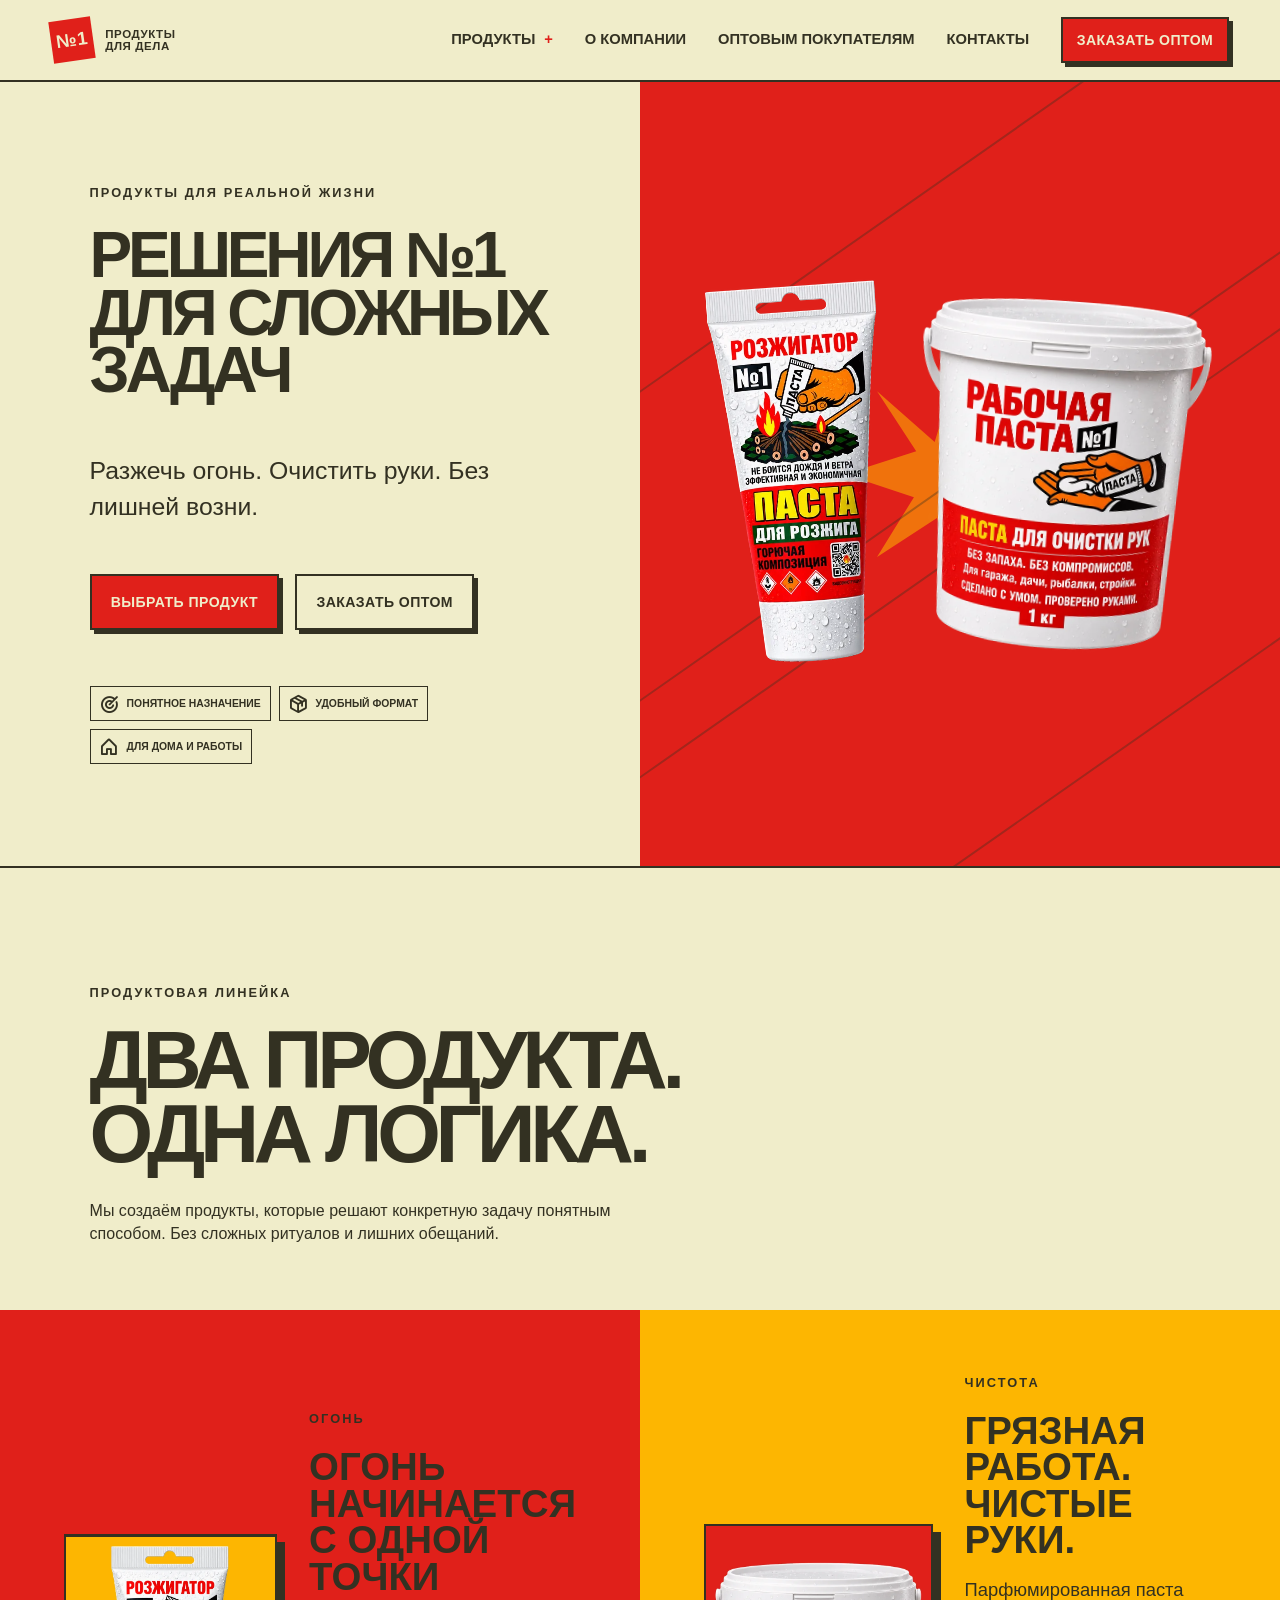
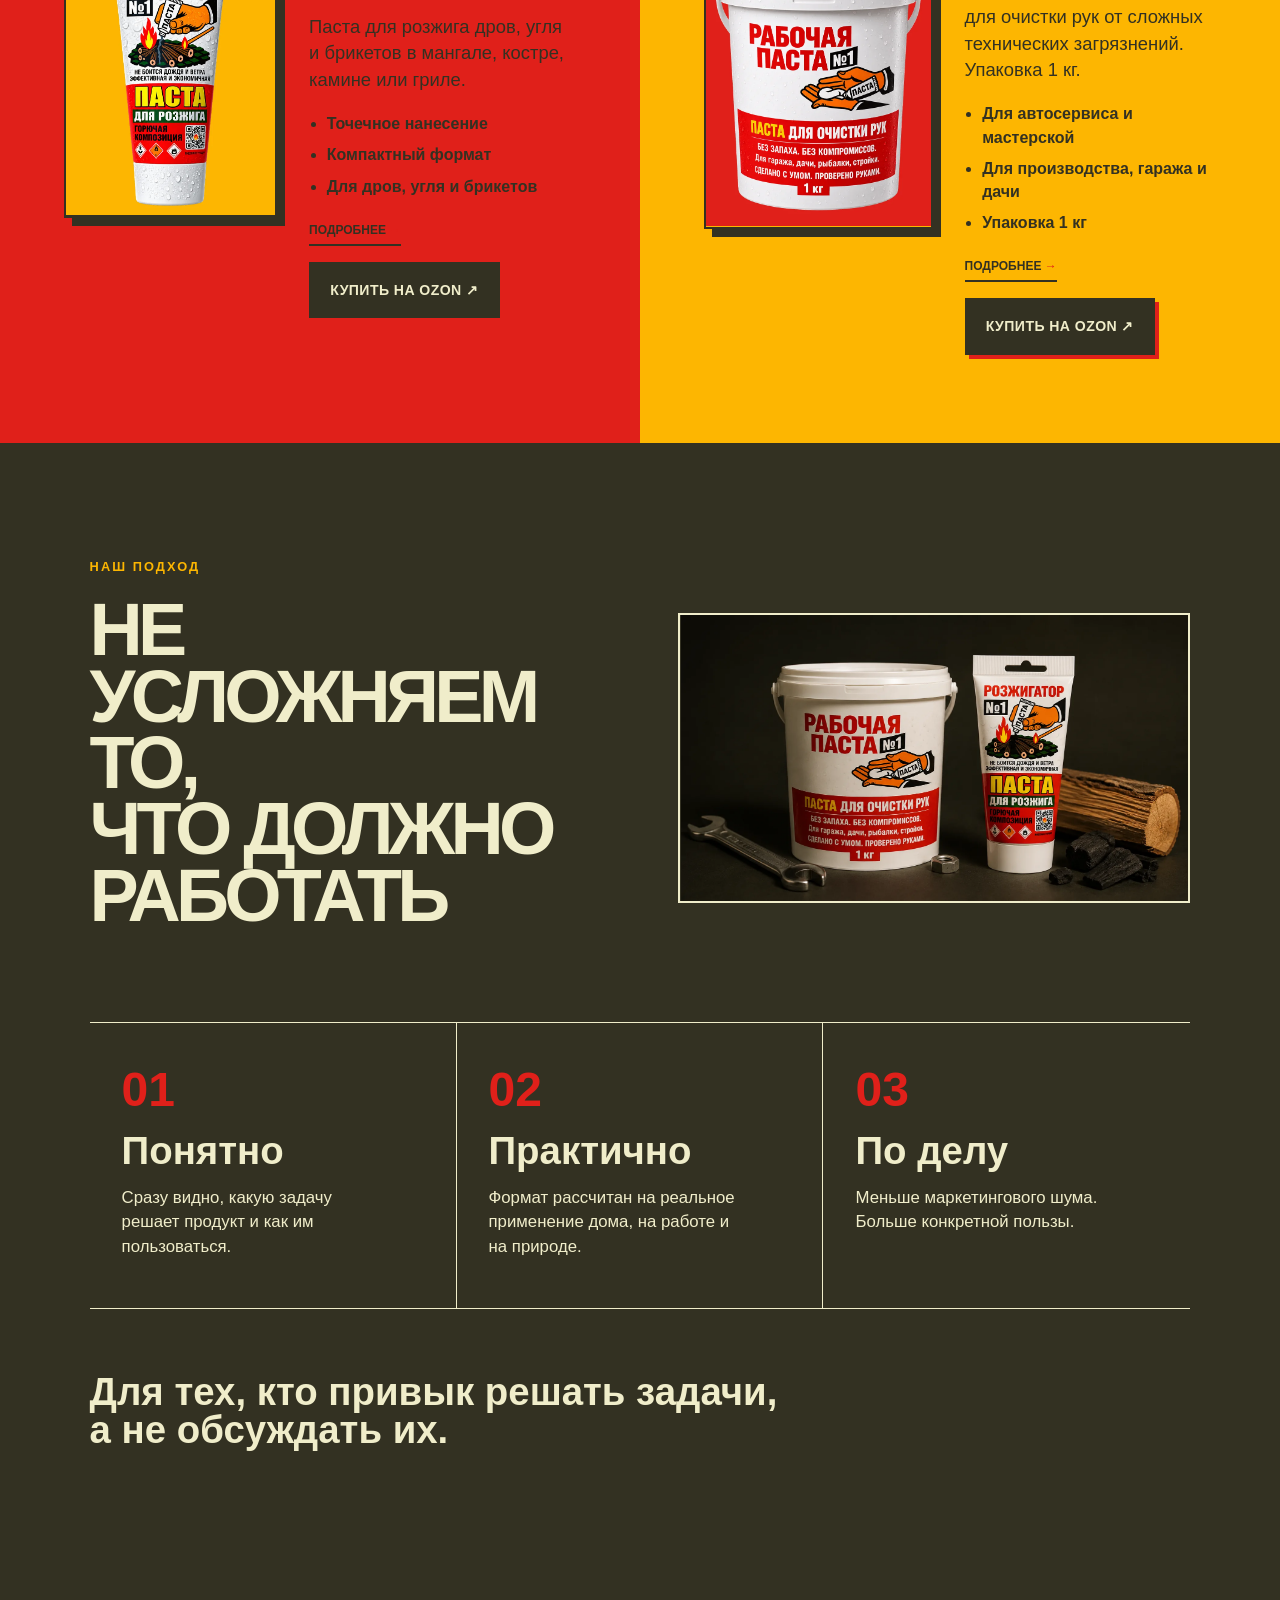
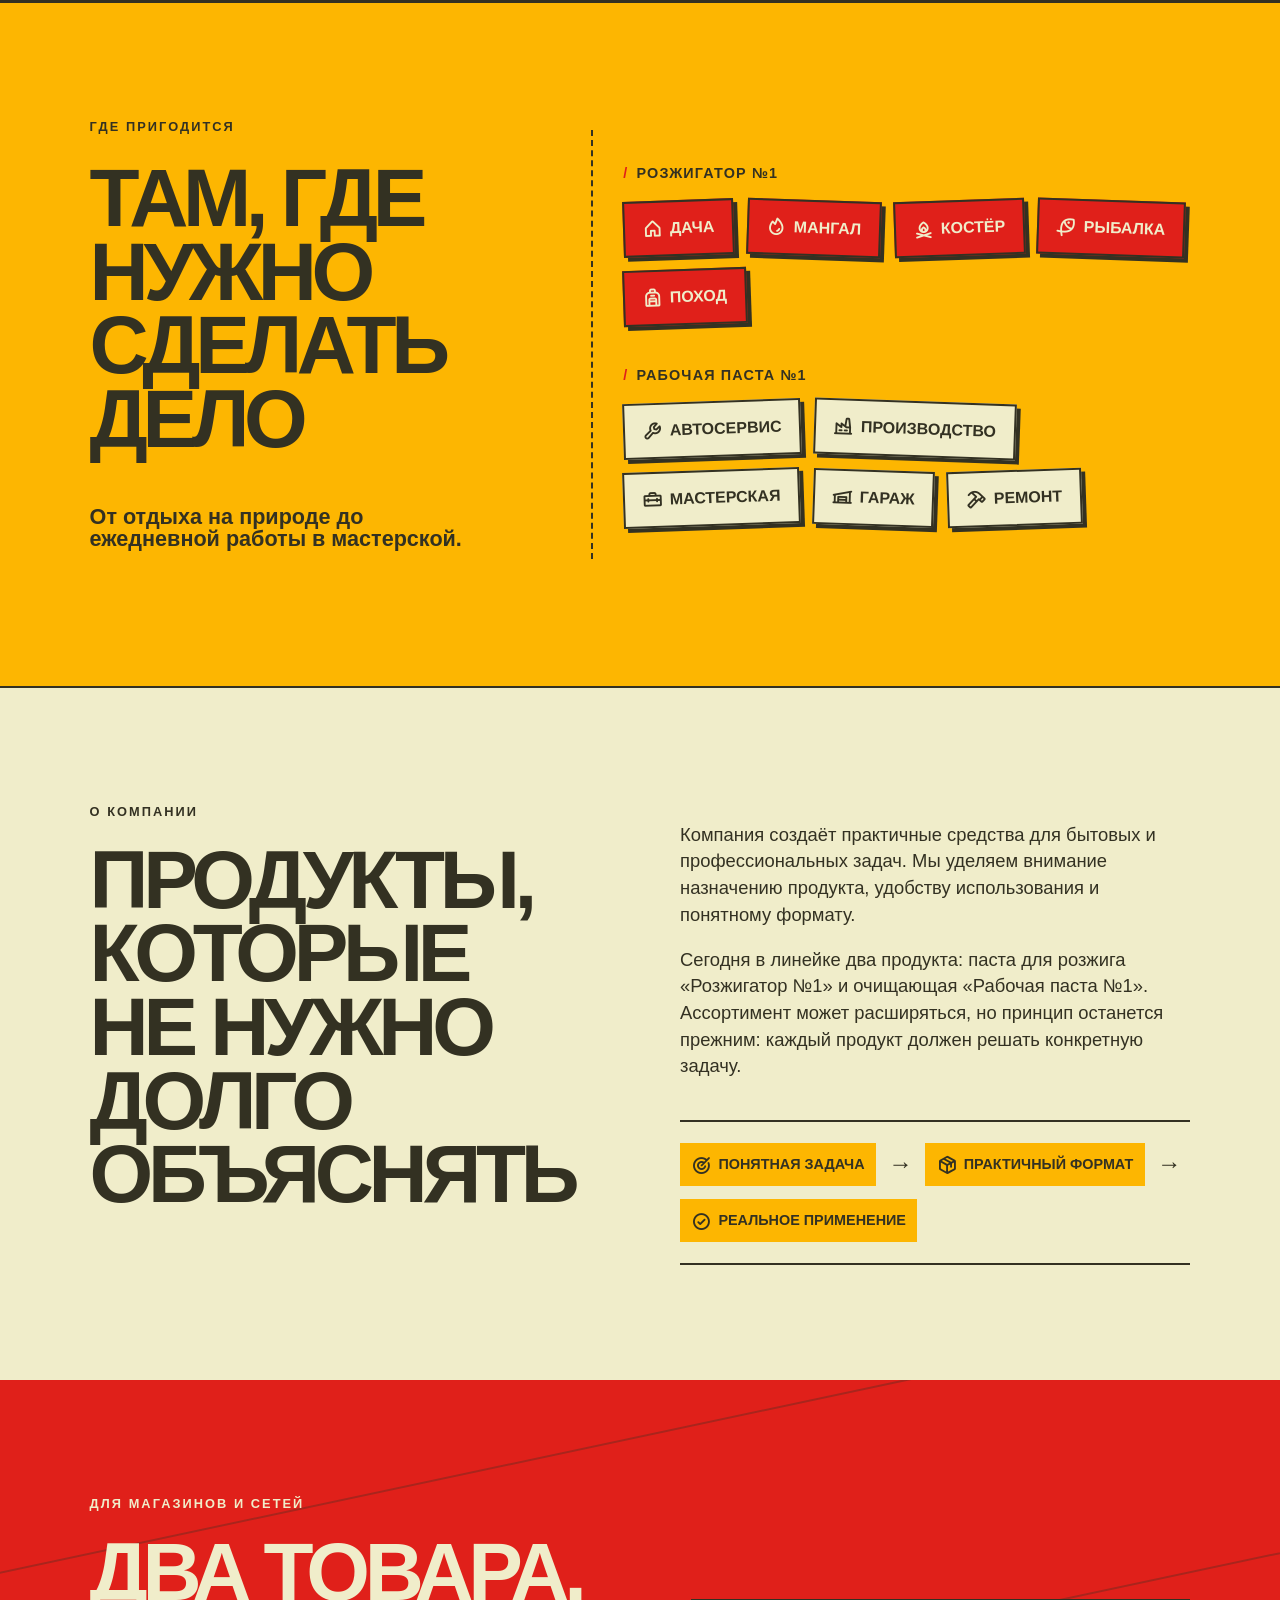
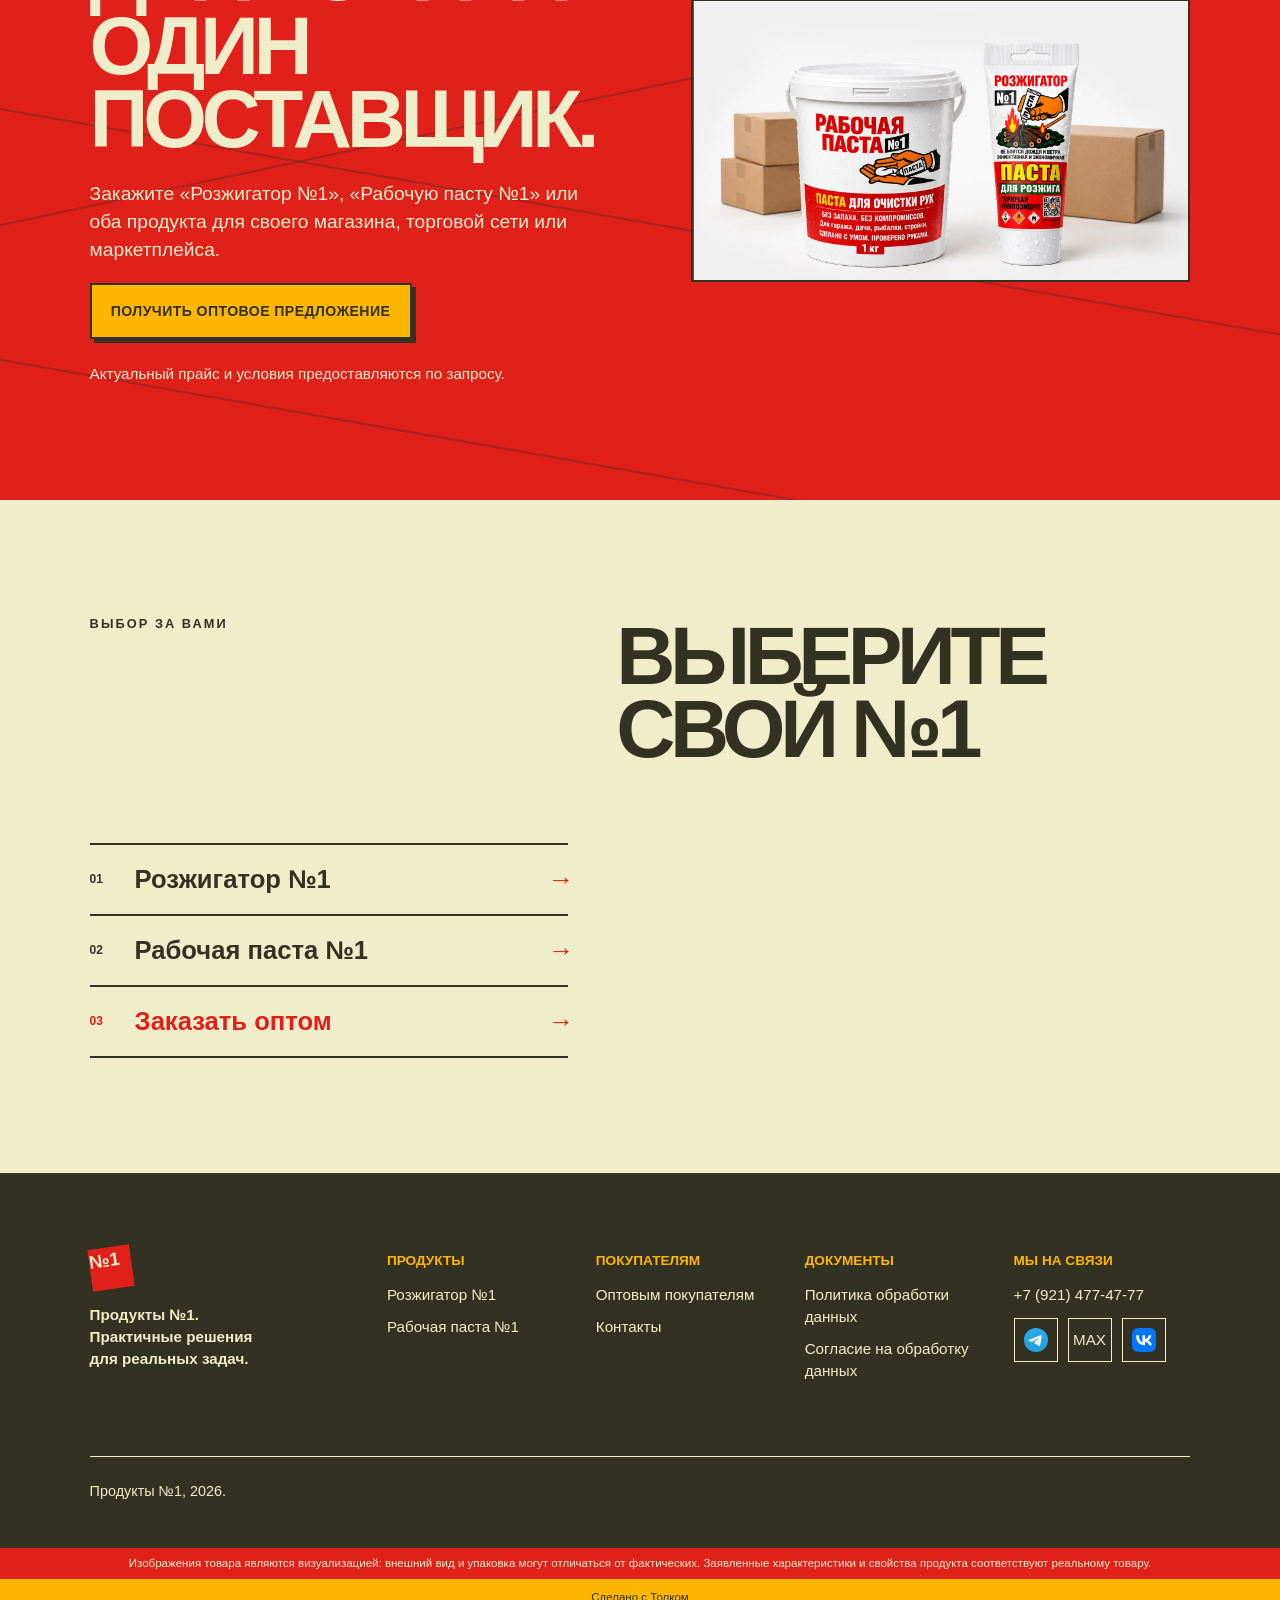
==== commit f048b288: "Обновить инструкции и адаптивные изображения" ====
--- a/index.html
+++ b/index.html
@@ -8,12 +8,12 @@
   <meta name="description" content="«Розжигатор №1» для дров и угля и «Рабочая паста №1» для очистки рук от технических загрязнений. Купить на Ozon или запросить оптовые условия.">
   <!-- Canonical URL проекта на GitHub Pages -->
   <link rel="canonical" href="https://gevget.github.io/vad/">
-  <meta property="og:type" content="website"><meta property="og:site_name" content="Продукты №1"><meta property="og:locale" content="ru_RU"><meta property="og:title" content="Продукты №1 — Розжигатор и Рабочая паста"><meta property="og:description" content="Практичные решения для реальных задач."><meta property="og:url" content="https://gevget.github.io/vad/"><meta property="og:image" content="https://gevget.github.io/vad/assets/images/social/og-home.svg">
+  <meta property="og:type" content="website"><meta property="og:site_name" content="Продукты №1"><meta property="og:locale" content="ru_RU"><meta property="og:title" content="Продукты №1 — Розжигатор и Рабочая паста"><meta property="og:description" content="Практичные решения для розжига и очистки рук для дома, дачи, гаража и работы."><meta property="og:url" content="https://gevget.github.io/vad/"><meta property="og:image" content="https://gevget.github.io/vad/assets/images/social/og-home.svg"><meta property="og:image:width" content="1200"><meta property="og:image:height" content="630"><meta property="og:image:alt" content="Продукты №1 — решения для сложных задач">
   <meta name="twitter:card" content="summary_large_image"><meta name="twitter:title" content="Продукты №1 — Розжигатор и Рабочая паста"><meta name="twitter:description" content="Практичные решения для реальных задач."><meta name="twitter:image" content="https://gevget.github.io/vad/assets/images/social/og-home.svg">
   <link rel="icon" href="favicon.svg" type="image/svg+xml"><link rel="manifest" href="site.webmanifest"><link rel="stylesheet" href="assets/css/styles.css"><link rel="stylesheet" href="assets/icons/phosphor/phosphor-bold.css">
   <script type="application/ld+json">{"@context":"https://schema.org","@type":"Organization","name":"Продукты №1","url":"https://gevget.github.io/vad/"}</script>
   <script type="application/ld+json">{"@context":"https://schema.org","@type":"WebSite","name":"Продукты №1","url":"https://gevget.github.io/vad/"}</script>
-<script type="application/ld+json">{"@context":"https://schema.org","@type":"CollectionPage","name":"Продукты №1","url":"https://gevget.github.io/vad/","mainEntity":{"@type":"ItemList","itemListElement":[{"@type":"ListItem","position":1,"url":"https://gevget.github.io/vad/rozzhigator/","name":"Розжигатор №1"},{"@type":"ListItem","position":2,"url":"https://gevget.github.io/vad/rabochaya-pasta/","name":"Рабочая паста №1"}]}}</script></head>
+<script type="application/ld+json">{"@context":"https://schema.org","@type":"CollectionPage","name":"Продукты №1","url":"https://gevget.github.io/vad/","mainEntity":{"@type":"ItemList","itemListElement":[{"@type":"ListItem","position":1,"url":"https://gevget.github.io/vad/rozzhigator/","name":"Розжигатор №1"},{"@type":"ListItem","position":2,"url":"https://gevget.github.io/vad/rabochaya-pasta/","name":"Рабочая паста №1"}]}}</script><meta name="twitter:image:alt" content="Продукты №1 — решения для сложных задач"></head>
 <body>
 <a class="skip-link" href="#main">Перейти к содержимому</a>
 <header class="site-header"><a class="brand" href="" aria-label="Продукты №1 — на главную"><span class="brand-mark">№1</span><span>ПРОДУКТЫ<br>ДЛЯ ДЕЛА</span></a><button class="menu-toggle" aria-expanded="false" aria-controls="primary-nav">Меню</button><nav id="primary-nav" class="primary-nav" aria-label="Основная навигация"><div class="nav-products"><button class="products-toggle" aria-expanded="false" aria-controls="products-menu">Продукты <span>+</span></button><div id="products-menu" class="products-menu"><a href="rozzhigator/">Розжигатор №1</a><a href="rabochaya-pasta/">Рабочая паста №1</a></div></div><a href="#about">О компании</a><a href="opt/">Оптовым покупателям</a><a href="contacts/">Контакты</a><a class="button button-small" href="opt/#wholesale-form">Заказать оптом</a></nav></header>
@@ -26,5 +26,5 @@
 <section class="wholesale section-pad"><div class="wholesale-copy"><p class="eyebrow">ДЛЯ МАГАЗИНОВ И СЕТЕЙ</p><h2>ДВА ТОВАРА.<br>ОДИН ПОСТАВЩИК.</h2><p>Закажите «Розжигатор №1», «Рабочую пасту №1» или оба продукта для своего магазина, торговой сети или маркетплейса.</p><a class="button button-yellow" href="opt/#wholesale-form">Получить оптовое предложение</a><small>Актуальный прайс и условия предоставляются по запросу.</small></div><figure class="wholesale-media"><img loading="lazy" decoding="async" src="assets/images/products/wholesale-products.webp" alt="Розжигатор №1 и Рабочая паста №1 для оптовой поставки" width="1680" height="945"></figure></section>
 <section class="final-cta section-pad"><p class="eyebrow">ВЫБОР ЗА ВАМИ</p><h2>ВЫБЕРИТЕ<br>СВОЙ №1</h2><div class="final-links"><a href="rozzhigator/"><span>01</span>Розжигатор №1 <b>→</b></a><a href="rabochaya-pasta/"><span>02</span>Рабочая паста №1 <b>→</b></a><a class="red-link" href="opt/#wholesale-form"><span>03</span>Заказать оптом <b>→</b></a></div></section>
 </main>
-<footer class="site-footer"><div class="footer-brand"><span class="brand-mark">№1</span><p>Продукты №1.<br>Практичные решения<br>для реальных задач.</p></div><div><h3>Продукты</h3><a href="rozzhigator/">Розжигатор №1</a><a href="rabochaya-pasta/">Рабочая паста №1</a></div><div><h3>Покупателям</h3><a href="opt/">Оптовым покупателям</a><a href="contacts/">Контакты</a></div><div><h3>Документы</h3><a href="privacy/">Политика обработки данных</a><a href="consent/">Согласие на обработку данных</a></div><div><h3>Мы на связи</h3><a class="footer-phone" href="tel:+79214774777">+7 (921) 477-47-77</a><div class="footer-socials"><!-- PLACEHOLDER: заменить на подтверждённые контактные данные --><a class="footer-social-link" href="https://t.me/Airapetian_Vadim" target="_blank" rel="noopener noreferrer" aria-label="Telegram @Airapetian_Vadim"><img src="assets/icons/brands/telegram.svg" alt="" width="24" height="24"></a><a class="footer-social-link" href="https://max.ru/join/h308RtB3o9O3E5S8RD9xw1-KrrHeEQucvA1G_etLBjs" target="_blank" rel="noopener noreferrer" aria-label="Открыть MAX">MAX</a><!-- PLACEHOLDER: заменить на подтверждённые контактные данные --><a class="footer-social-link" href="https://vk.ru/club238262945" target="_blank" rel="noopener noreferrer" aria-label="ВКонтакте — клуб 238262945"><img src="assets/icons/brands/vk.svg" alt="" width="24" height="24"></a></div></div><p class="copyright">Продукты №1, 2026.</p></footer>
+<footer class="site-footer"><div class="footer-brand"><span class="brand-mark">№1</span><p>Продукты №1.<br>Практичные решения<br>для реальных задач.</p></div><div><h3>Продукты</h3><a href="rozzhigator/">Розжигатор №1</a><a href="rabochaya-pasta/">Рабочая паста №1</a></div><div><h3>Покупателям</h3><a href="opt/">Оптовым покупателям</a><a href="contacts/">Контакты</a></div><div><h3>Документы</h3><a href="privacy/">Политика обработки данных</a><a href="consent/">Согласие на обработку данных</a></div><div><h3>Мы на связи</h3><a class="footer-phone" href="tel:+79214774777">+7 (921) 477-47-77</a><div class="footer-socials"><!-- PLACEHOLDER: заменить на подтверждённые контактные данные --><a class="footer-social-link" href="https://t.me/Airapetian_Vadim" target="_blank" rel="noopener noreferrer" aria-label="Telegram @Airapetian_Vadim"><img src="assets/icons/brands/telegram.svg" alt="" width="24" height="24"></a><a class="footer-social-link" href="https://max.ru/join/h308RtB3o9O3E5S8RD9xw1-KrrHeEQucvA1G_etLBjs" target="_blank" rel="noopener noreferrer" aria-label="Открыть MAX">MAX</a><!-- PLACEHOLDER: заменить на подтверждённые контактные данные --><a class="footer-social-link" href="https://vk.ru/club238262945" target="_blank" rel="noopener noreferrer" aria-label="ВКонтакте — клуб 238262945"><img src="assets/icons/brands/vk.svg" alt="" width="24" height="24"></a></div></div><p class="copyright">Продукты №1, 2026.</p></footer><div class="footer-disclaimer" role="note">Изображения товара являются визуализацией: внешний вид и упаковка могут отличаться от фактических. Заявленные характеристики и свойства продукта соответствуют реальному товару.</div><div class="footer-credit"><a href="https://tolk-usite.com/" target="_blank" rel="noopener noreferrer">Сделано с Толком</a></div>
 <script src="assets/js/main.js" defer></script></body></html>
--- a/assets/css/styles.css
+++ b/assets/css/styles.css
@@ -5,7 +5,7 @@
 .primary-nav{font-size:.92rem}.button{font-size:.88rem;min-height:44px}.eyebrow{font-size:.8rem}.product-info>p:not(.eyebrow),.about-copy{font-size:1.15rem}.product ul{font-size:1rem}.principle-list p{font-size:1.05rem;max-width:28ch}.site-footer{font-size:.95rem}.site-footer h3{font-size:.85rem}.copyright{font-size:.9rem}
 .hero h1{font-size:clamp(2.8rem,5vw,5.4rem)}.poster-panel strong{font-size:0}.fire-panel strong:after{content:"✦";font-size:clamp(7rem,13vw,12rem)}.clean-panel strong:after{content:"◇";font-size:clamp(7rem,13vw,12rem)}.poster-panel small{font-size:0}.poster-panel small:after{content:"TODO: заменить фото упаковки";font-size:.68rem}
 .product-art:before{content:"✦";display:grid;place-items:center;width:42px;height:42px;border:2px solid var(--black);font-size:1.5rem;background:var(--yellow)}.product-clean .product-art:before{content:"◇";background:var(--cream)}.scenario:before{display:inline-block;margin-right:.55rem;font-size:1.05rem;line-height:0}.scenario.fire:before{content:"↗"}.scenario.work:before{content:"✚"}.scenario-group>b:before{content:"/";color:var(--red);margin-right:.5rem}.wholesale-diagram strong:before{content:"✦  ◇";display:block;color:var(--red);font-size:1rem;letter-spacing:.4rem;margin-bottom:.7rem}.wholesale-diagram span:before{content:"→ ";color:var(--yellow)}
-.product-art{background-color:var(--black);background-position:center;background-size:cover;background-repeat:no-repeat}.product-fire .product-art{background-image:linear-gradient(rgba(51,49,34,.08),rgba(51,49,34,.08)),url('../images/products/rozzhigator-card.jpg')}.product-clean .product-art{background-image:linear-gradient(rgba(51,49,34,.08),rgba(51,49,34,.08)),url('../images/products/rabochaya-pasta-card.webp')}.product-art:before{background:var(--cream);opacity:.95}.product-art>span{background:var(--cream);padding:.35rem;align-self:flex-start;font-weight:900;font-size:.7rem;position:relative;z-index:1}.product-fire .product-art>span{background:var(--yellow)}.product-art b{display:none}
+.product-art{background-color:var(--black);background-position:center;background-size:cover;background-repeat:no-repeat}.product-fire .product-art{background-image:linear-gradient(rgba(51,49,34,.08),rgba(51,49,34,.08)),url('../images/products/rozzhigator-card.webp')}.product-clean .product-art{background-image:linear-gradient(rgba(51,49,34,.08),rgba(51,49,34,.08)),url('../images/products/rabochaya-pasta-card.webp')}.product-art:before{background:var(--cream);opacity:.95}.product-art>span{background:var(--cream);padding:.35rem;align-self:flex-start;font-weight:900;font-size:.7rem;position:relative;z-index:1}.product-fire .product-art>span{background:var(--yellow)}.product-art b{display:none}
 .scenarios{display:grid;grid-template-columns:.8fr 1.2fr;gap:clamp(3rem,8vw,8rem)}.scenario-heading{display:flex;flex-direction:column;justify-content:center}.scenario-heading .closing-line{font-size:1.35rem}.scenario-map{display:grid;gap:2.5rem;align-content:center;position:relative;margin:0}.scenario-map:before{content:"";position:absolute;left:0;top:12px;bottom:12px;border-left:2px dashed var(--black)}.scenario-group{padding-left:2rem}.scenario-group>b{display:block;font-size:.9rem;letter-spacing:.08em;margin-bottom:1rem}.scenario-group>div{display:flex;flex-wrap:wrap;gap:.8rem}.scenario{min-height:44px;padding:.9rem 1.1rem}.about-copy{max-width:600px}.logic-diagram{border-top:var(--line);border-bottom:var(--line);margin-top:2.5rem;padding:1.3rem 0;display:flex;align-items:center;gap:.8rem;flex-wrap:wrap;font-size:.9rem;font-weight:900;text-transform:uppercase}.logic-diagram span{background:var(--yellow);padding:.7rem}.logic-diagram i{font-style:normal;font-size:1.5rem}.wholesale{display:grid;grid-template-columns:1fr 1fr;gap:clamp(3rem,8vw,8rem);align-items:center}.wholesale-copy>p:not(.eyebrow){font-size:1.2rem}.wholesale small{font-size:.95rem}.wholesale-diagram{border:2px solid var(--cream);padding:clamp(2rem,4vw,4rem);position:relative}.wholesale-diagram:before{content:"";position:absolute;left:50%;top:0;bottom:0;border-left:1px dashed var(--cream)}.wholesale-diagram strong{display:block;background:var(--yellow);color:var(--black);padding:1.2rem;font-size:clamp(1.5rem,3vw,2.6rem);line-height:.95;position:relative;z-index:1;box-shadow:6px 6px 0 var(--black)}.wholesale-diagram em{color:var(--red);font-style:normal}.wholesale-diagram>div{display:grid;grid-template-columns:1fr 1fr;gap:1rem;margin-top:2rem;position:relative}.wholesale-diagram span{border-top:2px solid var(--cream);padding-top:1rem;font-weight:900;font-size:1rem}.final-links a{min-height:64px;transition:padding .2s,background .2s}.final-links a:hover{padding-left:1rem;background:rgba(224,32,26,.08)}
 @media(max-width:850px){.scenarios,.wholesale{grid-template-columns:1fr;gap:3rem}.scenario-map{margin-top:0}.wholesale-diagram{max-width:650px}.site-footer{font-size:1rem}}
 @media(max-width:520px){.product-info>p:not(.eyebrow),.about-copy{font-size:1rem}.principle-list p{font-size:1rem}.scenario-map{gap:2rem}.wholesale-diagram>div{grid-template-columns:1fr}.logic-diagram{font-size:.8rem}.site-footer{font-size:1rem}}
@@ -30,3 +30,7 @@
 .wp-steps .wp-icon{font-size:40px;}.scenario-grid .wp-icon{font-size:40px;}.opt-icon--lg{font-size:44px;}.opt-icon--poster{font-size:56px;}
 
 .micro-labels span,.scenario{display:inline-flex;align-items:center;gap:.45rem}.micro-labels .icon,.scenario .icon,.logic-diagram .icon{width:20px;height:20px;font-size:20px}.scenario:before{display:none}.logic-diagram span{display:inline-flex;align-items:center;gap:.45rem}
+
+.error-page{background:var(--cream);min-height:100vh}.error-page main{min-height:calc(100vh - 82px);padding:clamp(4rem,10vw,10rem) clamp(1rem,7vw,7rem);text-align:left}.error-page main>p:not(.eyebrow){max-width:34rem;font-size:1.2rem}.error-actions{display:flex;gap:1rem;flex-wrap:wrap;margin-top:2rem}.error-page .primary-nav{display:flex}@media(max-width:850px){.error-page .primary-nav{display:none}.error-page main{min-height:calc(100vh - 72px)}}
+
+.footer-disclaimer{width:100%;box-sizing:border-box;background:var(--red);color:var(--cream);padding:8px 20px;text-align:center;font-size:.72rem;line-height:1.3}.footer-credit{width:100%;height:36px;box-sizing:border-box;display:flex;align-items:center;justify-content:center;background:var(--yellow);color:var(--black);font-size:.72rem}.footer-credit a{text-decoration:underline;text-underline-offset:3px;transition:opacity .2s,color .2s}.footer-credit a:hover,.footer-credit a:focus-visible{opacity:.72;color:var(--red)}@media(max-width:520px){.footer-disclaimer{padding:8px 12px;font-size:.65rem}.footer-credit{height:36px;font-size:.68rem}}
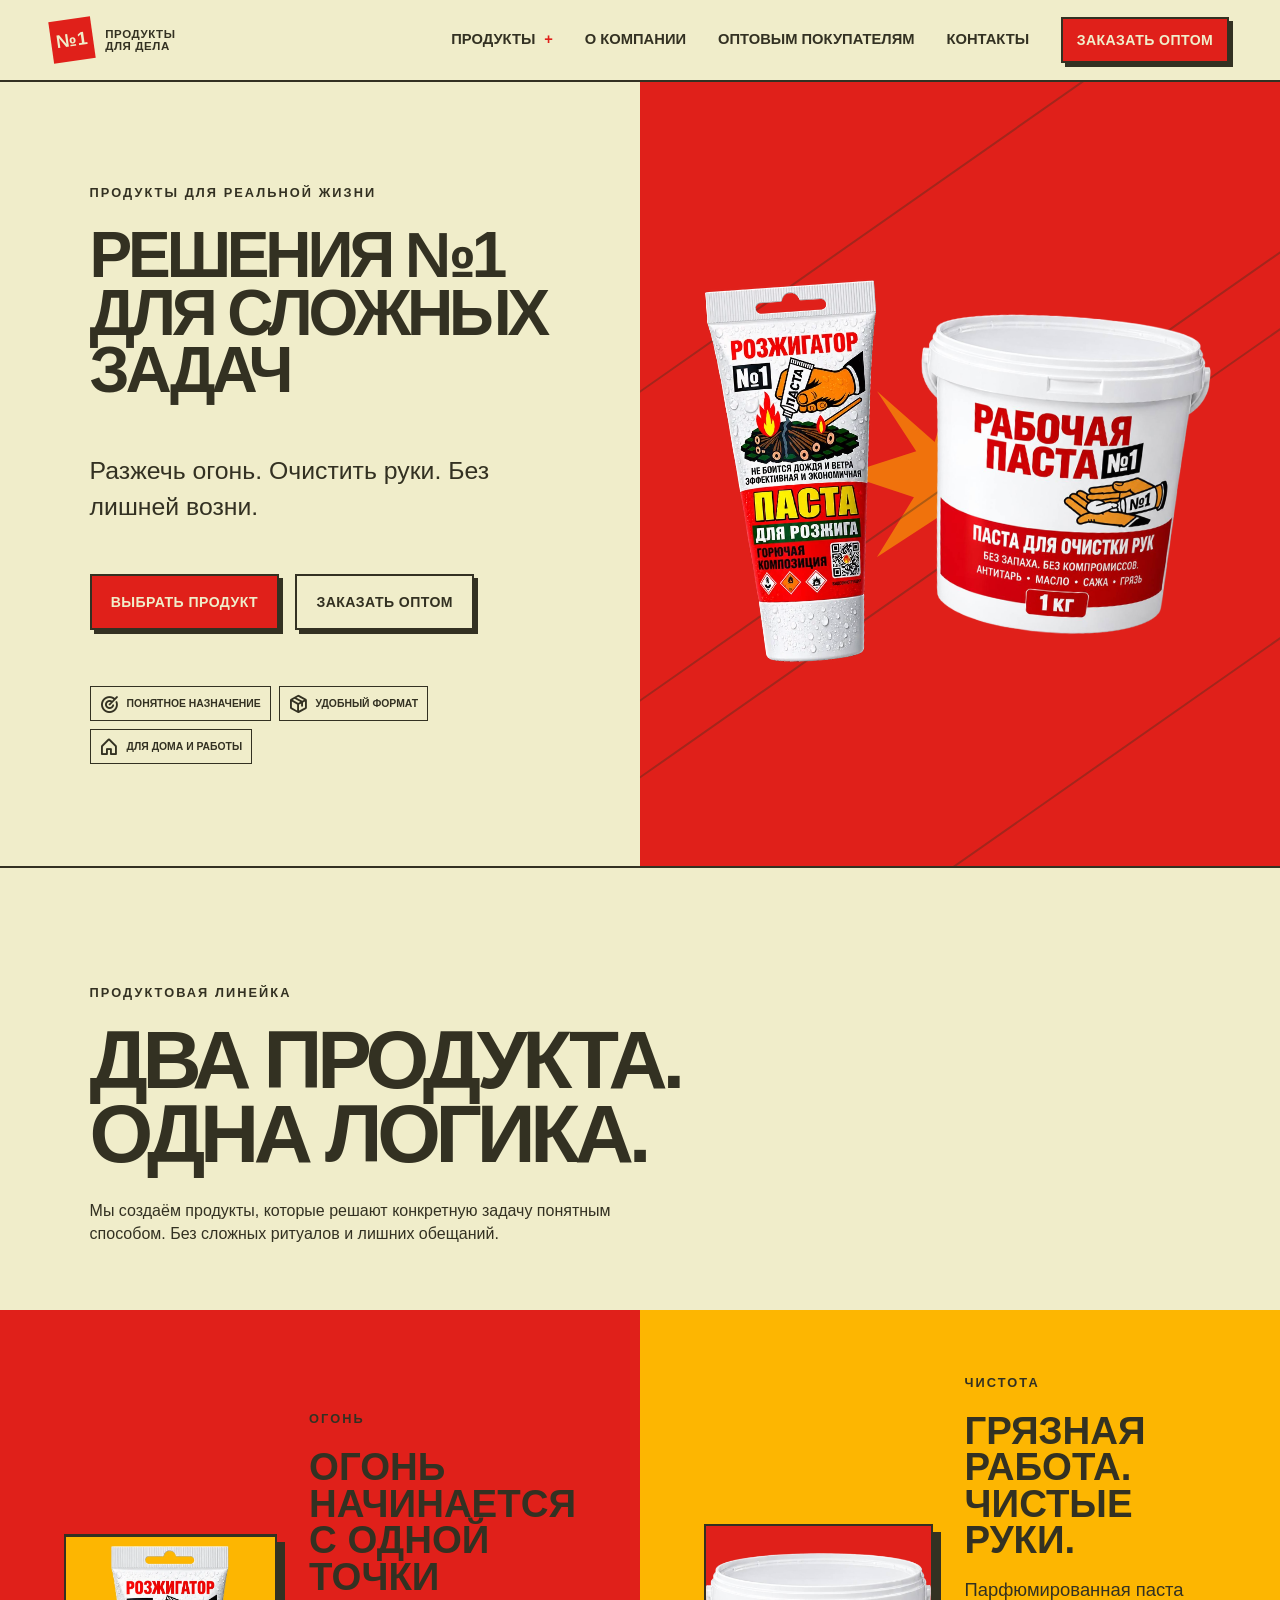
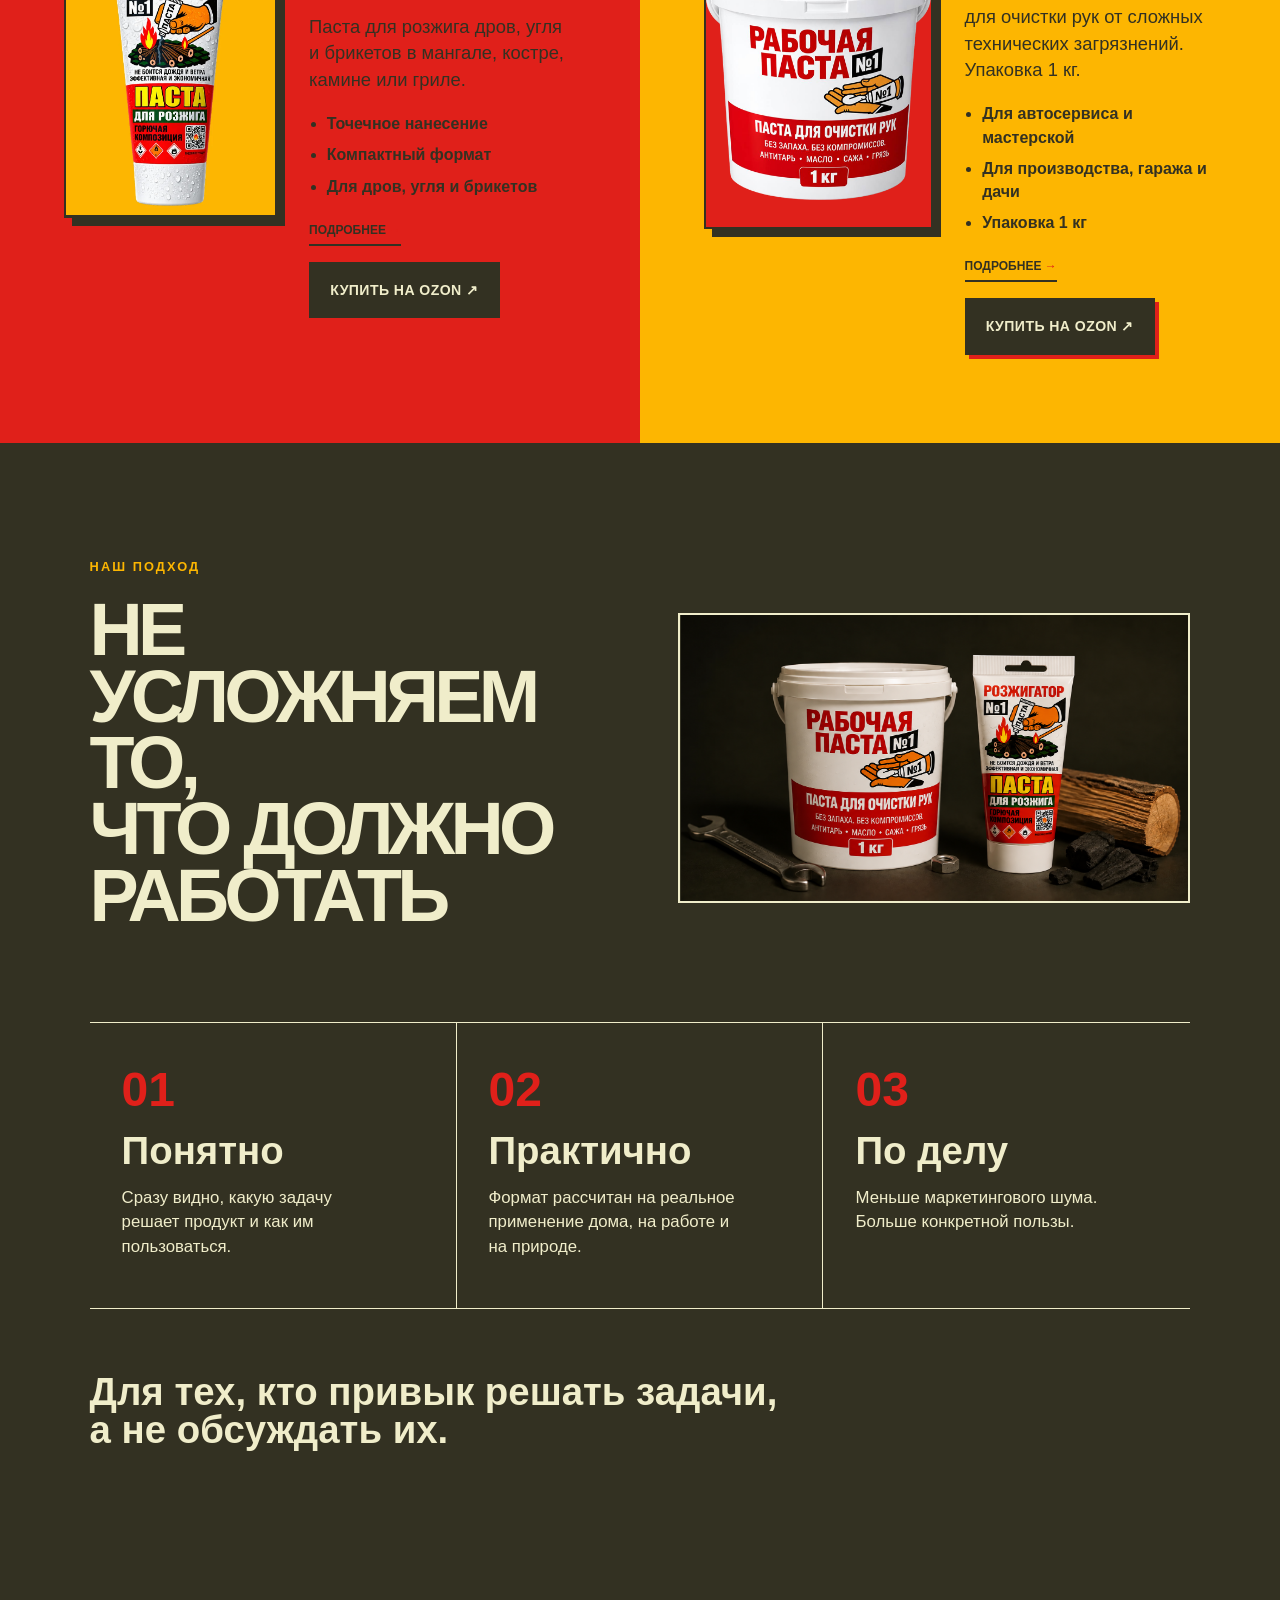
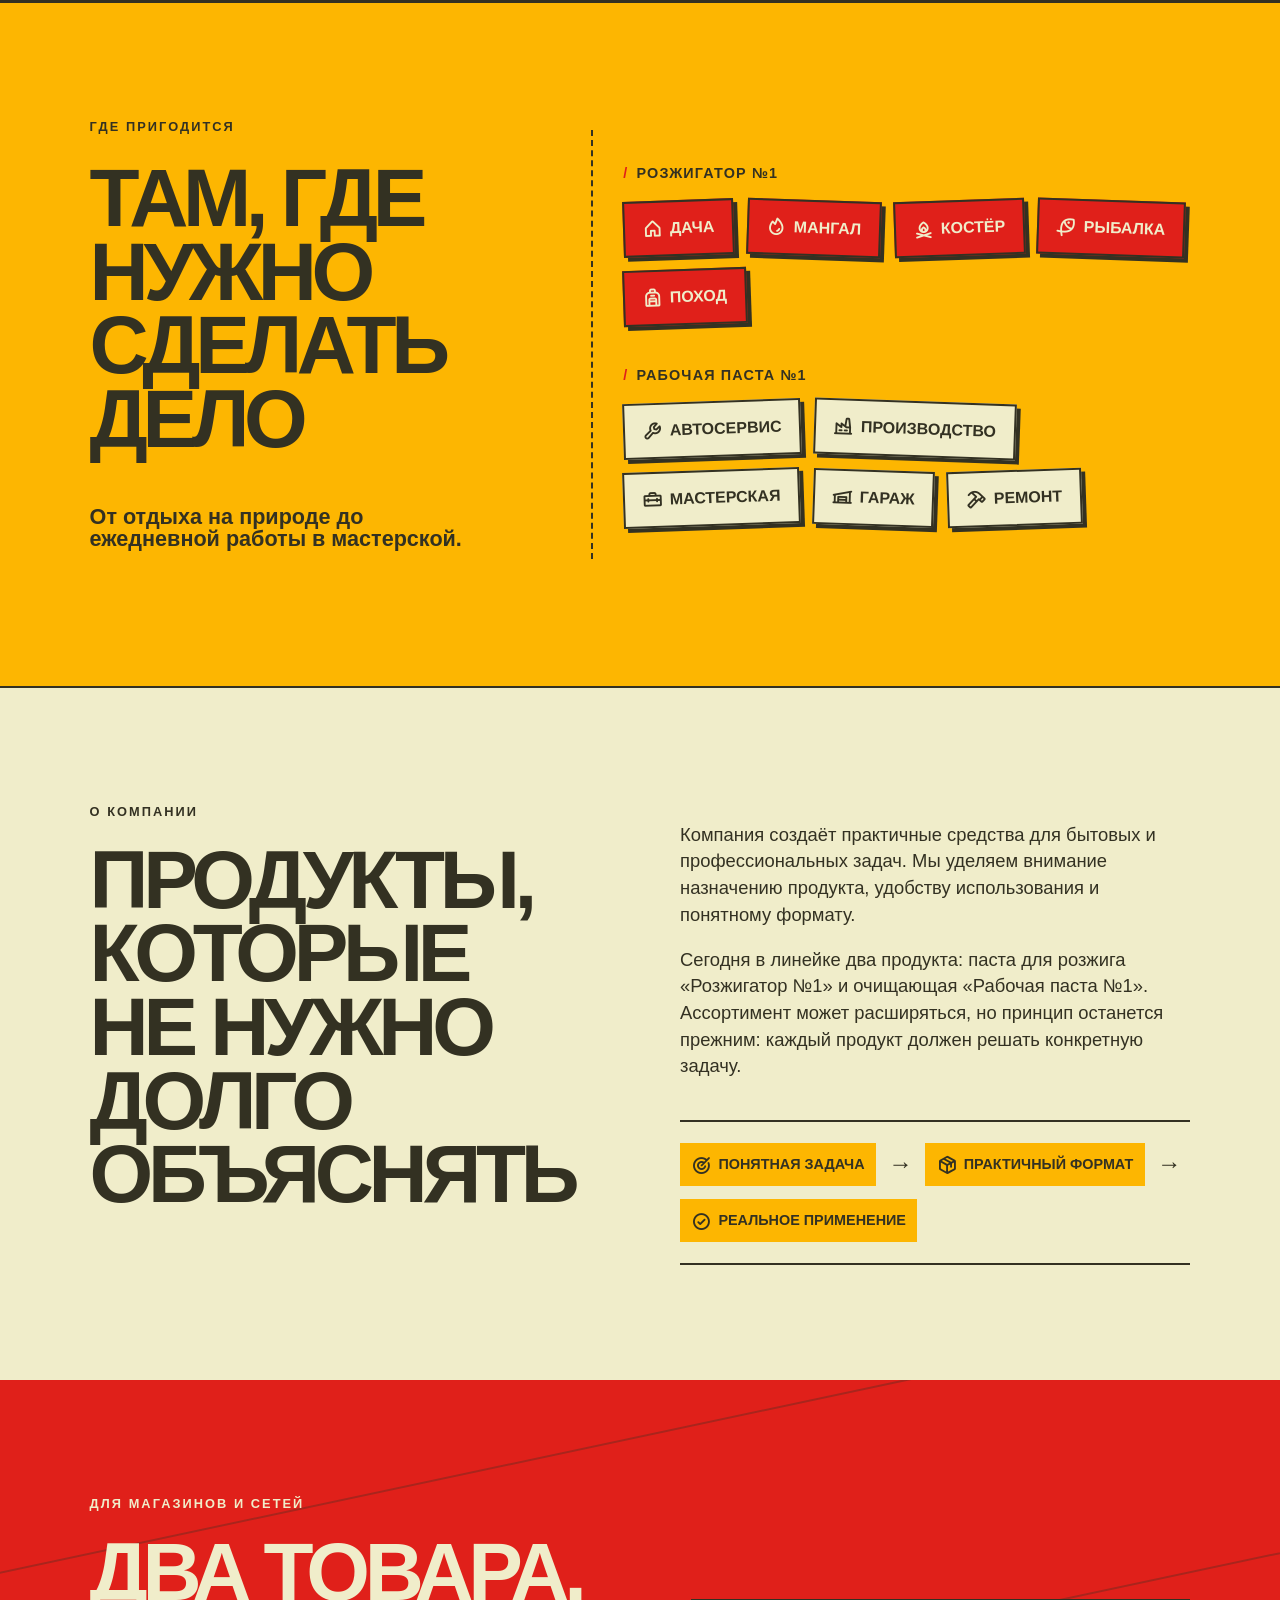
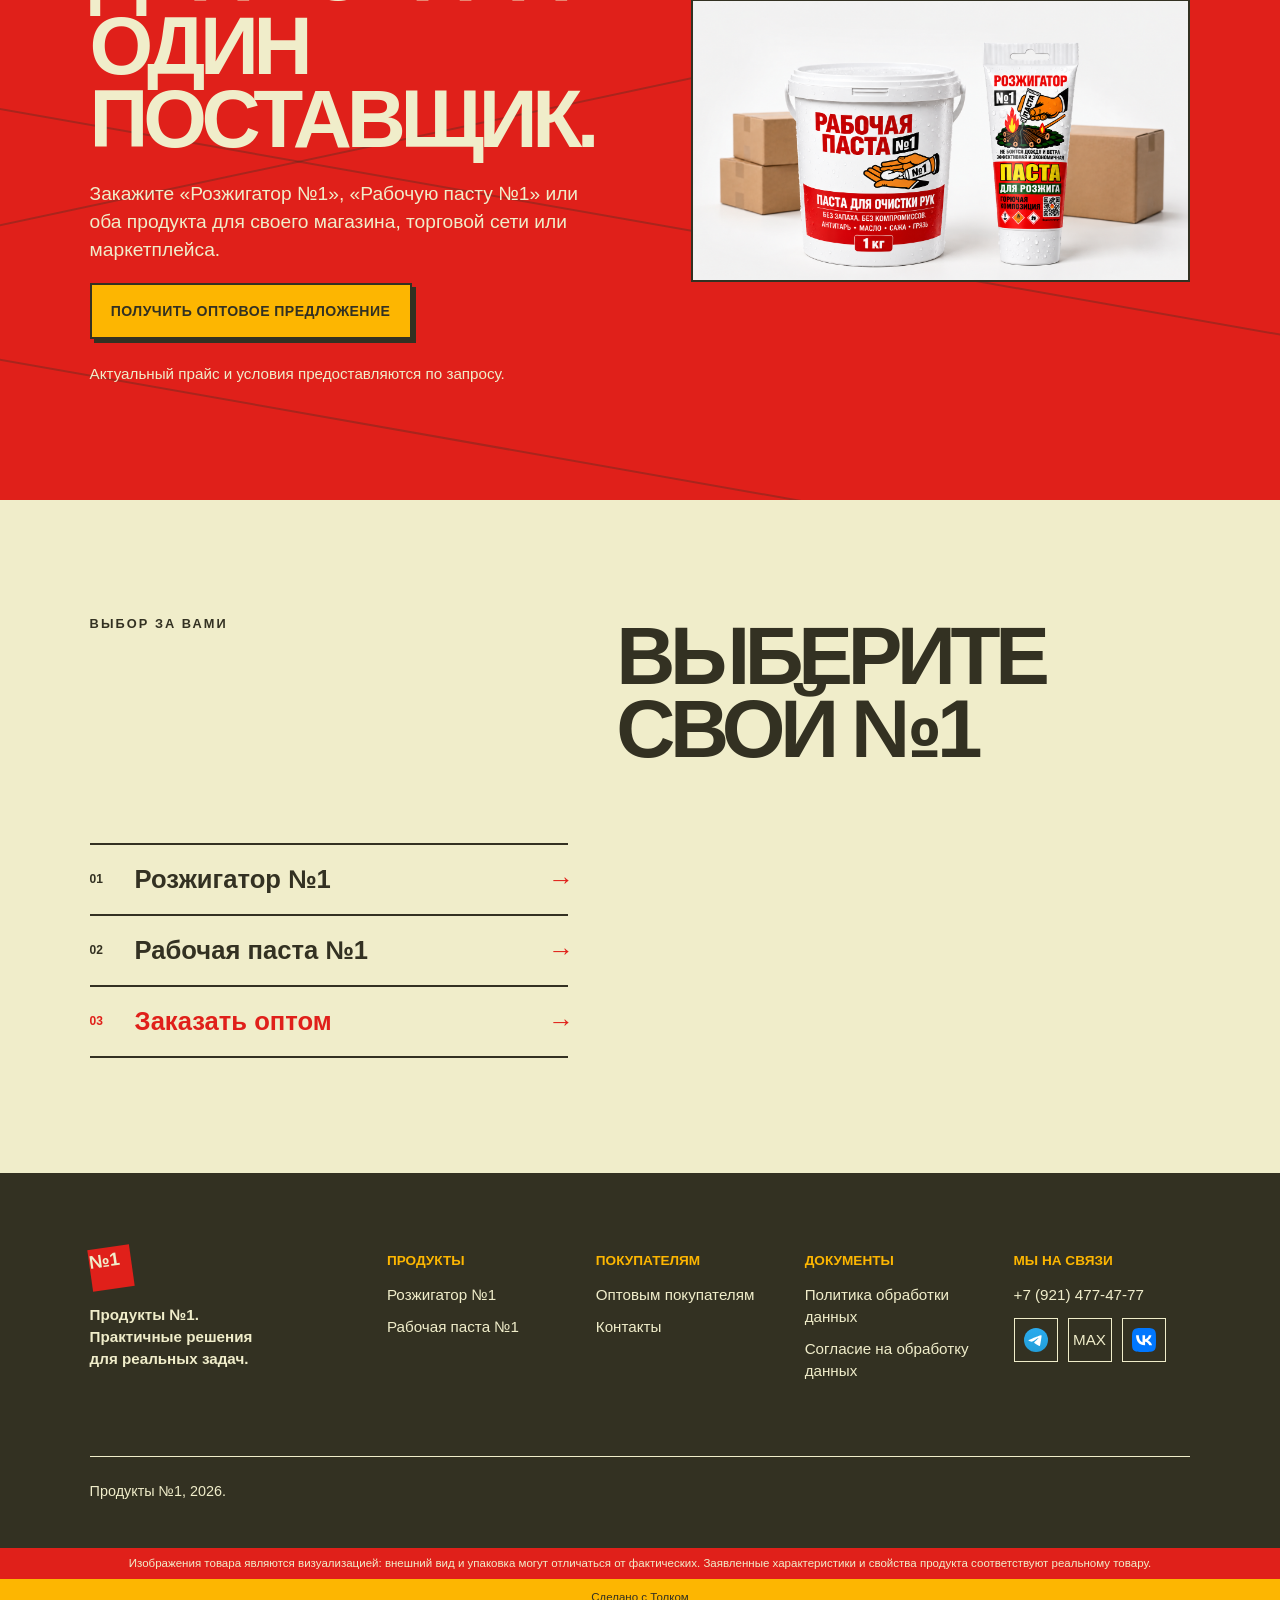
==== commit cf67c2af: "Обновить страницы и изображения продуктов" ====
--- a/index.html
+++ b/index.html
@@ -18,12 +18,12 @@
 <a class="skip-link" href="#main">Перейти к содержимому</a>
 <header class="site-header"><a class="brand" href="" aria-label="Продукты №1 — на главную"><span class="brand-mark">№1</span><span>ПРОДУКТЫ<br>ДЛЯ ДЕЛА</span></a><button class="menu-toggle" aria-expanded="false" aria-controls="primary-nav">Меню</button><nav id="primary-nav" class="primary-nav" aria-label="Основная навигация"><div class="nav-products"><button class="products-toggle" aria-expanded="false" aria-controls="products-menu">Продукты <span>+</span></button><div id="products-menu" class="products-menu"><a href="rozzhigator/">Розжигатор №1</a><a href="rabochaya-pasta/">Рабочая паста №1</a></div></div><a href="#about">О компании</a><a href="opt/">Оптовым покупателям</a><a href="contacts/">Контакты</a><a class="button button-small" href="opt/#wholesale-form">Заказать оптом</a></nav></header>
 <main id="main">
-<section class="hero section-grid"><div class="hero-copy"><p class="eyebrow">ПРОДУКТЫ ДЛЯ РЕАЛЬНОЙ ЖИЗНИ</p><h1>РЕШЕНИЯ №1<br>ДЛЯ СЛОЖНЫХ ЗАДАЧ</h1><p class="lead">Разжечь огонь. Очистить руки. Без лишней возни.</p><div class="actions"><a class="button" href="#products">Выбрать продукт</a><a class="button button-outline" href="opt/#wholesale-form">Заказать оптом</a></div><div class="micro-labels"><span><i class="icon icon--sm ph-bold ph-target" aria-hidden="true"></i>Понятное назначение</span><span><i class="icon icon--sm ph-bold ph-package" aria-hidden="true"></i>Удобный формат</span><span><i class="icon icon--sm ph-bold ph-house" aria-hidden="true"></i>Для дома и работы</span></div></div><div class="hero-poster hero-products" aria-label="Розжигатор №1 и Рабочая паста №1"><div class="burst" aria-hidden="true"></div><img class="hero-product hero-product--fire" src="assets/images/products/rozzhigator-hero.webp" alt="Упаковка Розжигатора №1" width="327" height="728"><img class="hero-product hero-product--clean" src="assets/images/products/rabochaya-pasta-hero.webp" alt="Упаковка Рабочей пасты №1" width="595" height="725"></div></section>
-<section id="products" class="products section-pad"><div class="section-intro"><p class="eyebrow">ПРОДУКТОВАЯ ЛИНЕЙКА</p><h2>ДВА ПРОДУКТА.<br>ОДНА ЛОГИКА.</h2><p>Мы создаём продукты, которые решают конкретную задачу понятным способом. Без сложных ритуалов и лишних обещаний.</p></div><div class="product-split"><article class="product product-fire"><div class="product-art" aria-hidden="true"><span>ОГОНЬ</span><b>№1</b></div><div class="product-info"><p class="eyebrow">ОГОНЬ</p><h3>ОГОНЬ НАЧИНАЕТСЯ<br>С ОДНОЙ ТОЧКИ</h3><p>Паста для розжига дров, угля и брикетов в мангале, костре, камине или гриле.</p><ul><li>Точечное нанесение</li><li>Компактный формат</li><li>Для дров, угля и брикетов</li></ul><div class="actions"><a class="text-link" href="rozzhigator/">Подробнее <span>→</span></a><a class="button button-dark" data-ozon="rozzhigator" target="_blank" rel="noopener noreferrer" href="https://www.ozon.ru/product/pasta-dlya-rozzhiga-ognya-rozzhigator-1-2859618023/">Купить на Ozon ↗</a></div></div></article><article class="product product-clean"><div class="product-art" aria-hidden="true"><span>ЧИСТОТА</span><b>№1</b></div><div class="product-info"><p class="eyebrow">ЧИСТОТА</p><h3>ГРЯЗНАЯ РАБОТА.<br>ЧИСТЫЕ РУКИ.</h3><p>Парфюмированная паста для очистки рук от сложных технических загрязнений. Упаковка 1 кг.</p><ul><li>Для автосервиса и мастерской</li><li>Для производства, гаража и дачи</li><li>Упаковка 1 кг</li></ul><div class="actions"><a class="text-link" href="rabochaya-pasta/">Подробнее <span>→</span></a><a class="button button-dark" data-ozon="rabochaya-pasta" target="_blank" rel="noopener noreferrer" href="https://www.ozon.ru/product/pasta-dlya-ochistki-ruk-rabochaya-pasta-1-parfyumirovannaya-1kg-4406988230/">Купить на Ozon ↗</a></div></div></article></div></section>
-<section class="principles section-pad dark"><div class="principles-top"><div class="section-intro"><p class="eyebrow">НАШ ПОДХОД</p><h2>НЕ УСЛОЖНЯЕМ ТО,<br>ЧТО ДОЛЖНО РАБОТАТЬ</h2></div><figure class="principles-media"><img loading="lazy" decoding="async" src="assets/images/products/products-principles.webp" alt="Рабочая паста №1 и Розжигатор №1" width="1680" height="945"></figure></div><div class="principle-list"><div><b>01</b><h3>Понятно</h3><p>Сразу видно, какую задачу решает продукт и как им пользоваться.</p></div><div><b>02</b><h3>Практично</h3><p>Формат рассчитан на реальное применение дома, на работе и на природе.</p></div><div><b>03</b><h3>По делу</h3><p>Меньше маркетингового шума. Больше конкретной пользы.</p></div></div><p class="closing-line">Для тех, кто привык решать задачи, а не обсуждать их.</p></section>
+<section class="hero section-grid"><div class="hero-copy"><p class="eyebrow">ПРОДУКТЫ ДЛЯ РЕАЛЬНОЙ ЖИЗНИ</p><h1>РЕШЕНИЯ №1<br>ДЛЯ СЛОЖНЫХ ЗАДАЧ</h1><p class="lead">Разжечь огонь. Очистить руки. Без лишней возни.</p><div class="actions"><a class="button" href="#products">Выбрать продукт</a><a class="button button-outline" href="opt/#wholesale-form">Заказать оптом</a></div><div class="micro-labels"><span><i class="icon icon--sm ph-bold ph-target" aria-hidden="true"></i>Понятное назначение</span><span><i class="icon icon--sm ph-bold ph-package" aria-hidden="true"></i>Удобный формат</span><span><i class="icon icon--sm ph-bold ph-house" aria-hidden="true"></i>Для дома и работы</span></div></div><div class="hero-poster hero-products" aria-label="Розжигатор №1 и Рабочая паста №1"><div class="burst" aria-hidden="true"></div><img class="hero-product hero-product--fire" src="assets/images/products/rozzhigator-hero.webp" alt="Упаковка Розжигатора №1" width="327" height="728"><img class="hero-product hero-product--clean" src="assets/images/products/rabochaya-pasta-packaging.webp" alt="Упаковка Рабочей пасты №1" width="829" height="910"></div></section>
+<section id="products" class="products section-pad"><div class="section-intro"><p class="eyebrow">ПРОДУКТОВАЯ ЛИНЕЙКА</p><h2>ДВА ПРОДУКТА.<br>ОДНА ЛОГИКА.</h2><p>Мы создаём продукты, которые решают конкретную задачу понятным способом. Без сложных ритуалов и лишних обещаний.</p></div><div class="product-split"><article class="product product-fire"><div class="product-art" aria-hidden="true"><span>ОГОНЬ</span><b>№1</b></div><div class="product-info"><p class="eyebrow">ОГОНЬ</p><h3>ОГОНЬ НАЧИНАЕТСЯ<br>С ОДНОЙ ТОЧКИ</h3><p>Паста для розжига дров, угля и брикетов в мангале, костре, камине или гриле.</p><ul><li>Точечное нанесение</li><li>Компактный формат</li><li>Для дров, угля и брикетов</li></ul><div class="actions"><a class="text-link" href="rozzhigator/">Подробнее <span>→</span></a><a class="button button-dark" data-ozon="rozzhigator" target="_blank" rel="noopener noreferrer" href="https://ozon.ru/t/7G5TuOY">Купить на Ozon ↗</a></div></div></article><article class="product product-clean"><div class="product-art" aria-hidden="true"><span>ЧИСТОТА</span><b>№1</b></div><div class="product-info"><p class="eyebrow">ЧИСТОТА</p><h3>ГРЯЗНАЯ РАБОТА.<br>ЧИСТЫЕ РУКИ.</h3><p>Парфюмированная паста для очистки рук от сложных технических загрязнений. Упаковка 1 кг.</p><ul><li>Для автосервиса и мастерской</li><li>Для производства, гаража и дачи</li><li>Упаковка 1 кг</li></ul><div class="actions"><a class="text-link" href="rabochaya-pasta/">Подробнее <span>→</span></a><a class="button button-dark" data-ozon="rabochaya-pasta" target="_blank" rel="noopener noreferrer" href="https://ozon.ru/t/NsLq7Ds">Купить на Ozon ↗</a></div></div></article></div></section>
+<section class="principles section-pad dark"><div class="principles-top"><div class="section-intro"><p class="eyebrow">НАШ ПОДХОД</p><h2>НЕ УСЛОЖНЯЕМ ТО,<br>ЧТО ДОЛЖНО РАБОТАТЬ</h2></div><figure class="principles-media"><img loading="lazy" decoding="async" src="assets/images/products/products-principles-updated.webp" alt="Новые упаковки Рабочей пасты №1 и Розжигатора №1" width="1680" height="945"></figure></div><div class="principle-list"><div><b>01</b><h3>Понятно</h3><p>Сразу видно, какую задачу решает продукт и как им пользоваться.</p></div><div><b>02</b><h3>Практично</h3><p>Формат рассчитан на реальное применение дома, на работе и на природе.</p></div><div><b>03</b><h3>По делу</h3><p>Меньше маркетингового шума. Больше конкретной пользы.</p></div></div><p class="closing-line">Для тех, кто привык решать задачи, а не обсуждать их.</p></section>
 <section class="scenarios section-pad"><div class="scenario-heading"><p class="eyebrow">ГДЕ ПРИГОДИТСЯ</p><h2>ТАМ, ГДЕ НУЖНО<br>СДЕЛАТЬ ДЕЛО</h2><p class="closing-line">От отдыха на природе до ежедневной работы в мастерской.</p></div><div class="scenario-map"><div class="scenario-group"><b>РОЗЖИГАТОР №1</b><div><span class="scenario fire"><i class="icon icon--sm ph-bold ph-house" aria-hidden="true"></i>Дача</span><span class="scenario fire"><i class="icon icon--sm ph-bold ph-fire" aria-hidden="true"></i>Мангал</span><span class="scenario fire"><i class="icon icon--sm ph-bold ph-campfire" aria-hidden="true"></i>Костёр</span><span class="scenario fire"><i class="icon icon--sm ph-bold ph-fish-simple" aria-hidden="true"></i>Рыбалка</span><span class="scenario fire"><i class="icon icon--sm ph-bold ph-backpack" aria-hidden="true"></i>Поход</span></div></div><div class="scenario-group"><b>РАБОЧАЯ ПАСТА №1</b><div><span class="scenario work"><i class="icon icon--sm ph-bold ph-wrench" aria-hidden="true"></i>Автосервис</span><span class="scenario work"><i class="icon icon--sm ph-bold ph-factory" aria-hidden="true"></i>Производство</span><span class="scenario work"><i class="icon icon--sm ph-bold ph-toolbox" aria-hidden="true"></i>Мастерская</span><span class="scenario work"><i class="icon icon--sm ph-bold ph-warehouse" aria-hidden="true"></i>Гараж</span><span class="scenario work"><i class="icon icon--sm ph-bold ph-hammer" aria-hidden="true"></i>Ремонт</span></div></div></div></section>
 <section id="about" class="about section-pad"><div><p class="eyebrow">О КОМПАНИИ</p><h2>ПРОДУКТЫ, КОТОРЫЕ<br>НЕ НУЖНО ДОЛГО<br>ОБЪЯСНЯТЬ</h2></div><div class="about-copy"><p>Компания создаёт практичные средства для бытовых и профессиональных задач. Мы уделяем внимание назначению продукта, удобству использования и понятному формату.</p><p>Сегодня в линейке два продукта: паста для розжига «Розжигатор №1» и очищающая «Рабочая паста №1». Ассортимент может расширяться, но принцип останется прежним: каждый продукт должен решать конкретную задачу.</p><!-- TODO: добавить подтверждённые сведения о компании после получения данных --><div class="logic-diagram"><span><i class="icon icon--sm ph-bold ph-target" aria-hidden="true"></i>Понятная задача</span><i aria-hidden="true">→</i><span><i class="icon icon--sm ph-bold ph-package" aria-hidden="true"></i>Практичный формат</span><i aria-hidden="true">→</i><span><i class="icon icon--sm ph-bold ph-check-circle" aria-hidden="true"></i>Реальное применение</span></div></div></section>
-<section class="wholesale section-pad"><div class="wholesale-copy"><p class="eyebrow">ДЛЯ МАГАЗИНОВ И СЕТЕЙ</p><h2>ДВА ТОВАРА.<br>ОДИН ПОСТАВЩИК.</h2><p>Закажите «Розжигатор №1», «Рабочую пасту №1» или оба продукта для своего магазина, торговой сети или маркетплейса.</p><a class="button button-yellow" href="opt/#wholesale-form">Получить оптовое предложение</a><small>Актуальный прайс и условия предоставляются по запросу.</small></div><figure class="wholesale-media"><img loading="lazy" decoding="async" src="assets/images/products/wholesale-products.webp" alt="Розжигатор №1 и Рабочая паста №1 для оптовой поставки" width="1680" height="945"></figure></section>
+<section class="wholesale section-pad"><div class="wholesale-copy"><p class="eyebrow">ДЛЯ МАГАЗИНОВ И СЕТЕЙ</p><h2>ДВА ТОВАРА.<br>ОДИН ПОСТАВЩИК.</h2><p>Закажите «Розжигатор №1», «Рабочую пасту №1» или оба продукта для своего магазина, торговой сети или маркетплейса.</p><a class="button button-yellow" href="opt/#wholesale-form">Получить оптовое предложение</a><small>Актуальный прайс и условия предоставляются по запросу.</small></div><figure class="wholesale-media"><img loading="lazy" decoding="async" src="assets/images/products/wholesale-products-updated.webp" alt="Новые упаковки Розжигатора №1 и Рабочей пасты №1 для оптовой поставки" width="1680" height="945"></figure></section>
 <section class="final-cta section-pad"><p class="eyebrow">ВЫБОР ЗА ВАМИ</p><h2>ВЫБЕРИТЕ<br>СВОЙ №1</h2><div class="final-links"><a href="rozzhigator/"><span>01</span>Розжигатор №1 <b>→</b></a><a href="rabochaya-pasta/"><span>02</span>Рабочая паста №1 <b>→</b></a><a class="red-link" href="opt/#wholesale-form"><span>03</span>Заказать оптом <b>→</b></a></div></section>
 </main>
 <footer class="site-footer"><div class="footer-brand"><span class="brand-mark">№1</span><p>Продукты №1.<br>Практичные решения<br>для реальных задач.</p></div><div><h3>Продукты</h3><a href="rozzhigator/">Розжигатор №1</a><a href="rabochaya-pasta/">Рабочая паста №1</a></div><div><h3>Покупателям</h3><a href="opt/">Оптовым покупателям</a><a href="contacts/">Контакты</a></div><div><h3>Документы</h3><a href="privacy/">Политика обработки данных</a><a href="consent/">Согласие на обработку данных</a></div><div><h3>Мы на связи</h3><a class="footer-phone" href="tel:+79214774777">+7 (921) 477-47-77</a><div class="footer-socials"><!-- PLACEHOLDER: заменить на подтверждённые контактные данные --><a class="footer-social-link" href="https://t.me/Airapetian_Vadim" target="_blank" rel="noopener noreferrer" aria-label="Telegram @Airapetian_Vadim"><img src="assets/icons/brands/telegram.svg" alt="" width="24" height="24"></a><a class="footer-social-link" href="https://max.ru/join/h308RtB3o9O3E5S8RD9xw1-KrrHeEQucvA1G_etLBjs" target="_blank" rel="noopener noreferrer" aria-label="Открыть MAX">MAX</a><!-- PLACEHOLDER: заменить на подтверждённые контактные данные --><a class="footer-social-link" href="https://vk.ru/club238262945" target="_blank" rel="noopener noreferrer" aria-label="ВКонтакте — клуб 238262945"><img src="assets/icons/brands/vk.svg" alt="" width="24" height="24"></a></div></div><p class="copyright">Продукты №1, 2026.</p></footer><div class="footer-disclaimer" role="note">Изображения товара являются визуализацией: внешний вид и упаковка могут отличаться от фактических. Заявленные характеристики и свойства продукта соответствуют реальному товару.</div><div class="footer-credit"><a href="https://tolk-usite.com/" target="_blank" rel="noopener noreferrer">Сделано с Толком</a></div>
--- a/assets/css/styles.css
+++ b/assets/css/styles.css
@@ -12,7 +12,7 @@
 
 .footer-socials{display:flex;align-items:center;gap:10px;margin-top:.7rem}.site-footer .footer-social-link{width:44px;height:44px;margin:0;display:grid;place-items:center;border:1px solid var(--cream);transition:background .2s,color .2s,transform .2s}.site-footer .footer-social-link:hover{background:var(--yellow);color:var(--black);transform:translateY(-2px)}.site-footer .footer-social-link:focus-visible{outline:3px solid var(--yellow);outline-offset:3px}.site-footer .footer-social-link img{display:block;width:24px;height:24px}.site-footer .footer-social-link.is-pending{opacity:.58;cursor:not-allowed}.site-footer .footer-social-link.is-pending>span{display:block;margin:0;font-size:.62rem;font-weight:900}.error-page{display:block}.error-page main{min-height:70vh;display:grid;place-content:center}.error-page .site-footer{text-align:left}
 .hero-products{isolation:isolate;grid-template-columns:minmax(0,.75fr) minmax(0,1.25fr);justify-items:center;gap:clamp(.5rem,2vw,1.5rem)}.hero-products .burst{display:block;z-index:0;left:50%;top:50%;width:clamp(170px,18vw,300px);height:clamp(170px,18vw,300px);transform:translate(-50%,-50%);opacity:.55}.hero-product{position:relative;z-index:1;display:block;width:auto;height:auto;max-width:100%;max-height:min(72vh,640px);object-fit:contain;filter:none;box-shadow:none}.hero-product--fire{transform:rotate(-4deg);justify-self:end}.hero-product--clean{transform:rotate(4deg);justify-self:start}.hero-products .crosshair{color:var(--black);text-shadow:none}@media(max-width:850px){.hero-products{grid-template-columns:minmax(0,.72fr) minmax(0,1.28fr);padding:clamp(2rem,8vw,4rem);min-height:480px}.hero-product{max-height:430px}}@media(max-width:520px){.hero-products{min-height:410px;padding:2rem 1rem;gap:.35rem}.hero-product{max-height:340px}.hero-products .crosshair{font-size:2.5rem}}
-.product-fire .product-art{background-image:url('../images/products/rozzhigator-lineup.webp');background-size:contain;background-position:center;background-repeat:no-repeat}.product-clean .product-art{background-image:url('../images/products/rabochaya-pasta-lineup.webp');background-size:contain;background-position:center;background-repeat:no-repeat}.product-art:before,.product-art>span{display:none}
+.product-fire .product-art{background-image:url('../images/products/rozzhigator-lineup.webp');background-size:contain;background-position:center;background-repeat:no-repeat}.product-clean .product-art{background-color:var(--red);background-image:url('../images/products/rabochaya-pasta-packaging.webp');background-size:contain;background-position:center;background-repeat:no-repeat}.product-art:before,.product-art>span{display:none}
 .principles-top{display:grid;grid-template-columns:minmax(0,1fr) minmax(0,1fr);gap:clamp(40px,6vw,96px);align-items:center}.principles h2{font-size:clamp(2.52rem,5.76vw,6.3rem)}.principles-media{margin:0;border:2px solid var(--cream);overflow:hidden}.principles-media img{display:block;width:100%;height:auto;aspect-ratio:16/9;object-fit:contain}@media(max-width:850px){.principles-top{grid-template-columns:1fr;gap:32px}.principles-media{max-width:760px}.principles h2{font-size:clamp(2.52rem,12.6vw,4.5rem)}}
 .wholesale-copy,.wholesale-media{min-width:0}.wholesale-media{width:100%;max-width:100%;margin:0;border:2px solid var(--black);overflow:hidden}.wholesale-media img{display:block;width:100%;max-width:100%;height:auto;aspect-ratio:16/9;object-fit:contain}
 .wholesale{position:relative;isolation:isolate;overflow:hidden}.wholesale:before,.wholesale:after{content:"";position:absolute;z-index:0;width:130%;height:34%;left:-15%;border:2px solid var(--black);transform:rotate(-12deg);opacity:.32;pointer-events:none}.wholesale:before{top:8%}.wholesale:after{bottom:4%;transform:rotate(10deg)}.wholesale>*{position:relative;z-index:1}
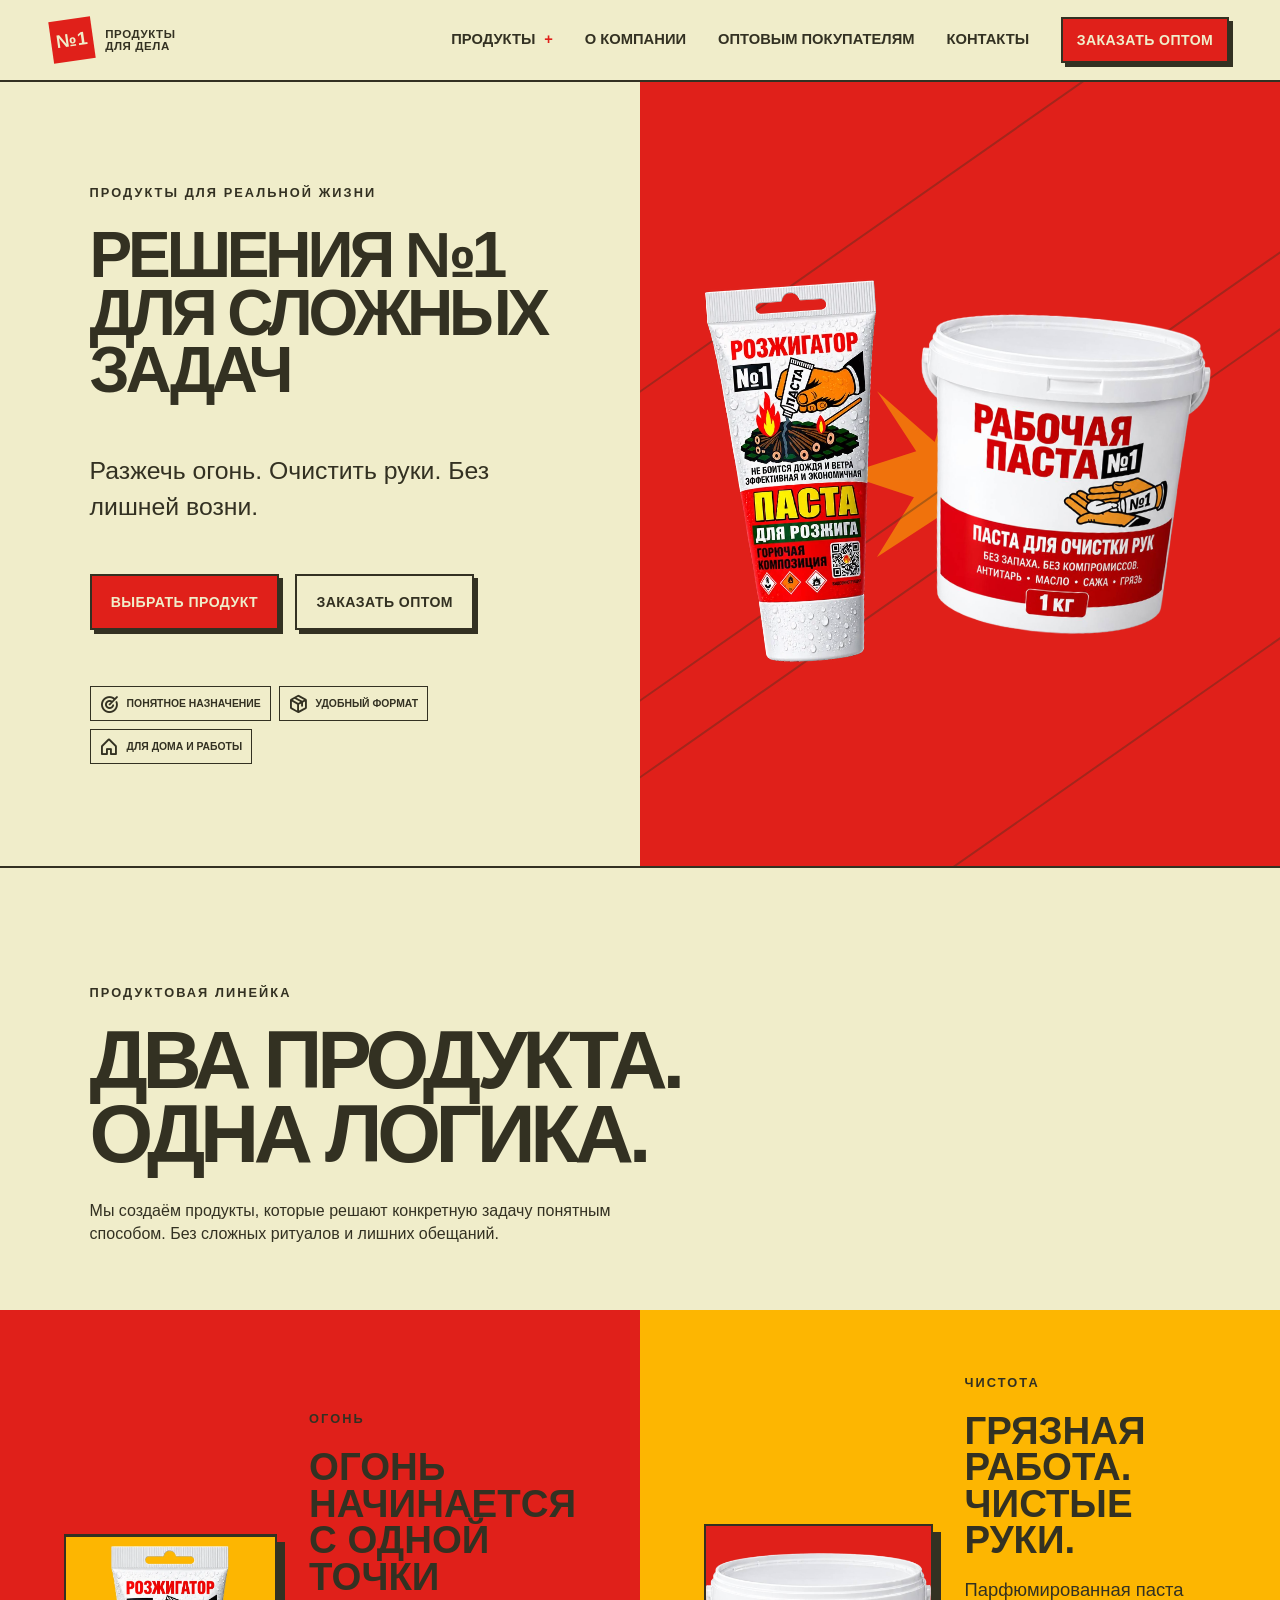
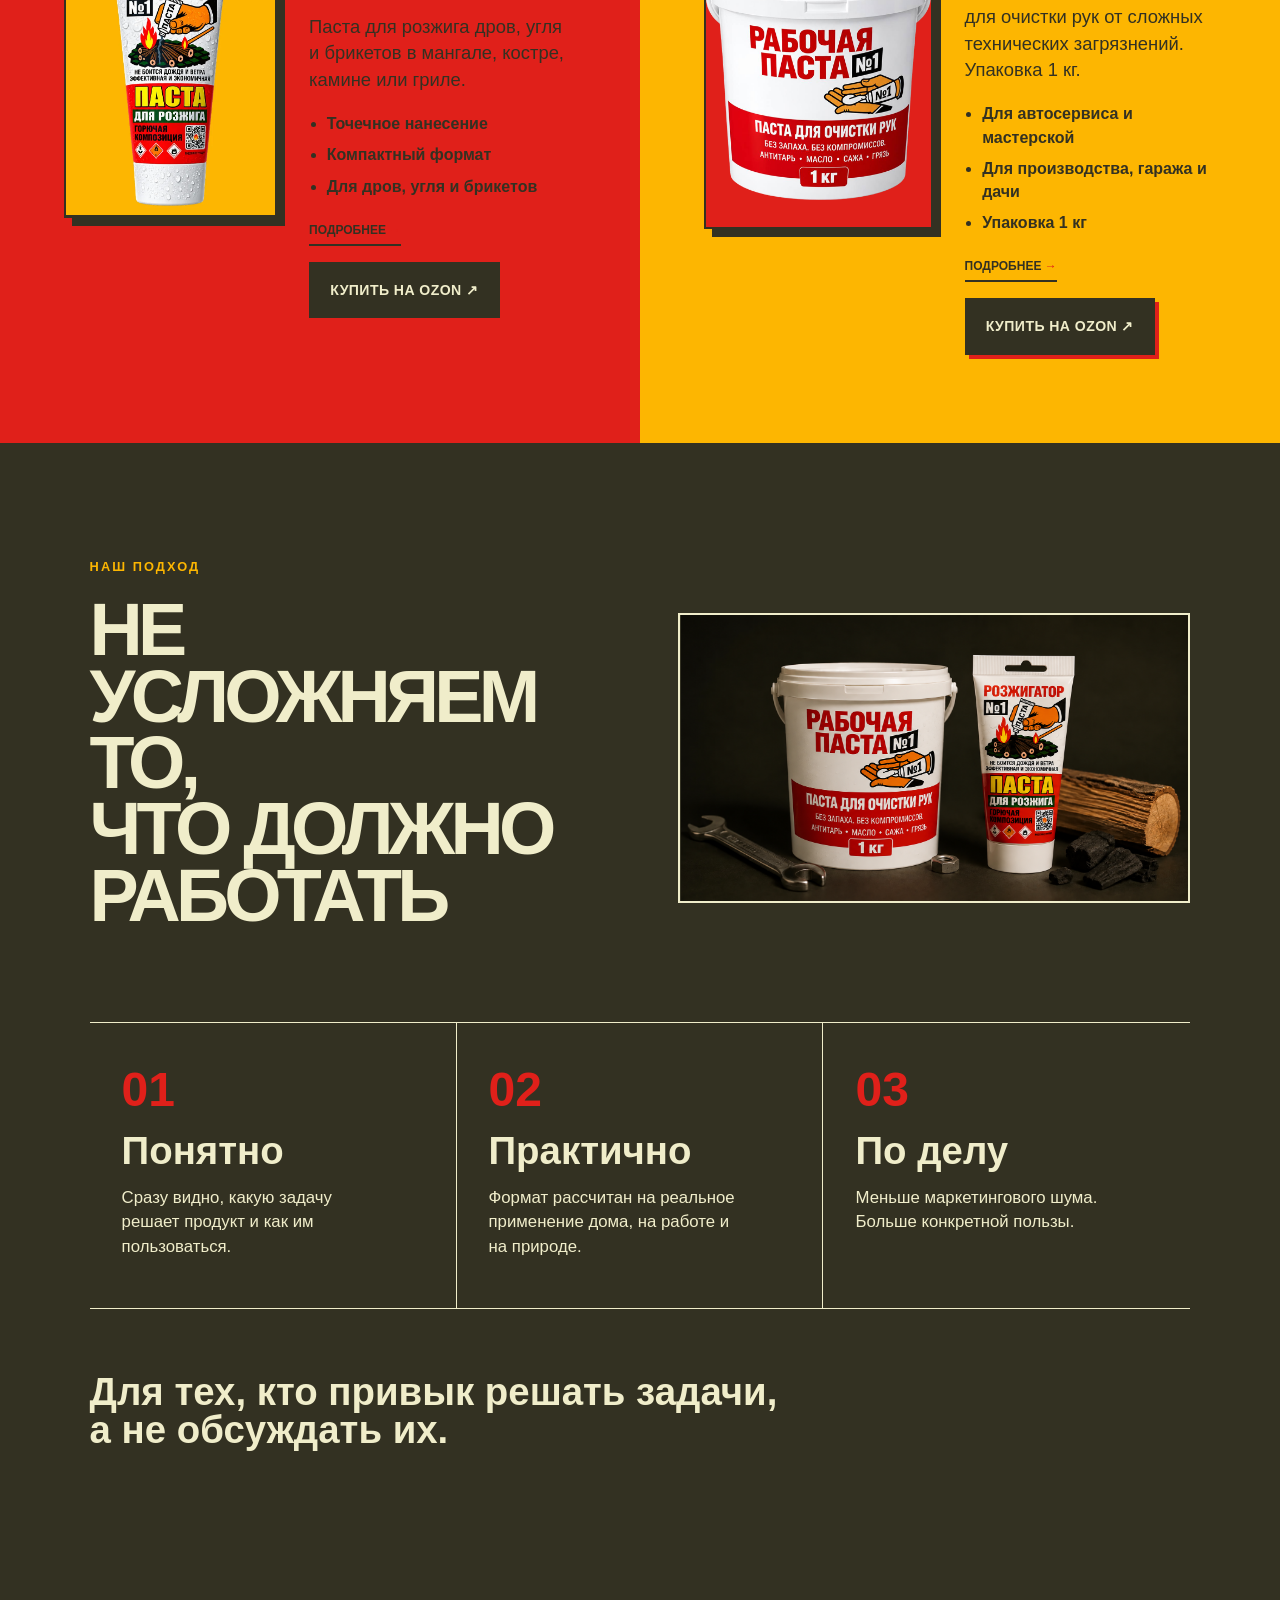
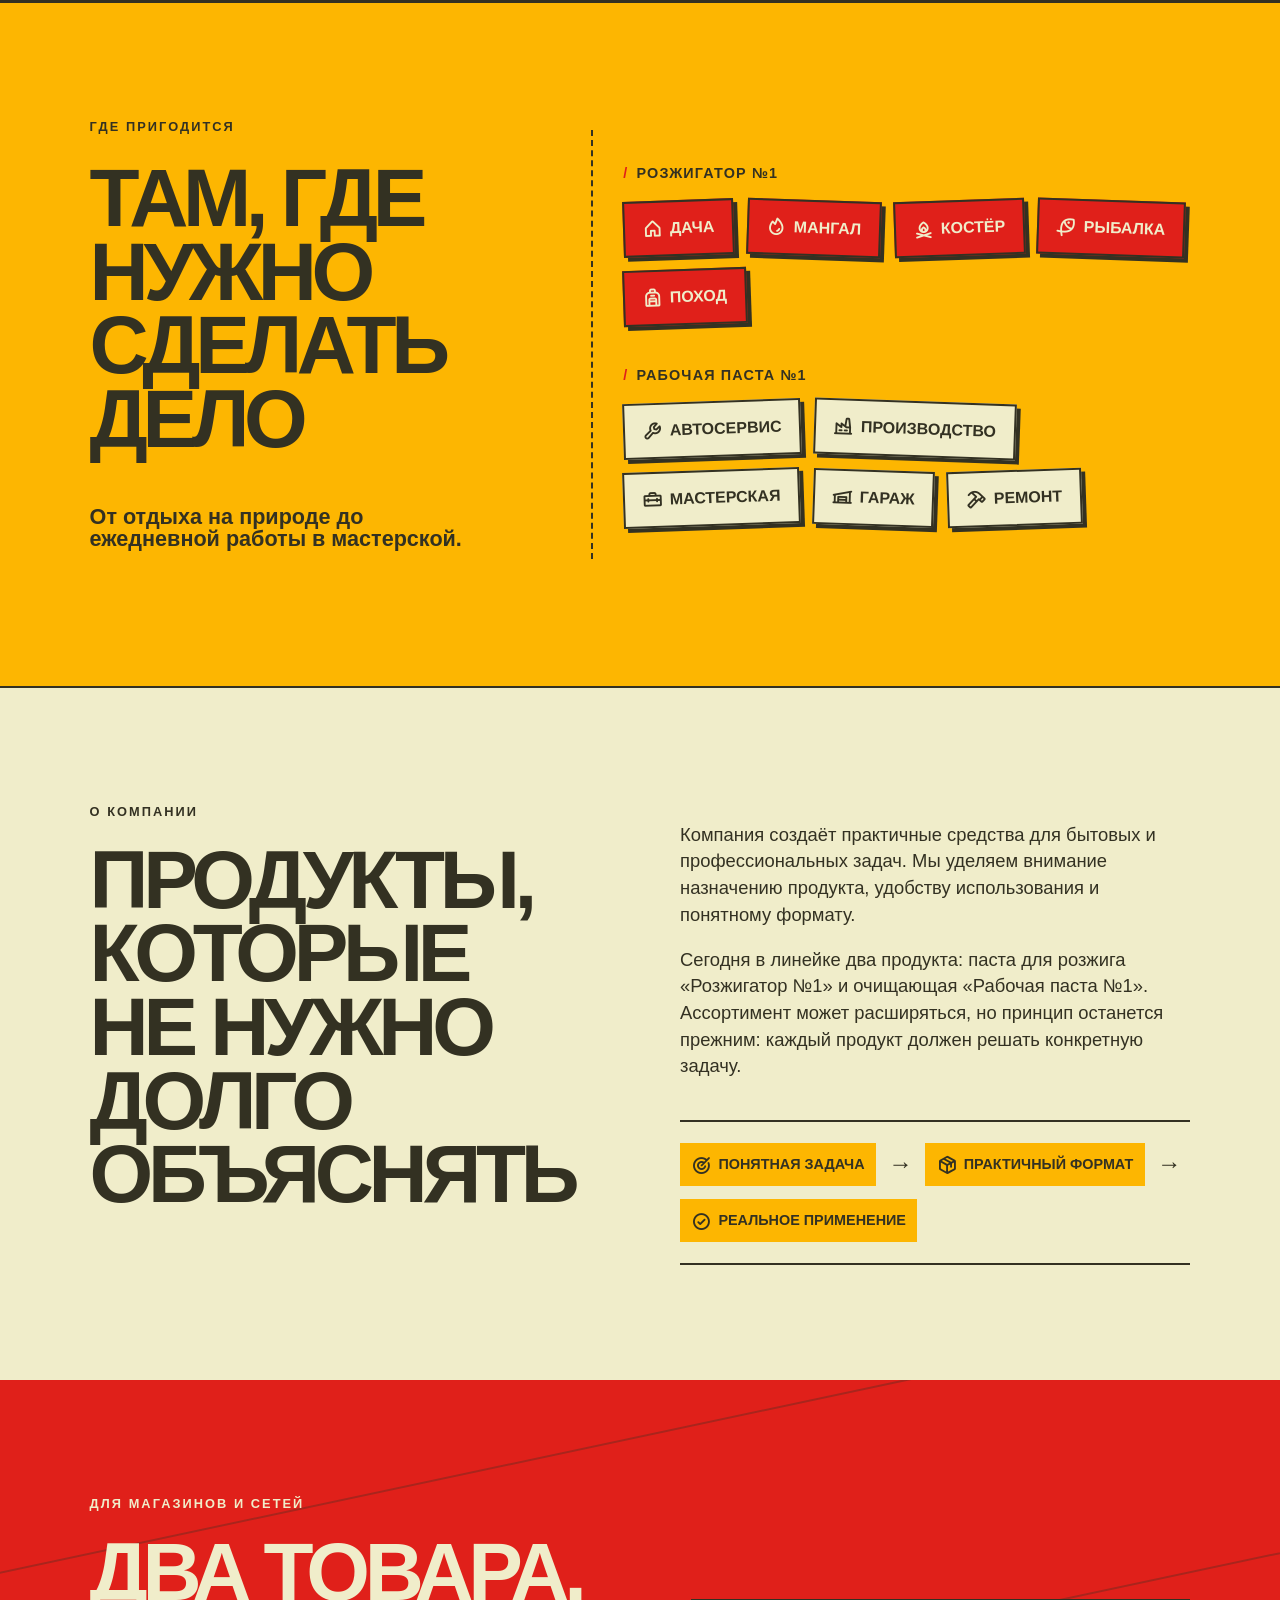
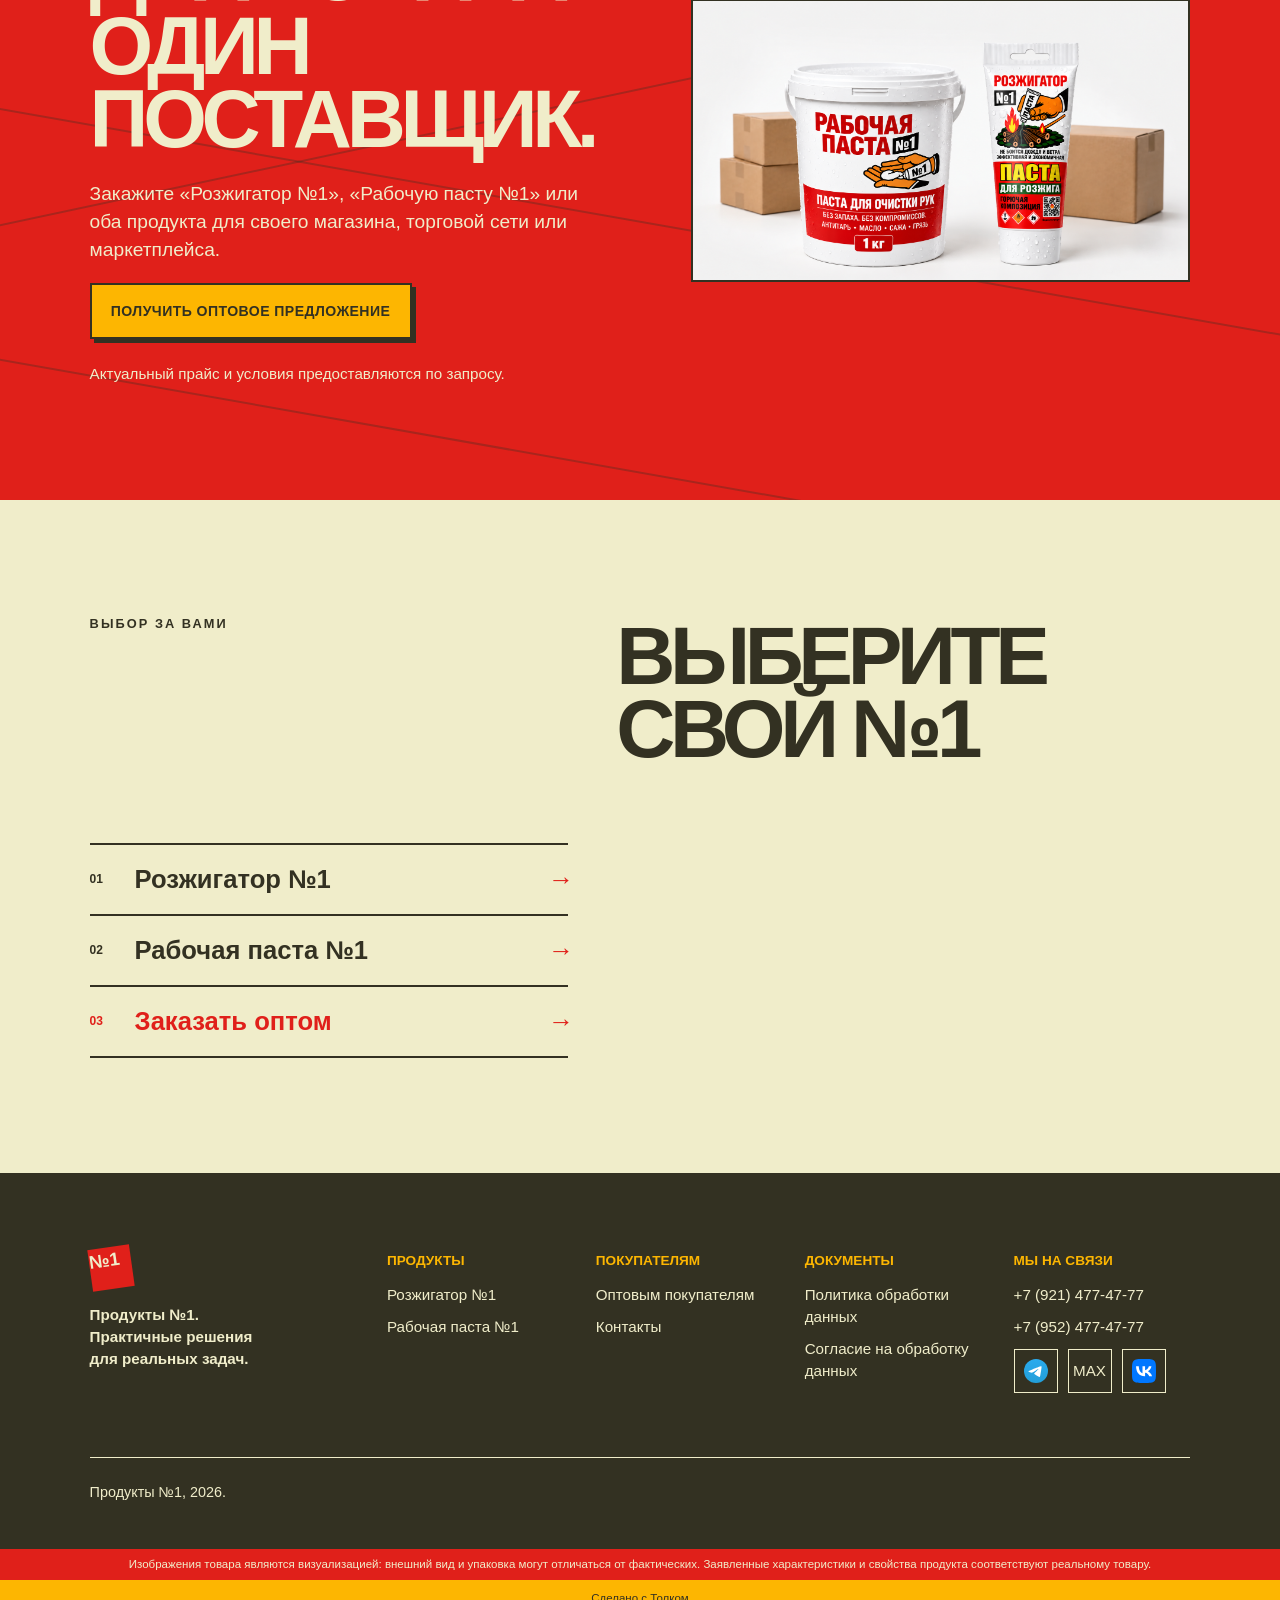
==== commit 95dab1de: "Обновить страницы продуктов и медиагалереи" ====
--- a/index.html
+++ b/index.html
@@ -26,5 +26,5 @@
 <section class="wholesale section-pad"><div class="wholesale-copy"><p class="eyebrow">ДЛЯ МАГАЗИНОВ И СЕТЕЙ</p><h2>ДВА ТОВАРА.<br>ОДИН ПОСТАВЩИК.</h2><p>Закажите «Розжигатор №1», «Рабочую пасту №1» или оба продукта для своего магазина, торговой сети или маркетплейса.</p><a class="button button-yellow" href="opt/#wholesale-form">Получить оптовое предложение</a><small>Актуальный прайс и условия предоставляются по запросу.</small></div><figure class="wholesale-media"><img loading="lazy" decoding="async" src="assets/images/products/wholesale-products-updated.webp" alt="Новые упаковки Розжигатора №1 и Рабочей пасты №1 для оптовой поставки" width="1680" height="945"></figure></section>
 <section class="final-cta section-pad"><p class="eyebrow">ВЫБОР ЗА ВАМИ</p><h2>ВЫБЕРИТЕ<br>СВОЙ №1</h2><div class="final-links"><a href="rozzhigator/"><span>01</span>Розжигатор №1 <b>→</b></a><a href="rabochaya-pasta/"><span>02</span>Рабочая паста №1 <b>→</b></a><a class="red-link" href="opt/#wholesale-form"><span>03</span>Заказать оптом <b>→</b></a></div></section>
 </main>
-<footer class="site-footer"><div class="footer-brand"><span class="brand-mark">№1</span><p>Продукты №1.<br>Практичные решения<br>для реальных задач.</p></div><div><h3>Продукты</h3><a href="rozzhigator/">Розжигатор №1</a><a href="rabochaya-pasta/">Рабочая паста №1</a></div><div><h3>Покупателям</h3><a href="opt/">Оптовым покупателям</a><a href="contacts/">Контакты</a></div><div><h3>Документы</h3><a href="privacy/">Политика обработки данных</a><a href="consent/">Согласие на обработку данных</a></div><div><h3>Мы на связи</h3><a class="footer-phone" href="tel:+79214774777">+7 (921) 477-47-77</a><div class="footer-socials"><!-- PLACEHOLDER: заменить на подтверждённые контактные данные --><a class="footer-social-link" href="https://t.me/Airapetian_Vadim" target="_blank" rel="noopener noreferrer" aria-label="Telegram @Airapetian_Vadim"><img src="assets/icons/brands/telegram.svg" alt="" width="24" height="24"></a><a class="footer-social-link" href="https://max.ru/join/h308RtB3o9O3E5S8RD9xw1-KrrHeEQucvA1G_etLBjs" target="_blank" rel="noopener noreferrer" aria-label="Открыть MAX">MAX</a><!-- PLACEHOLDER: заменить на подтверждённые контактные данные --><a class="footer-social-link" href="https://vk.ru/club238262945" target="_blank" rel="noopener noreferrer" aria-label="ВКонтакте — клуб 238262945"><img src="assets/icons/brands/vk.svg" alt="" width="24" height="24"></a></div></div><p class="copyright">Продукты №1, 2026.</p></footer><div class="footer-disclaimer" role="note">Изображения товара являются визуализацией: внешний вид и упаковка могут отличаться от фактических. Заявленные характеристики и свойства продукта соответствуют реальному товару.</div><div class="footer-credit"><a href="https://tolk-usite.com/" target="_blank" rel="noopener noreferrer">Сделано с Толком</a></div>
+<footer class="site-footer"><div class="footer-brand"><span class="brand-mark">№1</span><p>Продукты №1.<br>Практичные решения<br>для реальных задач.</p></div><div><h3>Продукты</h3><a href="rozzhigator/">Розжигатор №1</a><a href="rabochaya-pasta/">Рабочая паста №1</a></div><div><h3>Покупателям</h3><a href="opt/">Оптовым покупателям</a><a href="contacts/">Контакты</a></div><div><h3>Документы</h3><a href="privacy/">Политика обработки данных</a><a href="consent/">Согласие на обработку данных</a></div><div><h3>Мы на связи</h3><a class="footer-phone" href="tel:+79214774777">+7 (921) 477-47-77</a><a class="footer-phone" href="tel:+79524774777">+7 (952) 477-47-77</a><div class="footer-socials"><!-- PLACEHOLDER: заменить на подтверждённые контактные данные --><a class="footer-social-link" href="https://t.me/Rabochayapastadlyaruknomer1" target="_blank" rel="noopener noreferrer" aria-label="Telegram — канал Рабочая паста №1"><img src="assets/icons/brands/telegram.svg" alt="" width="24" height="24"></a><a class="footer-social-link" href="https://max.ru/join/h308RtB3o9O3E5S8RD9xw1-KrrHeEQucvA1G_etLBjs" target="_blank" rel="noopener noreferrer" aria-label="Открыть MAX">MAX</a><!-- PLACEHOLDER: заменить на подтверждённые контактные данные --><a class="footer-social-link" href="https://vk.ru/club241796060" target="_blank" rel="noopener noreferrer" aria-label="ВКонтакте — сообщество 241796060"><img src="assets/icons/brands/vk.svg" alt="" width="24" height="24"></a></div></div><p class="copyright">Продукты №1, 2026.</p></footer><div class="footer-disclaimer" role="note">Изображения товара являются визуализацией: внешний вид и упаковка могут отличаться от фактических. Заявленные характеристики и свойства продукта соответствуют реальному товару.</div><div class="footer-credit"><a href="https://tolk-usite.com/" target="_blank" rel="noopener noreferrer">Сделано с Толком</a></div>
 <script src="assets/js/main.js" defer></script></body></html>
